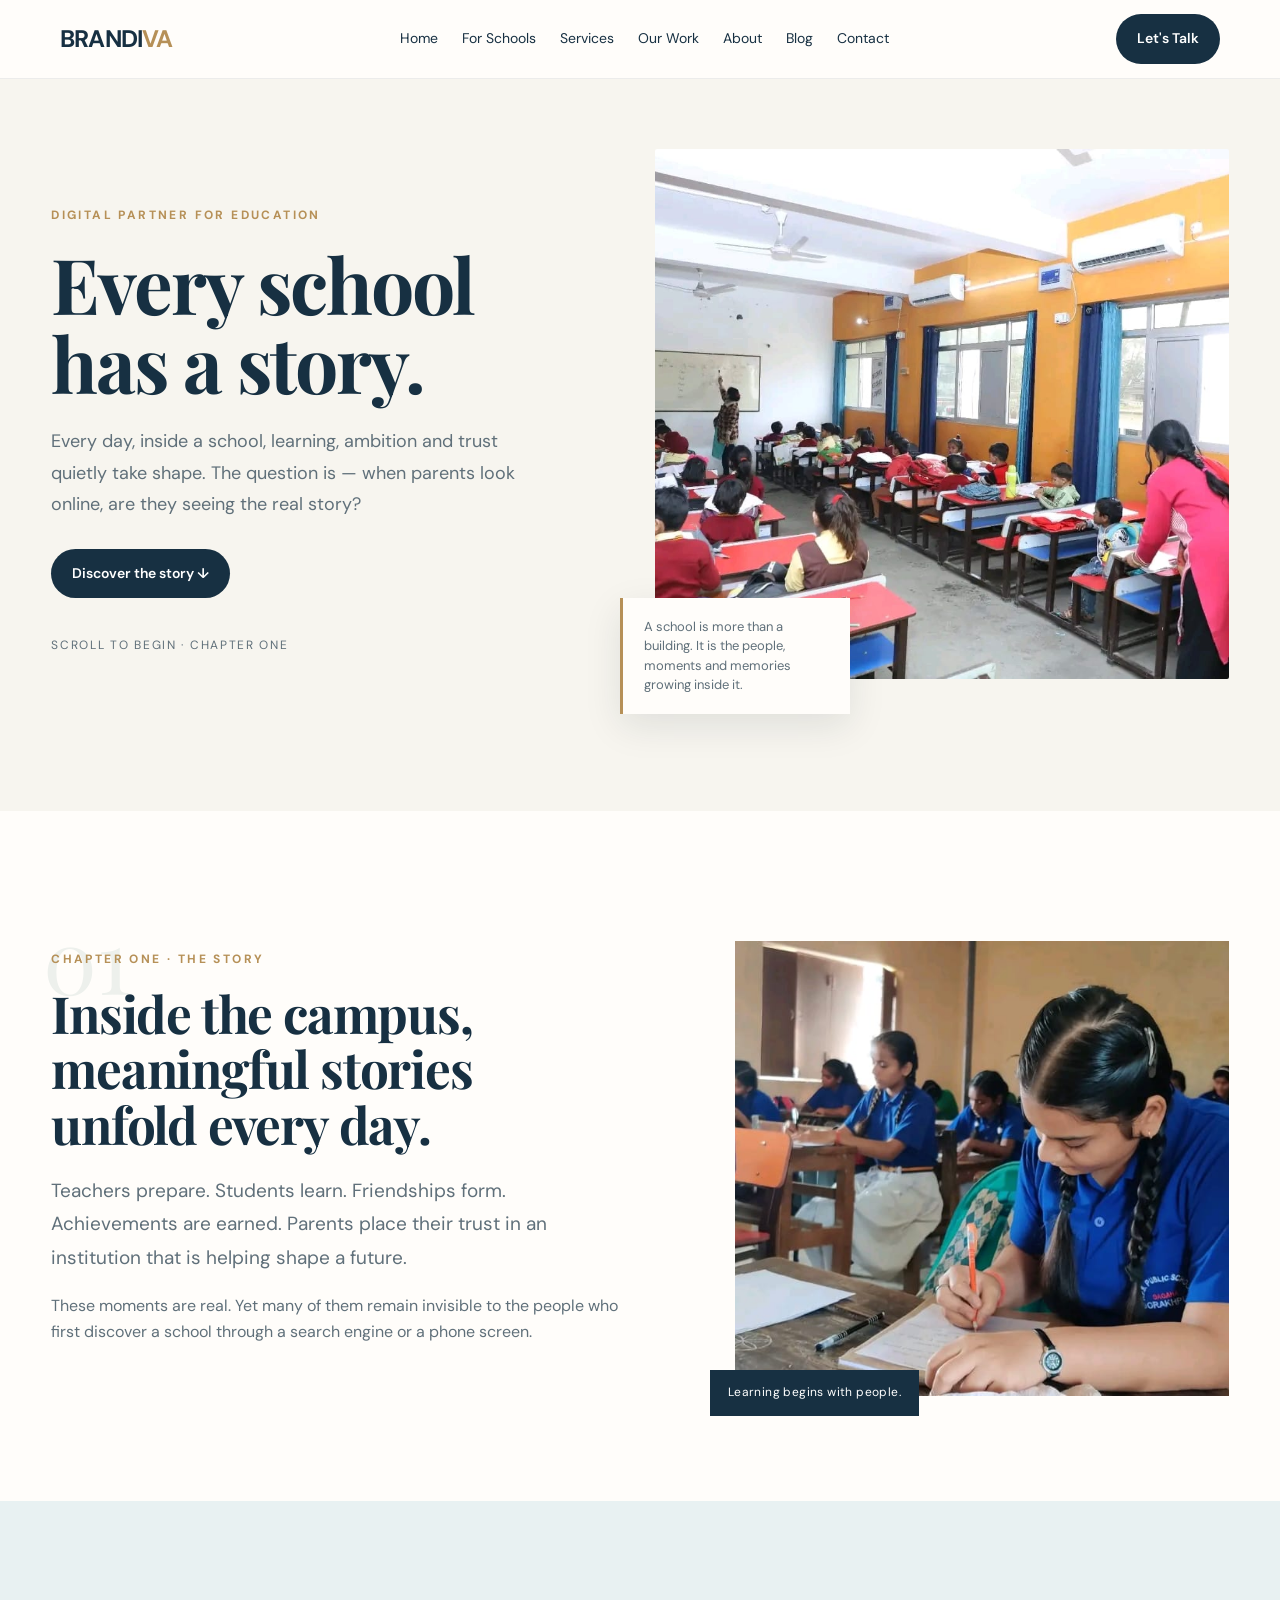
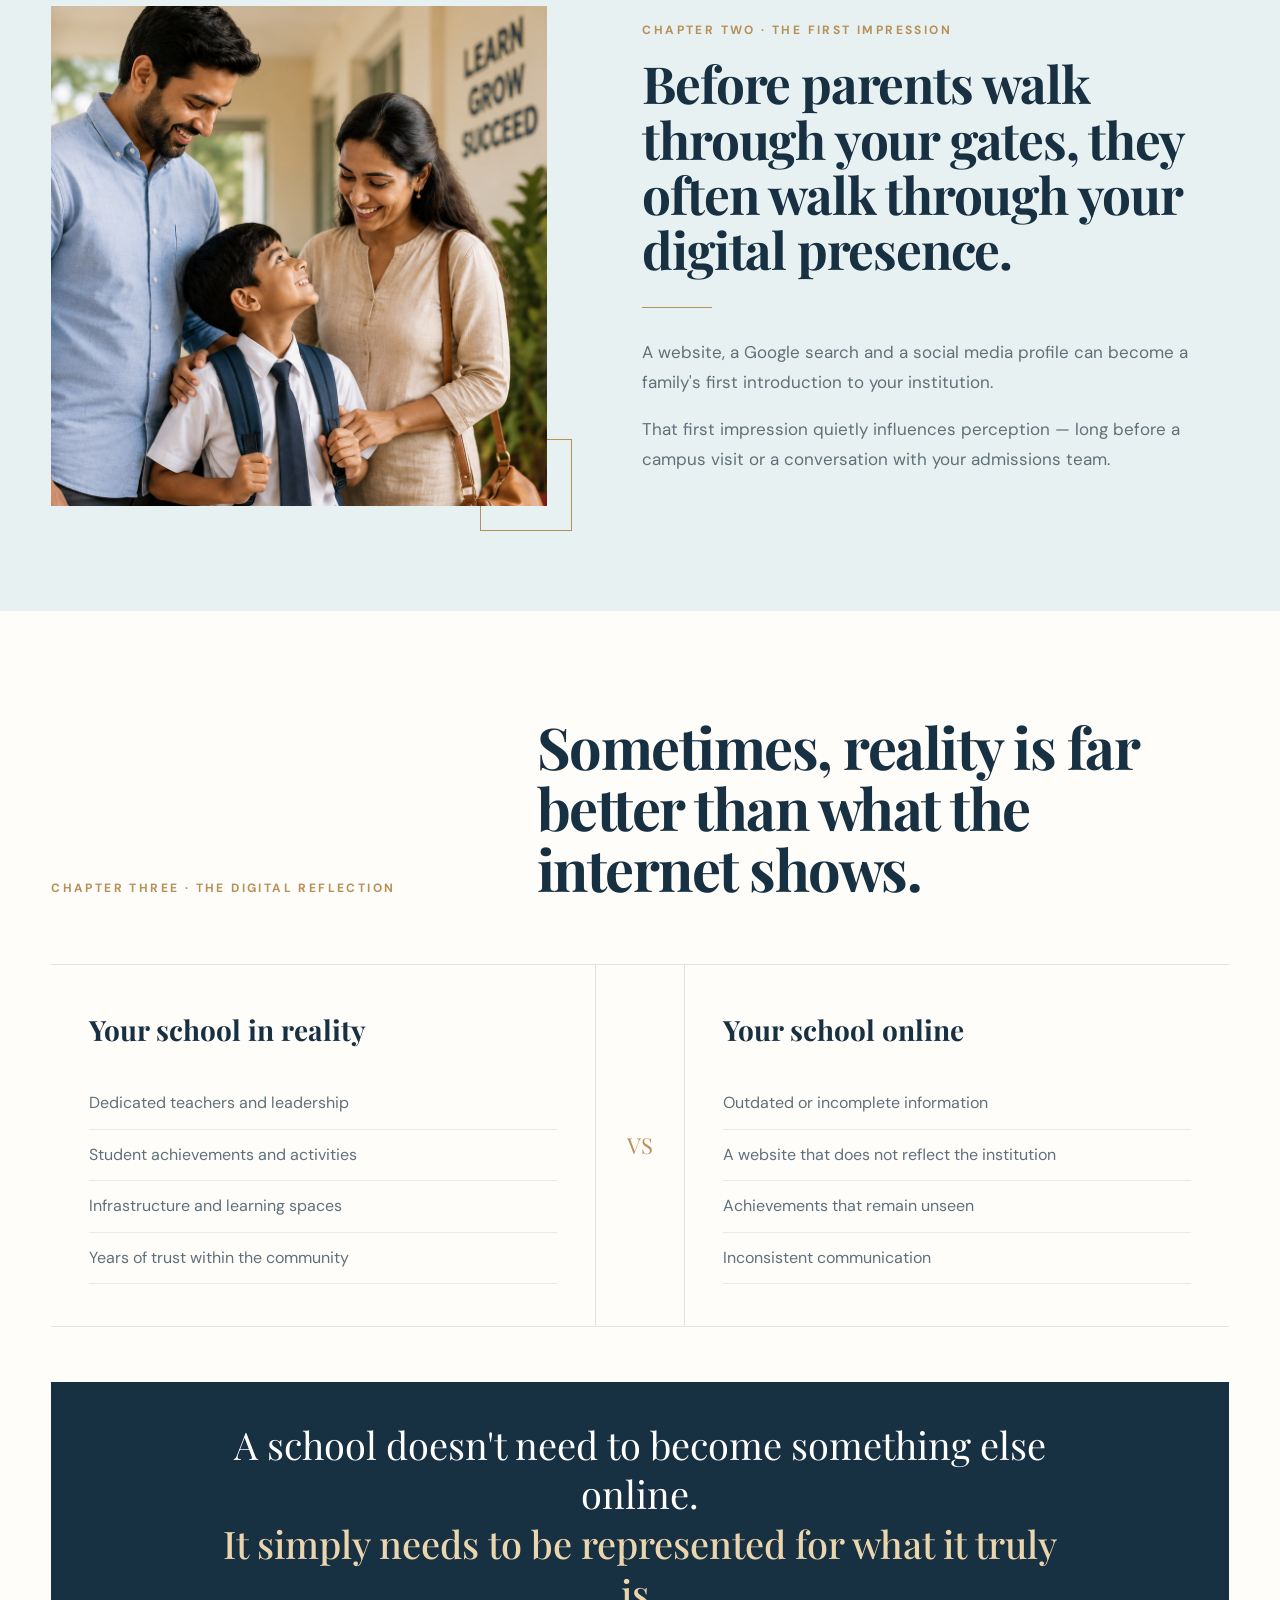
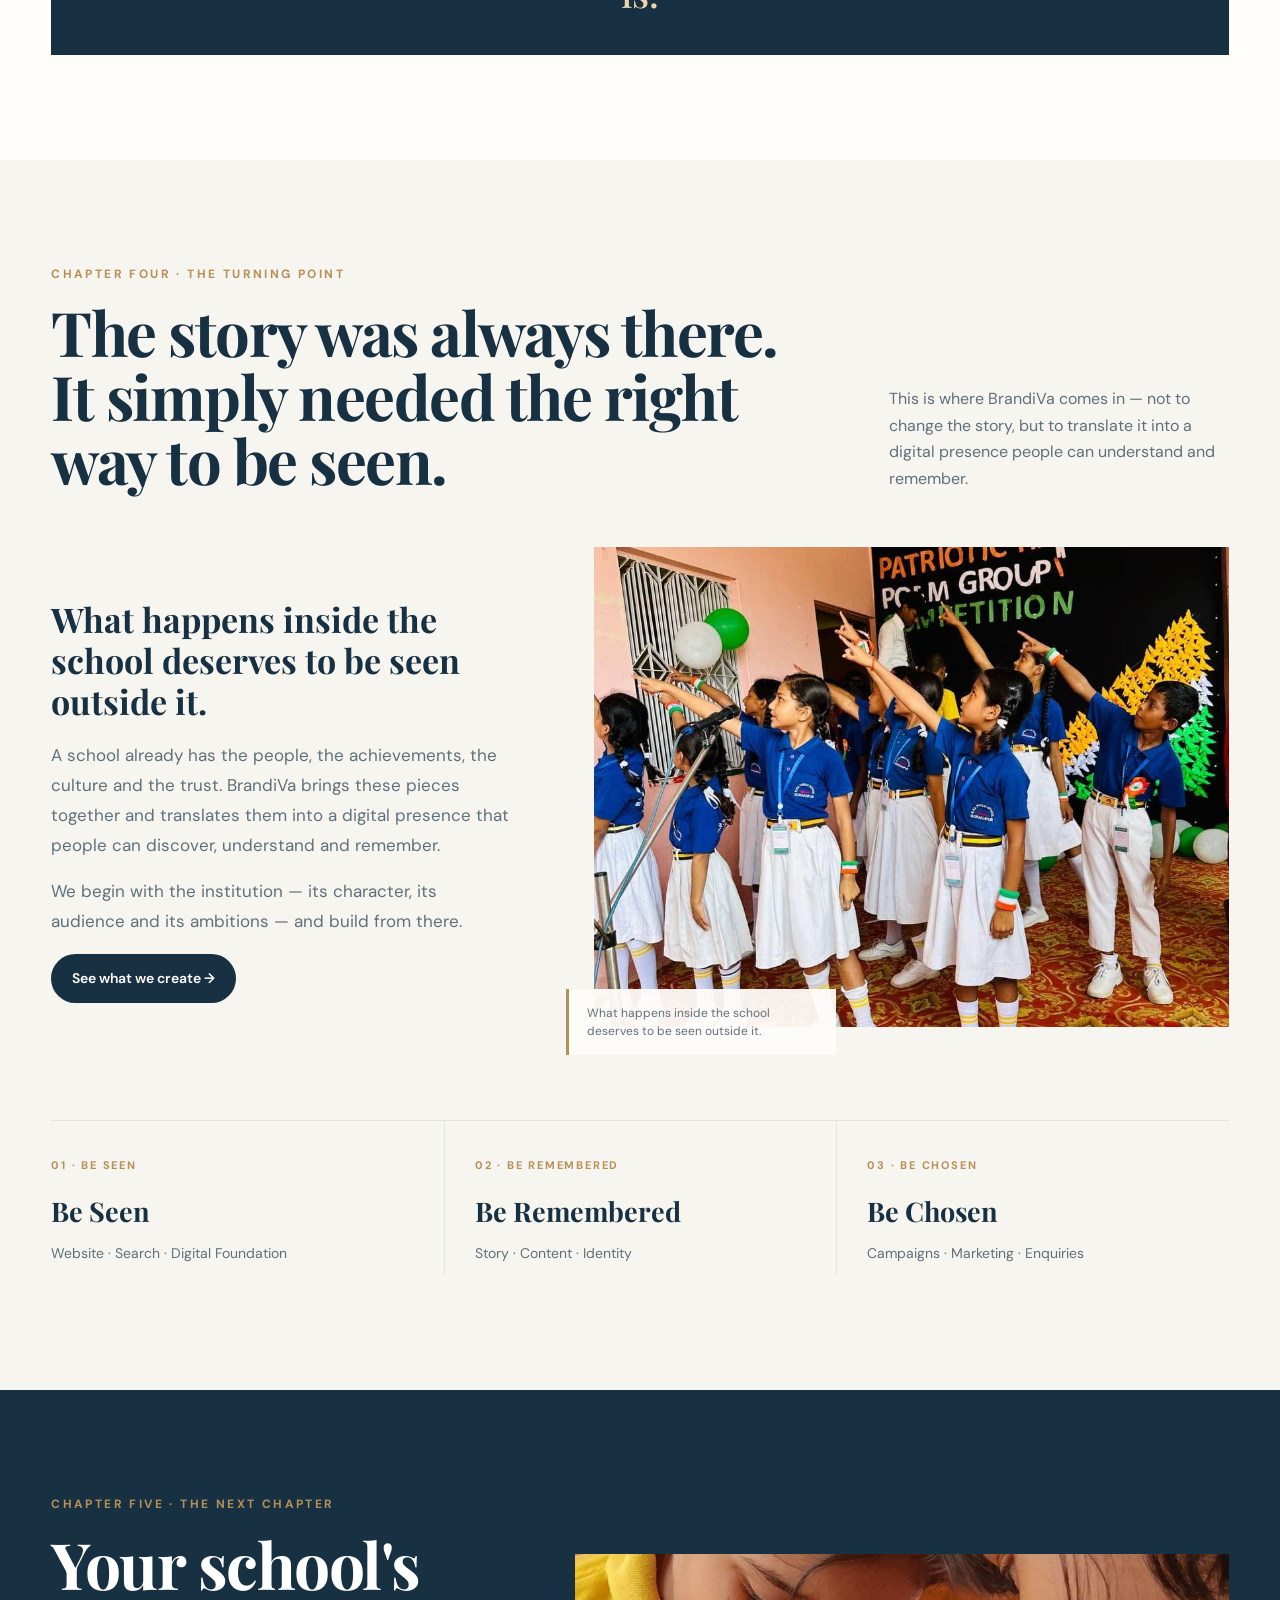
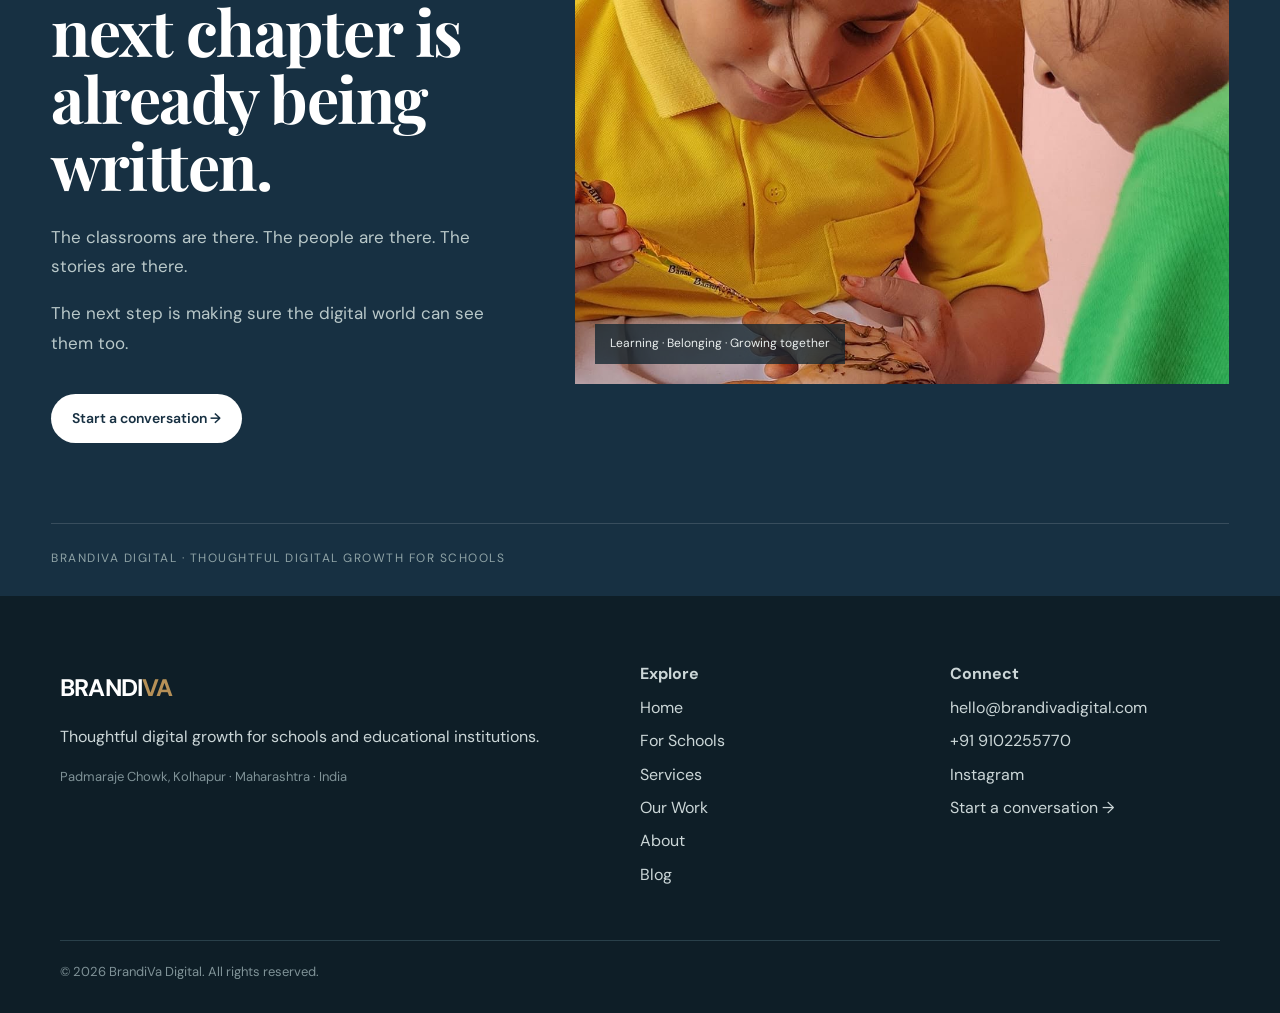
==== index.html @ baa32517 "Update index.html" ====
<!doctype html>
<html lang="en">
<head>
  <meta charset="utf-8">
  <meta name="viewport" content="width=device-width,initial-scale=1">

  <title>BrandiVa Digital | Digital Partner for Schools</title>

  <meta name="description" content="BrandiVa helps schools and educational institutions build thoughtful websites, stronger digital identities and meaningful online presence.">

  <link rel="canonical" href="https://brandivadigital.com/">

  <meta property="og:title" content="BrandiVa Digital | Digital Partner for Schools">
  <meta property="og:description" content="Every school has a story. BrandiVa helps schools bring that story to life digitally.">
  <meta property="og:url" content="https://brandivadigital.com/">
  <meta property="og:type" content="website">

  <link rel="stylesheet" href="style.css">

  <style>
    /* =========================
       BRANDIVA STORY HOMEPAGE
       ========================= */

    .story-home{
      overflow:hidden;
      background:#fffdfa;
    }

    .story-home .container{
      width:min(1200px,92%);
    }

    /* HERO */

    .story-hero{
      background:#f7f5ef;
      padding:42px 0 70px;
    }

    .story-hero-grid{
      display:grid;
      grid-template-columns:.9fr 1.1fr;
      align-items:center;
      gap:70px;
      min-height:620px;
    }

    .story-hero-copy{
      padding:20px 0;
    }

    .story-label,
    .story-kicker{
      font-size:12px;
      text-transform:uppercase;
      letter-spacing:2.4px;
      font-weight:700;
      color:#b69057;
    }

    .story-hero h1{
      font-family:'Playfair Display',serif;
      font-size:clamp(52px,6vw,82px);
      line-height:1.03;
      letter-spacing:-2px;
      margin:18px 0 24px;
      max-width:650px;
    }

    .story-hero-copy p{
      font-size:18px;
      line-height:1.75;
      color:#60707a;
      max-width:560px;
      margin:0;
    }

    .story-hero-visual{
      position:relative;
      padding:0 0 35px 35px;
    }

    .story-hero-image{
      width:100%;
      height:530px;
      object-fit:cover;
      display:block;
      border-radius:2px;
    }

    .story-hero-note{
      position:absolute;
      left:0;
      bottom:0;
      width:230px;
      padding:19px 21px;
      background:#fffdfa;
      border-left:3px solid #b69057;
      box-shadow:0 12px 35px rgba(17,36,47,.10);
      font-size:13px;
      line-height:1.5;
      color:#60707a;
    }

    .story-scroll{
      margin-top:38px;
      font-size:12px;
      text-transform:uppercase;
      letter-spacing:1.7px;
      color:#60707a;
    }

    /* CHAPTER ONE */

    .story-chapter{
      padding:105px 0;
      background:#fffdfa;
    }

    .chapter-one-grid{
      display:grid;
      grid-template-columns:1.05fr .95fr;
      gap:85px;
      align-items:center;
    }

    .chapter-copy{
      position:relative;
    }

    .chapter-number{
      font-family:'Playfair Display',serif;
      font-size:90px;
      line-height:.8;
      color:#edf0ec;
      position:absolute;
      left:-8px;
      top:-28px;
      z-index:0;
    }

    .chapter-copy-inner{
      position:relative;
      z-index:1;
    }

    .chapter-copy h2{
      font-family:'Playfair Display',serif;
      font-size:clamp(38px,4vw,58px);
      line-height:1.08;
      letter-spacing:-1.2px;
      margin:16px 0 22px;
      max-width:650px;
    }

    .chapter-copy .lead{
      font-size:19px;
      color:#60707a;
      max-width:610px;
      line-height:1.75;
    }

    .chapter-copy p:not(.lead){
      color:#60707a;
      max-width:570px;
    }

    .chapter-visual{
      position:relative;
      padding:25px 0 0 25px;
    }

    .chapter-visual img{
      width:100%;
      height:455px;
      object-fit:cover;
      display:block;
    }

    .image-caption{
      position:absolute;
      left:0;
      bottom:-20px;
      background:#173042;
      color:#fff;
      padding:13px 18px;
      font-size:12px;
      letter-spacing:.4px;
    }

    /* CHAPTER TWO */

    .chapter-two{
      background:#e8f1f2;
      padding:105px 0;
    }

    .chapter-two-grid{
      display:grid;
      grid-template-columns:.9fr 1.1fr;
      gap:75px;
      align-items:center;
    }

    .chapter-two-visual{
      position:relative;
    }

    .chapter-two-visual img{
      width:100%;
      height:500px;
      object-fit:cover;
      display:block;
    }

    .chapter-two-visual:after{
      content:"";
      position:absolute;
      width:90px;
      height:90px;
      border:1px solid #b69057;
      right:-25px;
      bottom:-25px;
      z-index:0;
    }

    .chapter-two-visual img{
      position:relative;
      z-index:1;
    }

    .chapter-two-copy{
      padding-left:20px;
    }

    .chapter-two-copy h2{
      font-family:'Playfair Display',serif;
      font-size:clamp(38px,4vw,58px);
      line-height:1.08;
      letter-spacing:-1.2px;
      margin:16px 0 24px;
    }

    .chapter-two-copy p{
      color:#60707a;
      font-size:17px;
      line-height:1.75;
      max-width:590px;
    }

    .quiet-line{
      width:70px;
      height:1px;
      background:#b69057;
      margin:30px 0;
    }

    /* CHAPTER THREE */

    .story-gap{
      padding:105px 0;
      background:#fffdfa;
    }

    .story-gap-head{
      display:grid;
      grid-template-columns:.75fr 1.25fr;
      gap:70px;
      align-items:end;
      margin-bottom:65px;
    }

    .story-gap-head h2{
      font-family:'Playfair Display',serif;
      font-size:clamp(40px,4.5vw,64px);
      line-height:1.06;
      letter-spacing:-1.5px;
      margin:0;
    }

    .story-gap-intro{
      color:#60707a;
      font-size:17px;
      max-width:530px;
      margin:0;
    }

    .gap-comparison{
      display:grid;
      grid-template-columns:1fr 90px 1fr;
      align-items:stretch;
      border-top:1px solid #dfe5e3;
      border-bottom:1px solid #dfe5e3;
    }

    .gap-side{
      padding:42px 38px;
    }

    .gap-side h3{
      font-family:'Playfair Display',serif;
      font-size:28px;
      margin:0 0 25px;
    }

    .gap-side ul{
      margin:0;
      padding:0;
      list-style:none;
    }

    .gap-side li{
      padding:12px 0;
      border-bottom:1px solid #e7ebe9;
      color:#60707a;
    }

    .gap-vs{
      display:flex;
      align-items:center;
      justify-content:center;
      border-left:1px solid #dfe5e3;
      border-right:1px solid #dfe5e3;
      font-family:'Playfair Display',serif;
      font-size:22px;
      color:#b69057;
    }

    .gap-statement{
      margin-top:55px;
      padding:38px 45px;
      background:#173042;
      color:#fff;
      text-align:center;
    }

    .gap-statement p{
      font-family:'Playfair Display',serif;
      font-size:clamp(24px,3vw,38px);
      line-height:1.3;
      max-width:850px;
      margin:0 auto;
    }

    .gap-statement strong{
      color:#ead5ad;
      font-weight:500;
    }

    /* CHAPTER FOUR */

    .story-turn{
      background:#f7f5ef;
      padding:105px 0 115px;
    }

    .turn-head{
      display:flex;
      justify-content:space-between;
      align-items:flex-end;
      gap:40px;
      margin-bottom:55px;
    }

    .turn-head h2{
      font-family:'Playfair Display',serif;
      font-size:clamp(42px,4.8vw,68px);
      line-height:1.04;
      letter-spacing:-1.5px;
      margin:15px 0 0;
      max-width:730px;
    }

    .turn-head p{
      max-width:340px;
      color:#60707a;
      margin:0;
    }

    .turn-feature{
      display:grid;
      grid-template-columns:.82fr 1.18fr;
      gap:55px;
      align-items:center;
    }

    .turn-copy h3{
      font-family:'Playfair Display',serif;
      font-size:34px;
      line-height:1.2;
      margin:0 0 20px;
    }

    .turn-copy > p{
      color:#60707a;
      font-size:17px;
      line-height:1.75;
      max-width:500px;
    }

    .turn-image-wrap{
      position:relative;
      padding:0 0 28px 28px;
    }

    .turn-image-wrap img{
      width:100%;
      height:480px;
      object-fit:cover;
      display:block;
    }

    .turn-caption{
      position:absolute;
      left:0;
      bottom:0;
      width:270px;
      background:rgba(255,253,250,.94);
      padding:15px 18px;
      font-size:12px;
      line-height:1.5;
      color:#60707a;
      border-left:3px solid #b69057;
    }

    .turn-pillars{
      margin-top:65px;
      display:grid;
      grid-template-columns:repeat(3,1fr);
      border-top:1px solid #dfe5e3;
    }

    .turn-pillar{
      padding:30px 30px 10px 0;
    }

    .turn-pillar + .turn-pillar{
      padding-left:30px;
      border-left:1px solid #dfe5e3;
    }

    .turn-pillar span{
      font-size:11px;
      text-transform:uppercase;
      letter-spacing:1.8px;
      color:#b69057;
      font-weight:700;
    }

    .turn-pillar h4{
      font-family:'Playfair Display',serif;
      font-size:27px;
      margin:12px 0 8px;
    }

    .turn-pillar p{
      color:#60707a;
      margin:0;
      font-size:14px;
    }

    /* CHAPTER FIVE */

    .story-next{
      background:#173042;
      color:#fff;
      padding:105px 0 0;
    }

    .next-grid{
      display:grid;
      grid-template-columns:.82fr 1.18fr;
      gap:70px;
      align-items:center;
      padding-bottom:80px;
    }

    .next-copy h2{
      font-family:'Playfair Display',serif;
      font-size:clamp(42px,5vw,70px);
      line-height:1.05;
      letter-spacing:-1.5px;
      margin:15px 0 24px;
    }

    .next-copy p{
      color:#b9c8c9;
      font-size:17px;
      line-height:1.75;
      max-width:520px;
    }

    .next-copy .btn{
      margin-top:18px;
    }

    .next-visual{
      position:relative;
    }

    .next-visual img{
      width:100%;
      height:430px;
      object-fit:cover;
      display:block;
    }

    .next-caption{
      position:absolute;
      left:20px;
      bottom:20px;
      padding:10px 15px;
      background:rgba(17,36,47,.76);
      color:#e9eeee;
      font-size:12px;
    }

    .next-footer-line{
      border-top:1px solid rgba(255,255,255,.14);
      padding:25px 0 28px;
      color:#8fa3a6;
      font-size:12px;
      text-transform:uppercase;
      letter-spacing:1.5px;
    }

    /* RESPONSIVE */

    @media(max-width:900px){

      .story-hero{
        padding:30px 0 55px;
      }

      .story-hero-grid,
      .chapter-one-grid,
      .chapter-two-grid,
      .turn-feature,
      .next-grid{
        grid-template-columns:1fr;
        gap:45px;
      }

      .story-hero-grid{
        min-height:auto;
      }

      .story-hero h1{
        font-size:clamp(48px,11vw,70px);
      }

      .story-hero-image{
        height:420px;
      }

      .chapter-visual img,
      .chapter-two-visual img{
        height:420px;
      }

      .story-gap-head{
        grid-template-columns:1fr;
        gap:25px;
      }

      .turn-head{
        display:block;
      }

      .turn-head p{
        margin-top:25px;
      }

      .next-visual img{
        height:390px;
      }
    }

    @media(max-width:650px){

      .story-home .container{
        width:90%;
      }

      .story-hero{
        padding-top:20px;
      }

      .story-hero-grid{
        gap:35px;
      }

      .story-hero h1{
        font-size:50px;
        letter-spacing:-1.5px;
      }

      .story-hero-copy p{
        font-size:16px;
      }

      .story-hero-visual{
        padding:0 0 30px 15px;
      }

      .story-hero-image{
        height:350px;
      }

      .story-hero-note{
        width:205px;
        font-size:11px;
        padding:14px 15px;
      }

      .story-chapter,
      .chapter-two,
      .story-gap,
      .story-turn{
        padding:75px 0;
      }

      .chapter-copy h2,
      .chapter-two-copy h2{
        font-size:39px;
      }

      .chapter-number{
        font-size:70px;
        top:-18px;
      }

      .chapter-visual{
        padding:15px 0 25px 12px;
      }

      .chapter-visual img,
      .chapter-two-visual img{
        height:350px;
      }

      .image-caption{
        bottom:0;
        font-size:11px;
      }

      .chapter-two-copy{
        padding-left:0;
      }

      .chapter-two-visual:after{
        width:65px;
        height:65px;
        right:-12px;
        bottom:-12px;
      }

      .gap-comparison{
        grid-template-columns:1fr;
      }

      .gap-vs{
        border-top:1px solid #dfe5e3;
        border-bottom:1px solid #dfe5e3;
        border-left:0;
        border-right:0;
        padding:14px;
      }

      .gap-side{
        padding:30px 20px;
      }

      .gap-statement{
        padding:30px 20px;
      }

      .turn-head h2{
        font-size:42px;
      }

      .turn-image-wrap{
        padding:0 0 25px 12px;
      }

      .turn-image-wrap img{
        height:350px;
      }

      .turn-caption{
        width:225px;
        font-size:11px;
      }

      .turn-pillars{
        grid-template-columns:1fr;
      }

      .turn-pillar,
      .turn-pillar + .turn-pillar{
        padding:25px 0;
        border-left:0;
        border-bottom:1px solid #dfe5e3;
      }

      .story-next{
        padding-top:75px;
      }

      .next-grid{
        padding-bottom:60px;
      }

      .next-copy h2{
        font-size:45px;
      }

      .next-visual img{
        height:330px;
      }

      .next-caption{
        left:10px;
        bottom:10px;
        font-size:11px;
      }
    }
  </style>
</head>

<body>

<script src="header.js"></script>

<main class="story-home">

  <!-- =========================
       HERO
       ========================= -->
  <section class="story-hero">

    <div class="container story-hero-grid">

      <div class="story-hero-copy">

        <div class="story-label">Digital Partner for Education</div>

        <h1>Every school has a story.</h1>

        <p>
          Every day, inside a school, learning, ambition and trust quietly
          take shape. The question is — when parents look online,
          are they seeing the real story?
        </p>

        <div style="margin-top:28px">
          <a class="btn" href="#story">Discover the story ↓</a>
        </div>

        <div class="story-scroll">
          Scroll to begin · Chapter One
        </div>

      </div>

      <div class="story-hero-visual">

        <img
          class="story-hero-image"
          src="hero section.jpg"
          alt="Students learning together in a school classroom">

        <div class="story-hero-note">
          A school is more than a building.
          It is the people, moments and memories
          growing inside it.
        </div>

      </div>

    </div>

  </section>


  <!-- =========================
       CHAPTER ONE
       ========================= -->
  <section id="story" class="story-chapter">

    <div class="container chapter-one-grid">

      <div class="chapter-copy">

        <div class="chapter-number">01</div>

        <div class="chapter-copy-inner">

          <div class="story-kicker">Chapter One · The Story</div>

          <h2>
            Inside the campus, meaningful stories unfold every day.
          </h2>

          <p class="lead">
            Teachers prepare. Students learn. Friendships form.
            Achievements are earned. Parents place their trust in an
            institution that is helping shape a future.
          </p>

          <p>
            These moments are real. Yet many of them remain invisible
            to the people who first discover a school through a search
            engine or a phone screen.
          </p>

        </div>

      </div>

      <div class="chapter-visual">

        <img
          src="chapter 1.jpg"
          alt="Two students working together at school">

        <div class="image-caption">
          Learning begins with people.
        </div>

      </div>

    </div>

  </section>


  <!-- =========================
       CHAPTER TWO
       ========================= -->
  <section class="chapter-two">

    <div class="container chapter-two-grid">

      <div class="chapter-two-visual">

        <img
          src="chapter2.png"
          alt="Parents and child exploring a school environment">

      </div>

      <div class="chapter-two-copy">

        <div class="story-kicker">Chapter Two · The First Impression</div>

        <h2>
          Before parents walk through your gates,
          they often walk through your digital presence.
        </h2>

        <div class="quiet-line"></div>

        <p>
          A website, a Google search and a social media profile can become
          a family's first introduction to your institution.
        </p>

        <p>
          That first impression quietly influences perception —
          long before a campus visit or a conversation with your
          admissions team.
        </p>

      </div>

    </div>

  </section>


  <!-- =========================
       CHAPTER THREE
       ========================= -->
  <section class="story-gap">

    <div class="container">

      <div class="story-gap-head">

        <div>
          <div class="story-kicker">Chapter Three · The Digital Reflection</div>
        </div>

        <div>
          <h2>
            Sometimes, reality is far better than what the internet shows.
          </h2>
        </div>

      </div>

      <div class="gap-comparison">

        <div class="gap-side">

          <h3>Your school in reality</h3>

          <ul>
            <li>Dedicated teachers and leadership</li>
            <li>Student achievements and activities</li>
            <li>Infrastructure and learning spaces</li>
            <li>Years of trust within the community</li>
          </ul>

        </div>

        <div class="gap-vs">VS</div>

        <div class="gap-side">

          <h3>Your school online</h3>

          <ul>
            <li>Outdated or incomplete information</li>
            <li>A website that does not reflect the institution</li>
            <li>Achievements that remain unseen</li>
            <li>Inconsistent communication</li>
          </ul>

        </div>

      </div>

      <div class="gap-statement">

        <p>
          A school doesn't need to become something else online.
          <br>
          <strong>It simply needs to be represented for what it truly is.</strong>
        </p>

      </div>

    </div>

  </section>


  <!-- =========================
       CHAPTER FOUR
       ========================= -->
  <section class="story-turn">

    <div class="container">

      <div class="turn-head">

        <div>
          <div class="story-kicker">Chapter Four · The Turning Point</div>

          <h2>
            The story was always there.
            It simply needed the right way to be seen.
          </h2>
        </div>

        <p>
          This is where BrandiVa comes in —
          not to change the story, but to translate it
          into a digital presence people can understand
          and remember.
        </p>

      </div>


      <div class="turn-feature">

        <div class="turn-copy">

          <h3>
            What happens inside the school deserves
            to be seen outside it.
          </h3>

          <p>
            A school already has the people, the achievements,
            the culture and the trust. BrandiVa brings these pieces
            together and translates them into a digital presence
            that people can discover, understand and remember.
          </p>

          <p>
            We begin with the institution — its character,
            its audience and its ambitions — and build from there.
          </p>

          <a class="btn" href="services.html">
            See what we create →
          </a>

        </div>


        <div class="turn-image-wrap">

          <img
            src="learning section.jpg"
            alt="Students learning together in a school classroom">

          <div class="turn-caption">
            What happens inside the school deserves
            to be seen outside it.
          </div>

        </div>

      </div>


      <div class="turn-pillars">

        <div class="turn-pillar">

          <span>01 · Be Seen</span>

          <h4>Be Seen</h4>

          <p>
            Website · Search · Digital Foundation
          </p>

        </div>

        <div class="turn-pillar">

          <span>02 · Be Remembered</span>

          <h4>Be Remembered</h4>

          <p>
            Story · Content · Identity
          </p>

        </div>

        <div class="turn-pillar">

          <span>03 · Be Chosen</span>

          <h4>Be Chosen</h4>

          <p>
            Campaigns · Marketing · Enquiries
          </p>

        </div>

      </div>

    </div>

  </section>


  <!-- =========================
       CHAPTER FIVE
       ========================= -->
  <section class="story-next">

    <div class="container">

      <div class="next-grid">

        <div class="next-copy">

          <div class="story-kicker">Chapter Five · The Next Chapter</div>

          <h2>
            Your school's next chapter is already being written.
          </h2>

          <p>
            The classrooms are there.
            The people are there.
            The stories are there.
          </p>

          <p>
            The next step is making sure the digital world
            can see them too.
          </p>

          <a class="btn light" href="https://wa.me/919102255770" target="_blank" rel="noopener">
            Start a conversation →
          </a>

        </div>


        <div class="next-visual">

          <img
            src="belonging grid 2.jpg"
            alt="Students participating together in a school activity">

          <div class="next-caption">
            Learning · Belonging · Growing together
          </div>

        </div>

      </div>


      <div class="next-footer-line">
        BrandiVa Digital · Thoughtful digital growth for schools
      </div>

    </div>

  </section>

</main>

<script src="footer.js"></script>

</body>
</html>
---- style.css ----
@import url('https://fonts.googleapis.com/css2?family=DM+Sans:wght@400;500;600;700&family=Playfair+Display:wght@500;600;700&display=swap');
:root{--ink:#173042;--muted:#60707a;--cream:#f7f5ef;--paper:#fffdfa;--sky:#e8f1f2;--accent:#b69057;--line:#dfe5e3;--dark:#11242f}*{box-sizing:border-box}html{scroll-behavior:smooth}body{margin:0;font-family:'DM Sans',sans-serif;background:var(--paper);color:var(--ink);line-height:1.65}a{text-decoration:none;color:inherit}.container{width:min(1160px,92%);margin:auto}.nav{position:sticky;top:0;z-index:20;background:rgba(255,253,250,.92);backdrop-filter:blur(14px);border-bottom:1px solid rgba(23,48,66,.08)}.navin{height:78px;display:flex;align-items:center;justify-content:space-between;gap:20px}.logo{font-weight:700;letter-spacing:-.8px;font-size:24px}.logo span{color:var(--accent)}.links{display:flex;gap:24px;font-size:14px}.links a:hover{color:var(--accent)}.menu{display:none;background:none;border:0;font-size:24px}.btn{display:inline-block;background:var(--ink);color:#fff;padding:13px 21px;border-radius:999px;font-size:14px;font-weight:600}.btn.light{background:#fff;color:var(--ink)}.btn.gold{background:var(--accent)}.hero{min-height:calc(100vh - 78px);display:grid;grid-template-columns:1.05fr .95fr;background:var(--cream)}.hero-copy{padding:clamp(70px,10vw,150px) max(4vw,40px);display:flex;justify-content:center;flex-direction:column}.eyebrow{font-size:11px;letter-spacing:2px;font-weight:700;color:var(--accent);text-transform:uppercase}.hero h1,.display{font-family:'Playfair Display',serif;line-height:1.04;font-size:clamp(52px,7vw,96px);letter-spacing:-2px;margin:18px 0 22px}.hero p{max-width:600px;color:var(--muted);font-size:18px}.hero-img{min-height:580px;background:linear-gradient(180deg,rgba(17,36,47,.08),rgba(17,36,47,.35)),url('https://images.unsplash.com/photo-1509062522246-3755977927d7?auto=format&fit=crop&w=1500&q=85') center/cover}.section{padding:110px 0}.section.alt{background:var(--sky)}.section.dark{background:var(--dark);color:#edf3f1}.kicker{color:var(--accent);font-size:12px;letter-spacing:2px;text-transform:uppercase;font-weight:700}.section h2{font-family:'Playfair Display',serif;font-size:clamp(38px,5vw,66px);line-height:1.12;letter-spacing:-1px;margin:10px 0 20px;max-width:850px}.lead{font-size:18px;color:var(--muted);max-width:720px}.story{display:grid;grid-template-columns:1fr 1fr;gap:70px;align-items:center}.story-img{height:620px;background:center/cover;border-radius:3px}.quote{font-family:'Playfair Display',serif;font-size:clamp(36px,5vw,70px);line-height:1.15;max-width:950px}.center{text-align:center}.phone{background:#fff;border:10px solid #152c38;border-radius:32px;width:270px;height:500px;margin:auto;padding:16px;box-shadow:0 25px 70px rgba(17,36,47,.2)}.phone-screen{height:100%;border-radius:18px;background:linear-gradient(180deg,#eef4f2,#fff);padding:20px}.gap{display:grid;grid-template-columns:1fr 90px 1fr;align-items:stretch;margin-top:50px}.gap>div{padding:38px;border:1px solid var(--line)}.gap h3{font-size:14px;letter-spacing:1.5px;text-transform:uppercase}.gap ul{padding-left:18px;color:var(--muted)}.vs{display:grid;place-items:center;background:var(--ink);color:#fff;font-family:'Playfair Display',serif;font-size:25px}.reveal{text-align:center;padding:140px 0}.reveal p{font-family:'Playfair Display',serif;font-size:clamp(36px,5vw,70px);line-height:1.2;margin:0 auto;max-width:980px}.services{border-top:1px solid var(--line);margin-top:50px}.service{display:grid;grid-template-columns:90px 1fr 1.2fr;gap:25px;padding:32px 0;border-bottom:1px solid var(--line);align-items:start}.num{color:var(--accent);font-weight:700}.service h3{margin:0;font-size:24px}.service p{margin:0;color:var(--muted)}.grid{display:grid;grid-template-columns:repeat(3,1fr);gap:20px}.card{background:#fff;padding:32px;border:1px solid var(--line)}.card h3{margin-top:0}.work{display:grid;grid-template-columns:1.1fr .9fr;gap:24px;margin-top:40px}.workshot{min-height:430px;background:center/cover}.cta{padding:120px 0;background:linear-gradient(rgba(17,36,47,.55),rgba(17,36,47,.7)),url('https://images.unsplash.com/photo-1503676260728-1c00da094a0b?auto=format&fit=crop&w=1800&q=85') center/cover;color:white}.cta h2{color:#fff}.footer{background:#0e1e27;color:#cbd6d7;padding:65px 0 30px}.footgrid{display:grid;grid-template-columns:2fr 1fr 1fr;gap:40px}.footer a{display:block;margin:7px 0}.small{font-size:13px;color:#7f9297}.pagehero{padding:120px 0 85px;background:var(--cream)}.pagehero h1{font-family:'Playfair Display',serif;font-size:clamp(48px,7vw,88px);line-height:1.05;max-width:900px;margin:15px 0}.seo p{color:var(--muted)}.faq{border-top:1px solid var(--line)}.faq details{padding:20px 0;border-bottom:1px solid var(--line)}.faq summary{cursor:pointer;font-weight:700}.contactbox{display:grid;grid-template-columns:1fr 1fr;gap:30px;background:var(--sky);padding:45px}.form input,.form textarea,.form select{width:100%;padding:14px;margin:7px 0 14px;border:1px solid #ccd7d7;background:#fff;font:inherit}.badge{display:inline-block;padding:7px 11px;border:1px solid var(--line);font-size:12px;border-radius:99px;margin:5px}.note{padding:16px 18px;background:#fff6df;border-left:3px solid var(--accent);font-size:14px}
@media(max-width:800px){.links{display:none}.menu{display:block}.hero,.story,.work,.contactbox{grid-template-columns:1fr}.hero-copy{padding:80px 7%}.hero-img{min-height:460px}.section{padding:75px 0}.story-img{height:420px}.gap{grid-template-columns:1fr}.vs{min-height:60px}.grid{grid-template-columns:1fr}.service{grid-template-columns:45px 1fr}.service p{grid-column:2}.footgrid{grid-template-columns:1fr}.navin{height:68px}.pagehero{padding:85px 0 65px}}

/* Visual storytelling upgrade */
.pagehero.visual{position:relative;min-height:560px;display:flex;align-items:flex-end;overflow:hidden;color:#fff;background:#173042 center/cover no-repeat}
.pagehero.visual:before{content:"";position:absolute;inset:0;background:linear-gradient(90deg,rgba(10,25,34,.88),rgba(10,25,34,.42),rgba(10,25,34,.18))}
.pagehero.visual .container{position:relative;z-index:1;padding-bottom:75px}.pagehero.visual .lead{color:#e4eceb}.pagehero.visual .eyebrow{color:#ead5ad}
.school-hero{background-image:url('https://images.unsplash.com/photo-1509062522246-3755977927d7?auto=format&fit=crop&w=1800&q=90')}
.services-hero{background-image:url('https://images.unsplash.com/photo-1523240795612-9a054b0db644?auto=format&fit=crop&w=1800&q=90')}
.work-hero{background-image:url('https://images.unsplash.com/photo-1516321318423-f06f85e504b3?auto=format&fit=crop&w=1800&q=90')}
.about-hero{background-image:url('https://images.unsplash.com/photo-1529156069898-49953e39b3ac?auto=format&fit=crop&w=1800&q=90')}
.contact-hero{background-image:url('https://images.unsplash.com/photo-1523050854058-8df90110c9f1?auto=format&fit=crop&w=1800&q=90')}
.photo-band{padding:0;background:var(--paper)}.photo-grid{display:grid;grid-template-columns:1.2fr .8fr .8fr;gap:14px;min-height:520px}.photo-grid .photo{min-height:260px;background:center/cover;position:relative}.photo-grid .photo:first-child{grid-row:span 2}.photo-grid .photo:after{content:"";position:absolute;inset:0;background:linear-gradient(180deg,transparent 55%,rgba(10,25,34,.35))}
.photo-caption{position:absolute;z-index:1;left:24px;bottom:20px;color:#fff;font-family:'Playfair Display',serif;font-size:22px;line-height:1.15;max-width:250px}
.visual-split{display:grid;grid-template-columns:.9fr 1.1fr;min-height:680px}.visual-split .visual-image{background:center/cover}.visual-split .visual-copy{padding:clamp(55px,8vw,120px);display:flex;flex-direction:column;justify-content:center;background:#edf4f3}
.device-visual{margin-top:55px;min-height:420px;background:linear-gradient(120deg,rgba(17,36,47,.18),rgba(17,36,47,.05)),url('https://images.unsplash.com/photo-1516321318423-f06f85e504b3?auto=format&fit=crop&w=1800&q=90') center/cover;border-radius:3px;position:relative}.device-visual:after{content:'A digital presence should feel as real as the institution behind it.';position:absolute;left:28px;bottom:28px;max-width:430px;color:#fff;font-family:'Playfair Display',serif;font-size:clamp(28px,4vw,48px);line-height:1.08}
.image-card{min-height:360px;background:center/cover;margin-top:30px}
@media(max-width:800px){.pagehero.visual{min-height:500px}.photo-grid{grid-template-columns:1fr;min-height:auto}.photo-grid .photo:first-child{grid-row:auto;min-height:420px}.photo-grid .photo{min-height:280px}.visual-split{grid-template-columns:1fr}.visual-split .visual-image{min-height:430px}.pagehero.visual .container{padding-bottom:55px}}
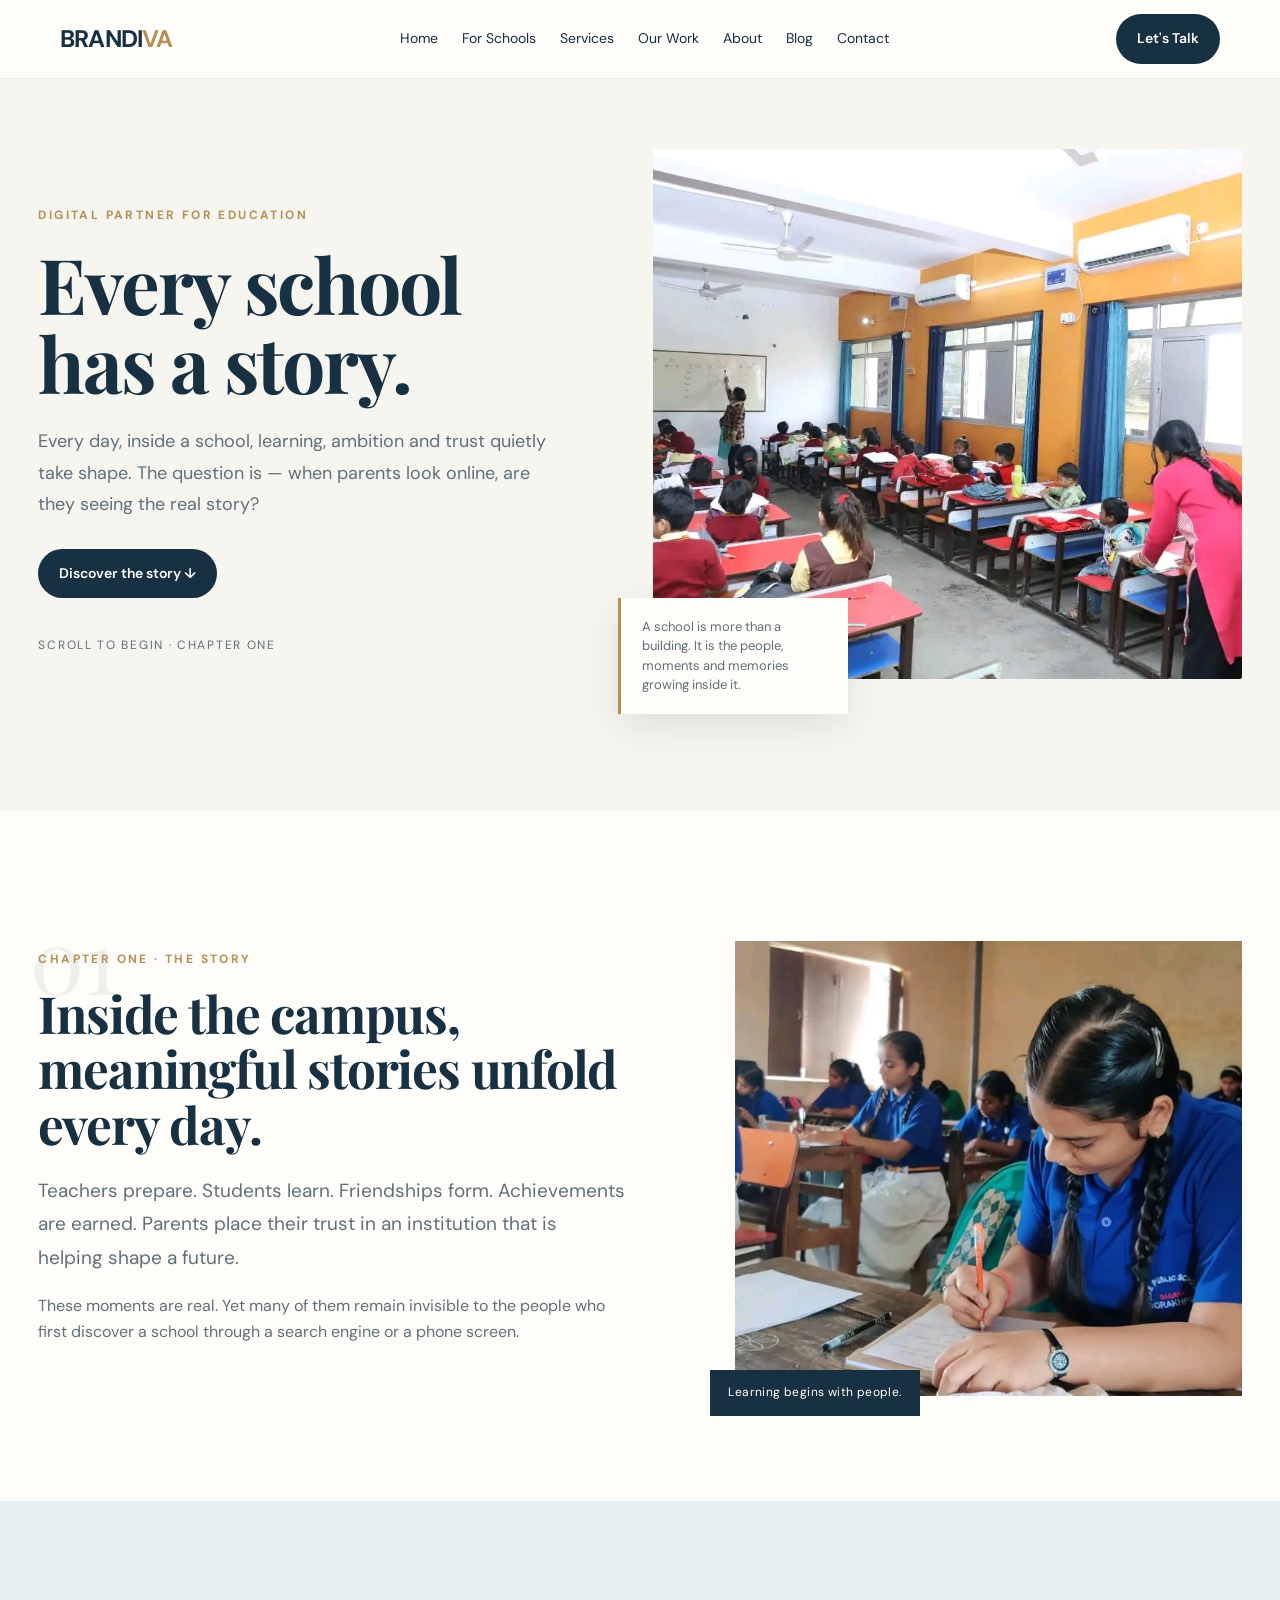
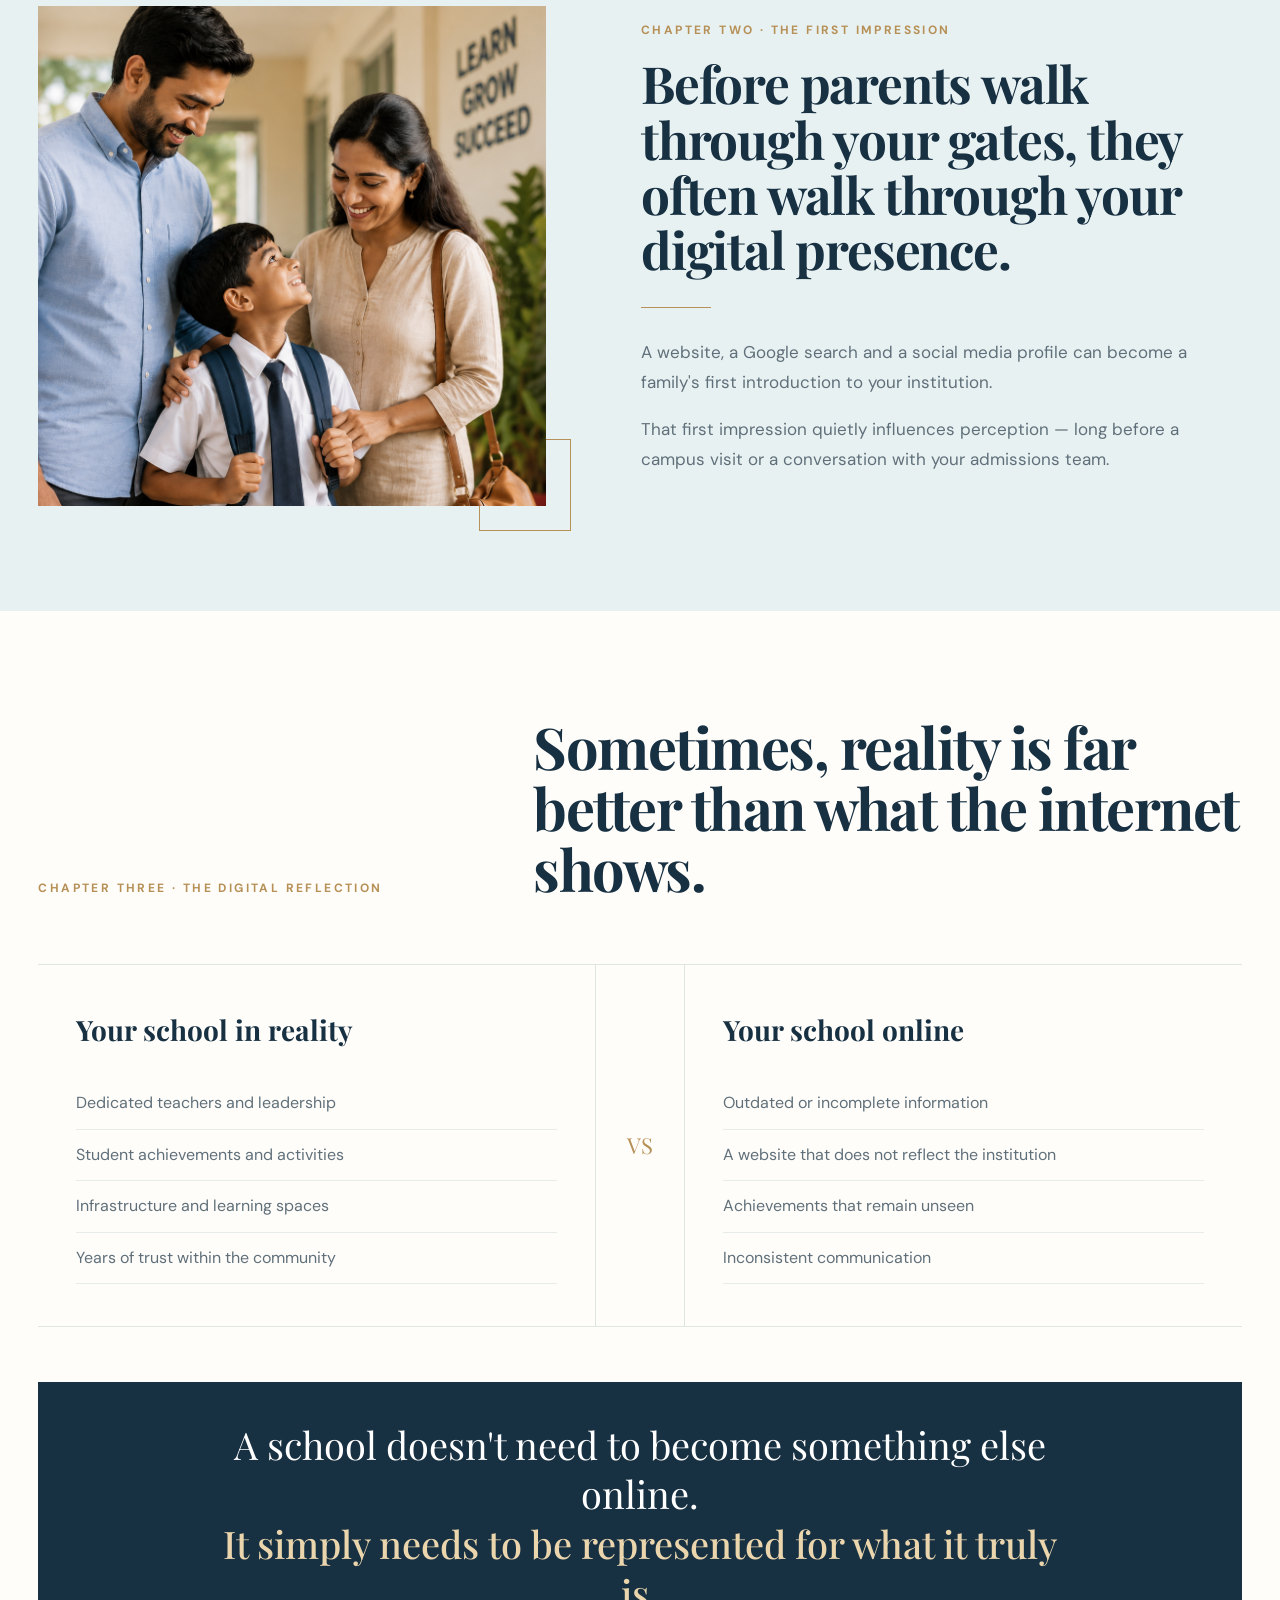
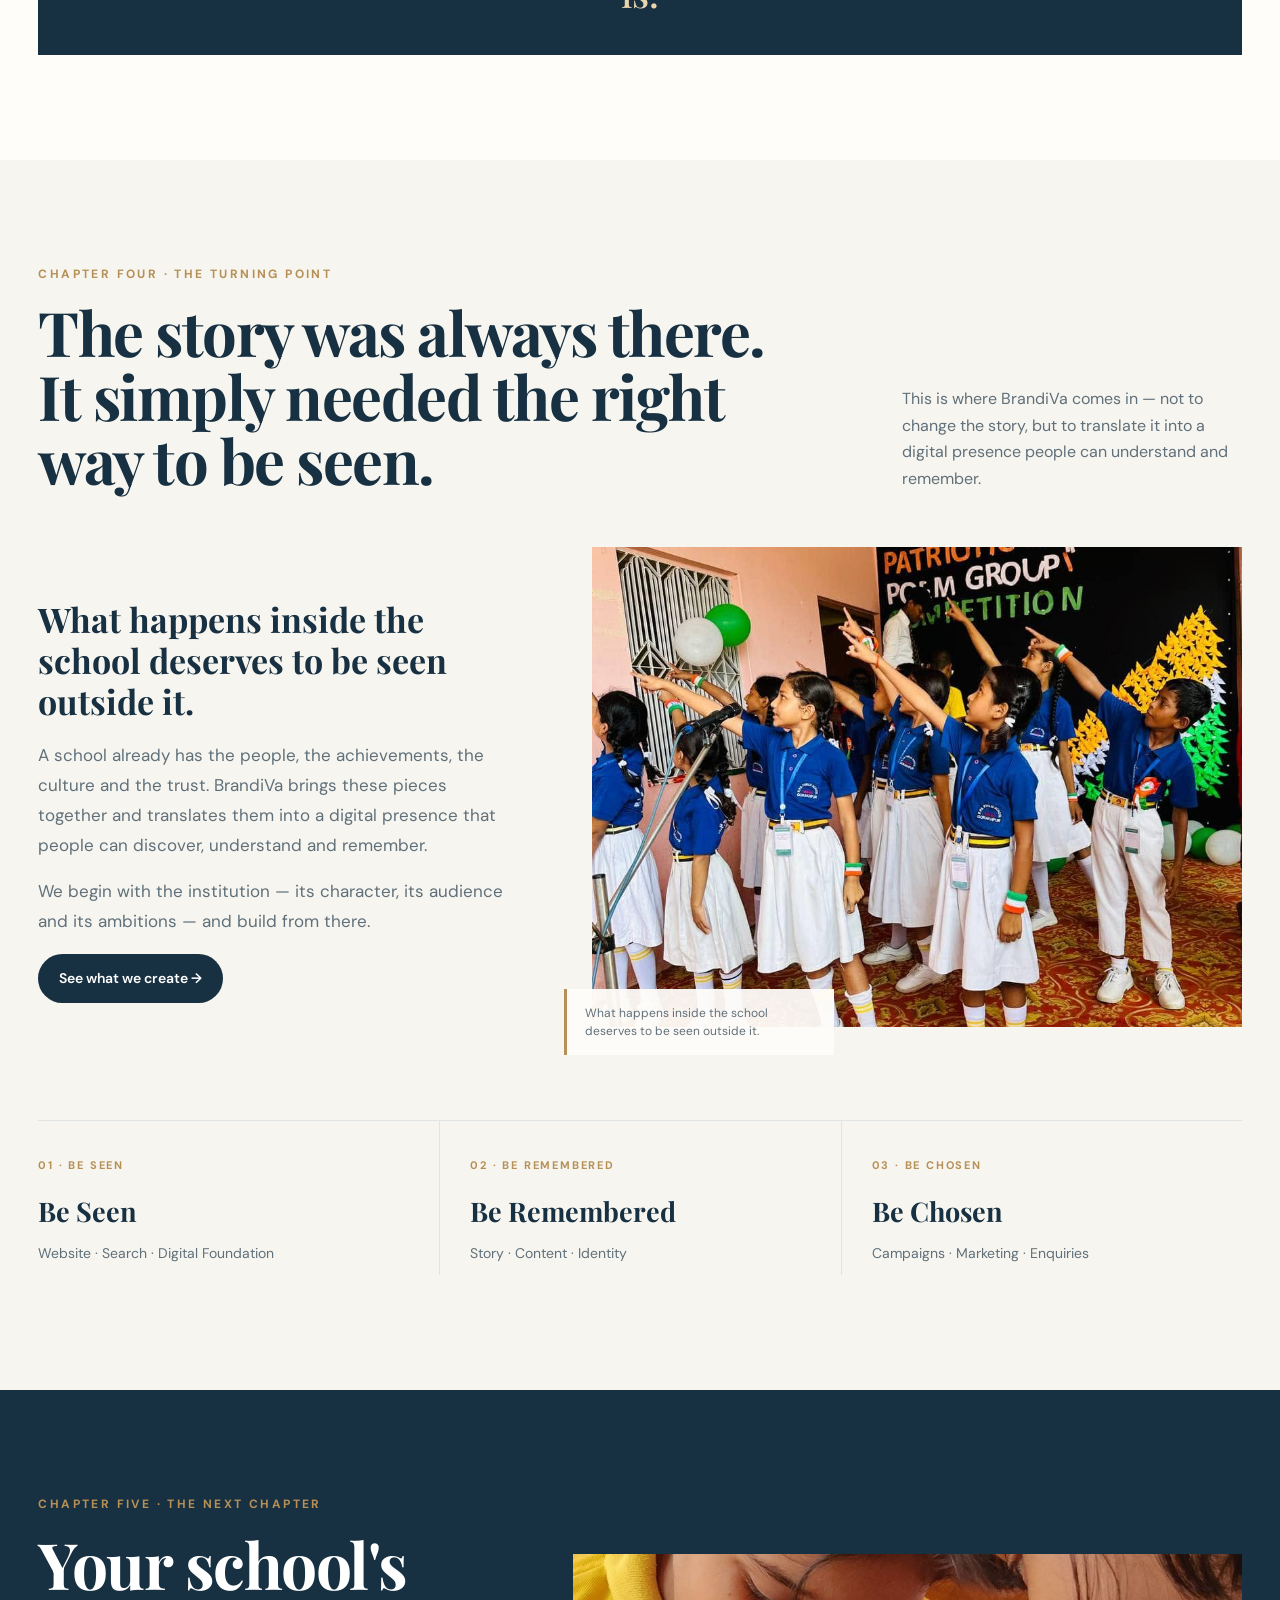
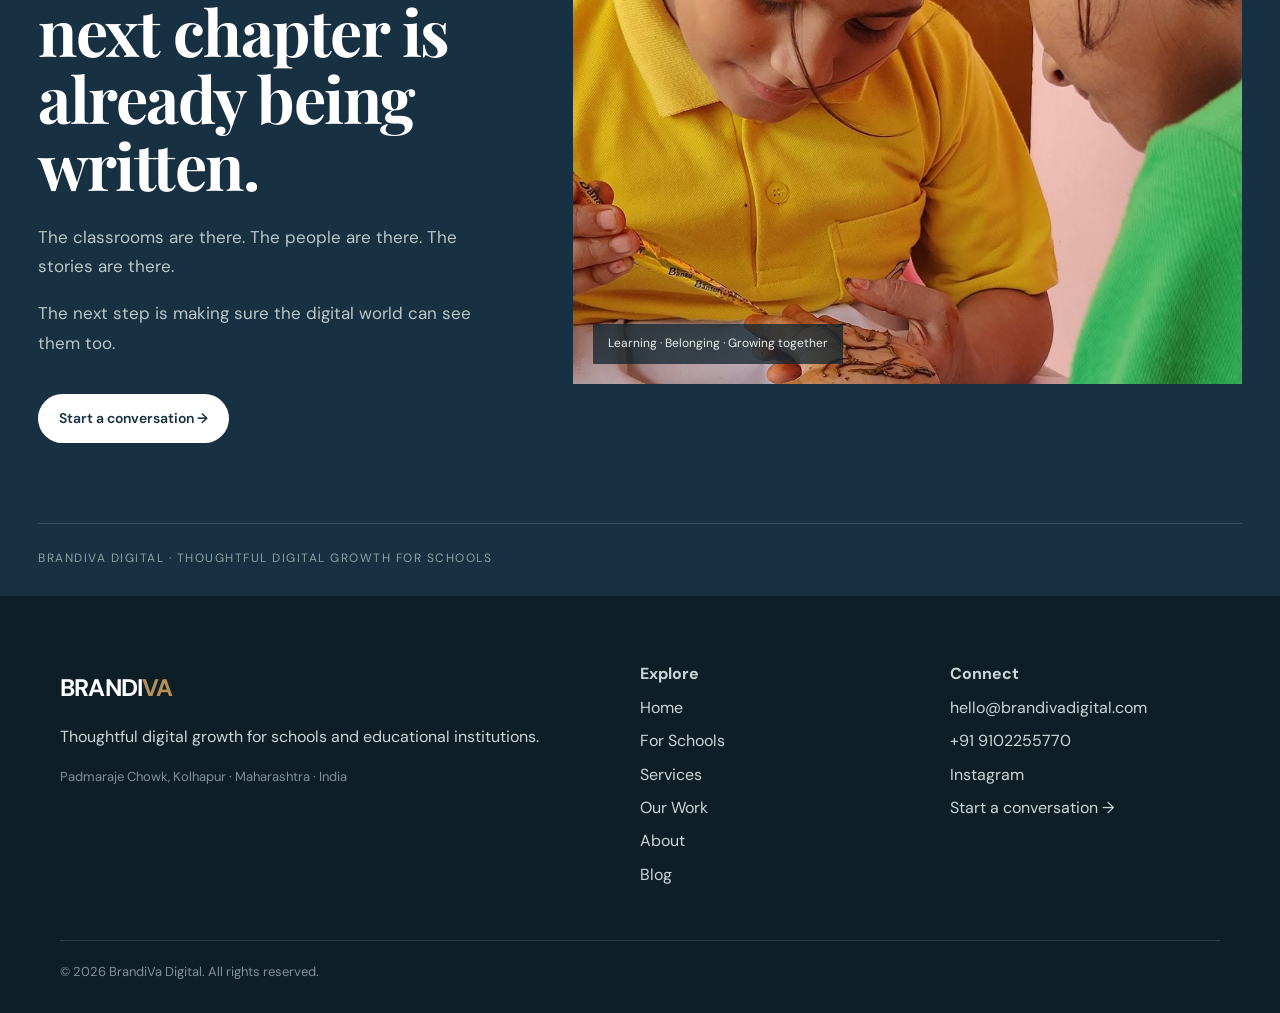
==== commit 42945ad2: "Update index.html" ====
--- a/index.html
+++ b/index.html
@@ -28,8 +28,8 @@
     }
 
     .story-home .container{
-      width:min(1200px,92%);
-    }
+  width:min(1400px,94%);
+}
 
     /* HERO */
 
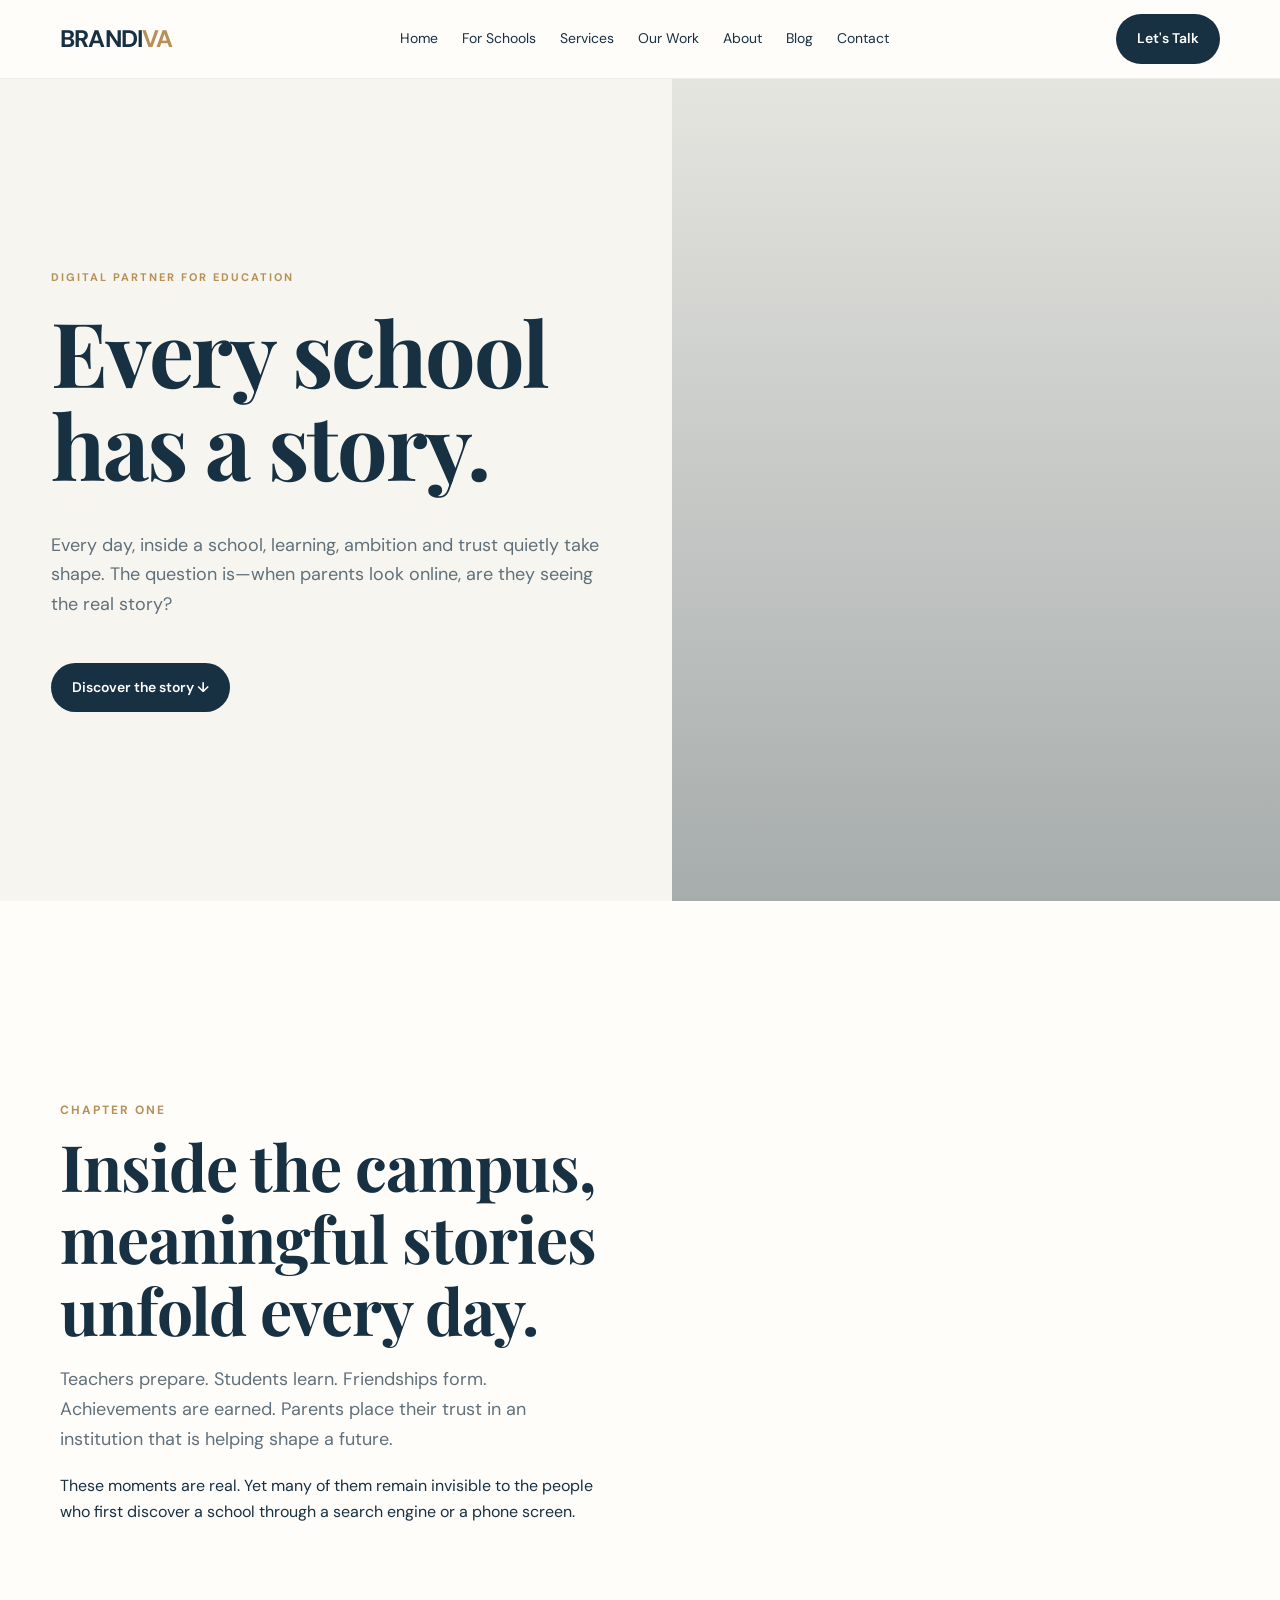
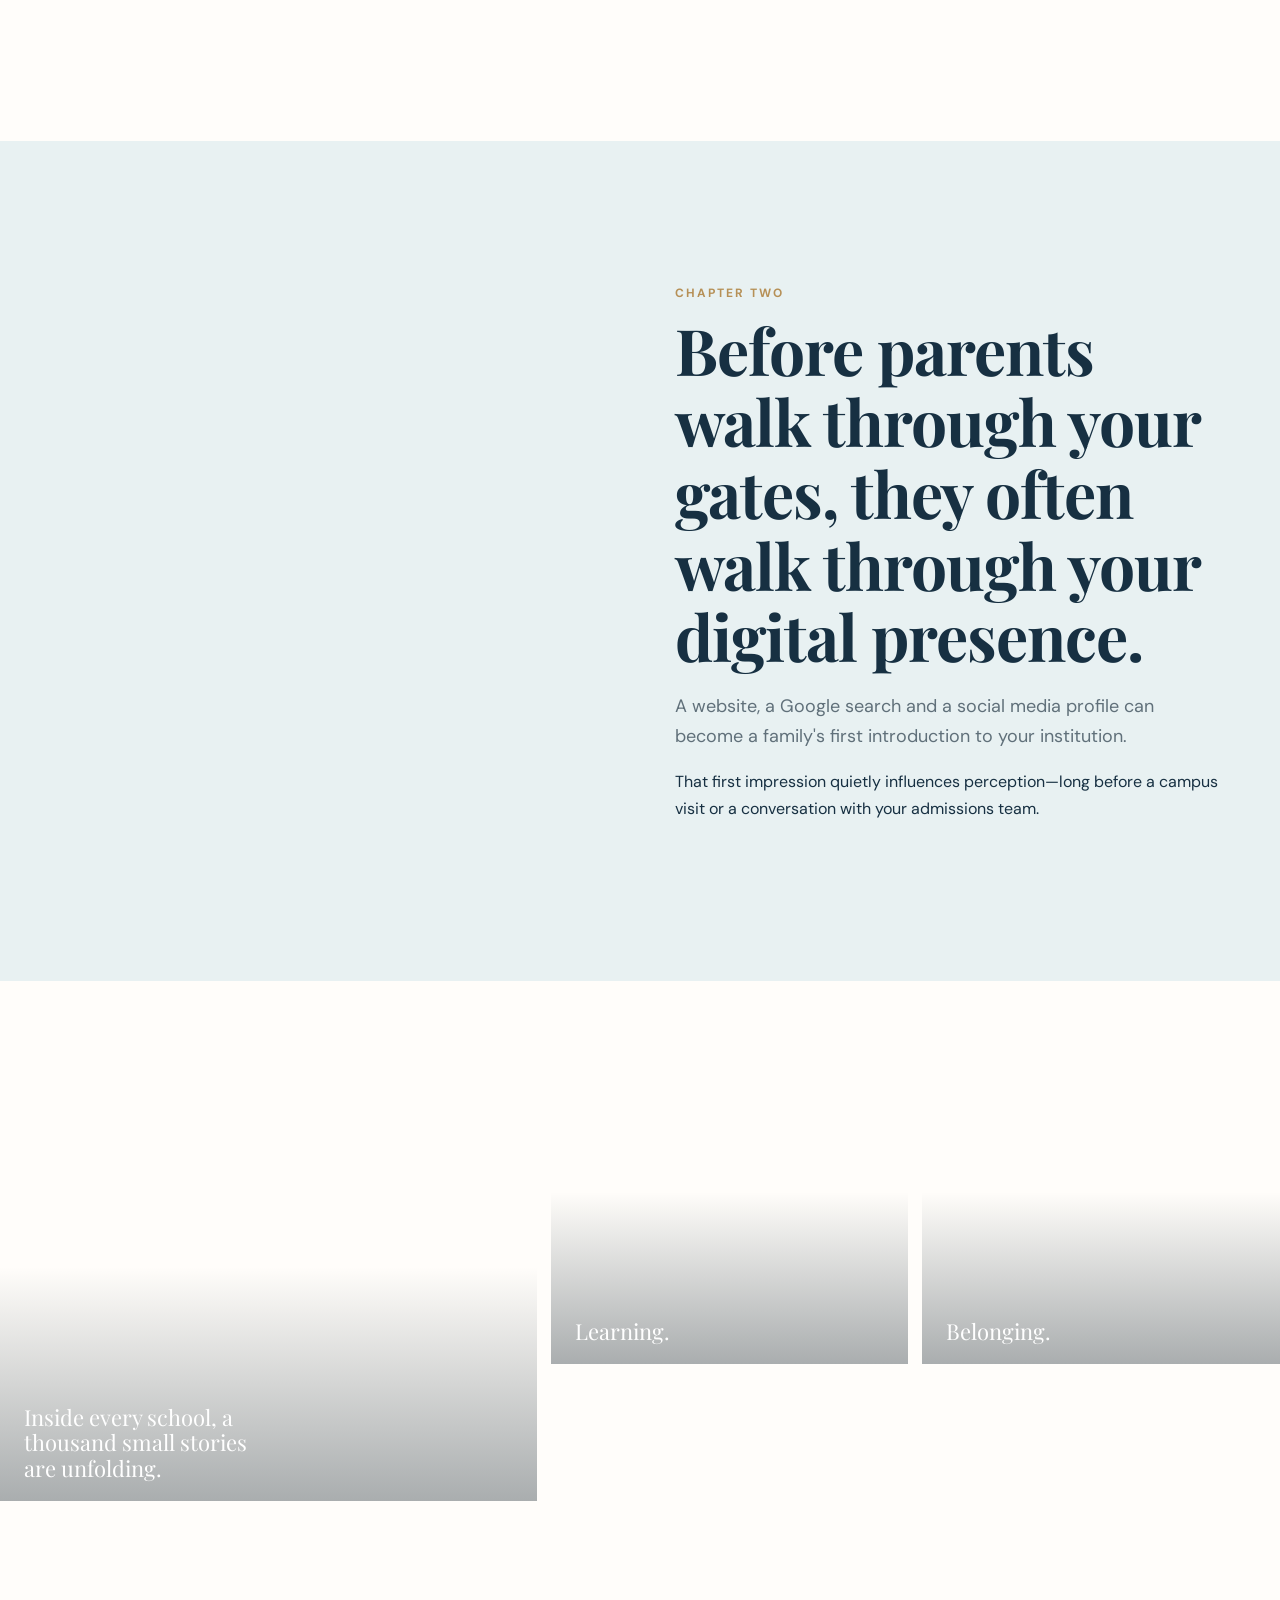
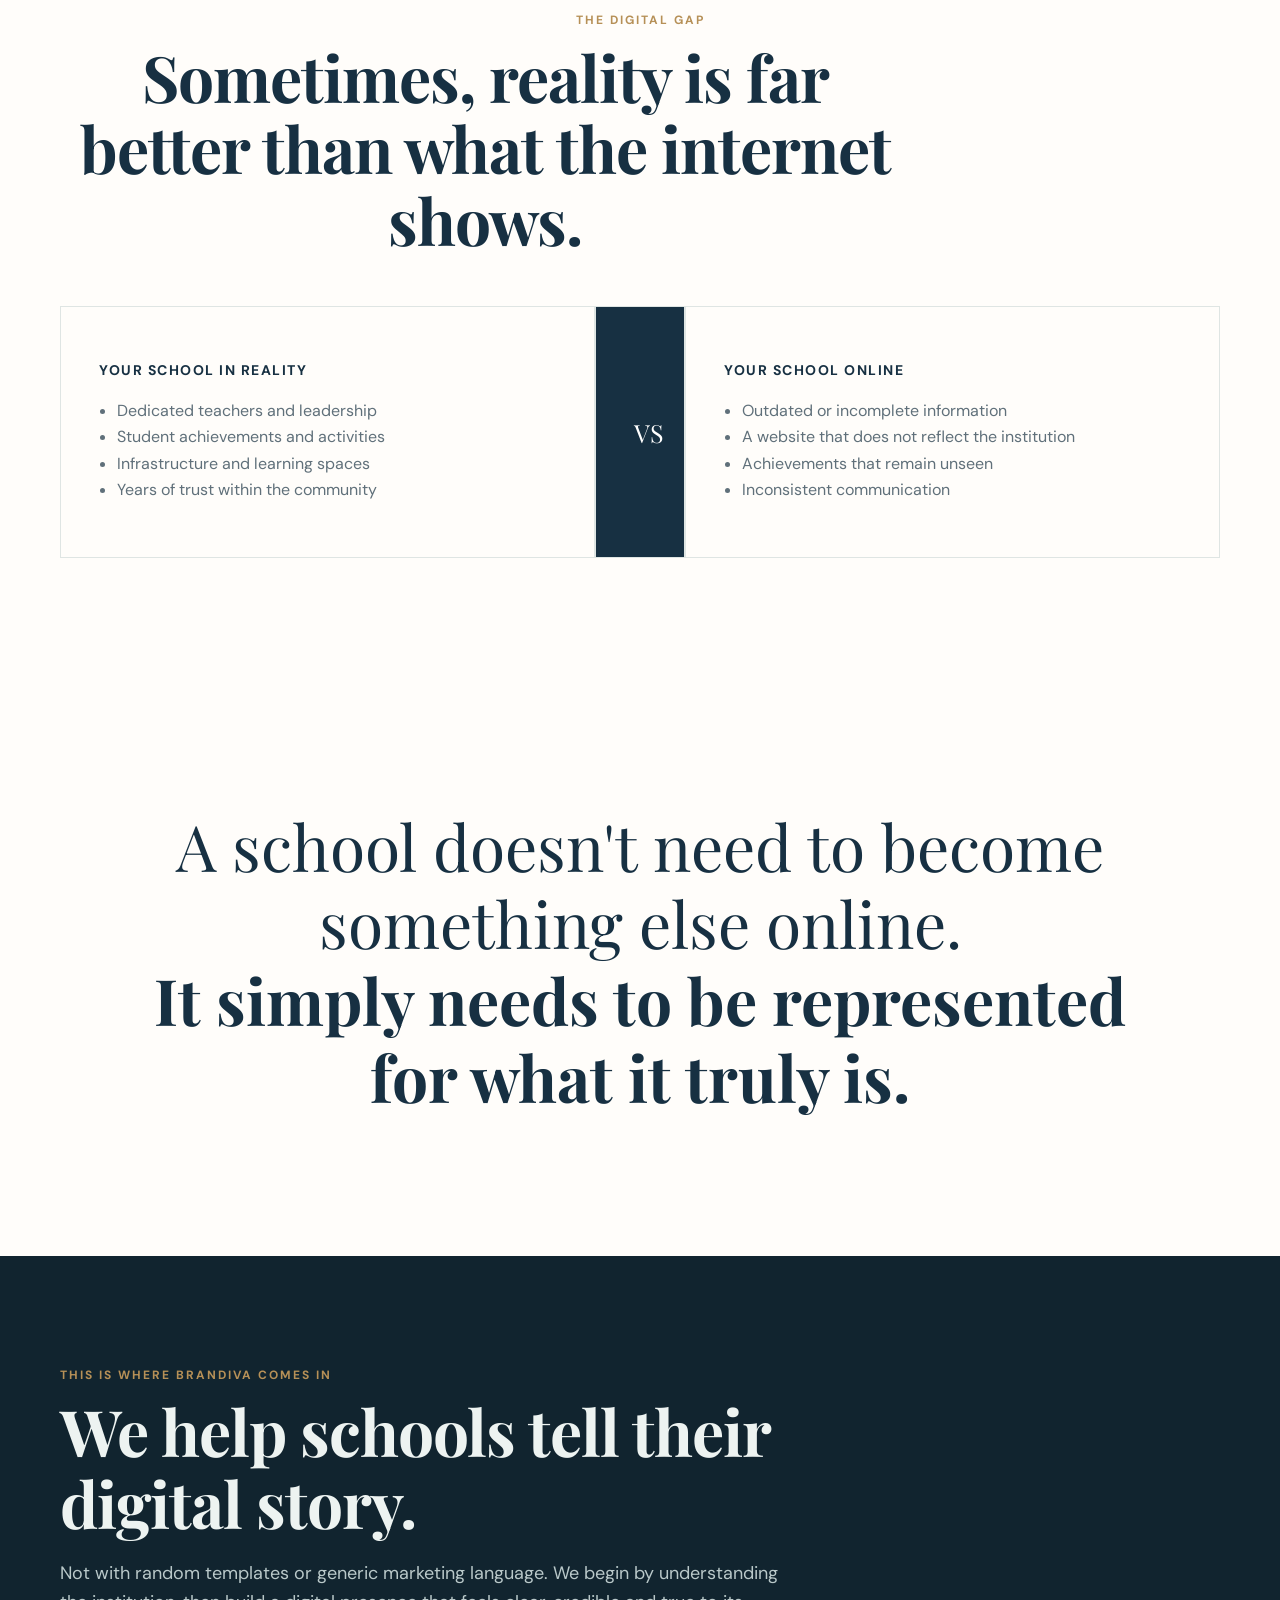
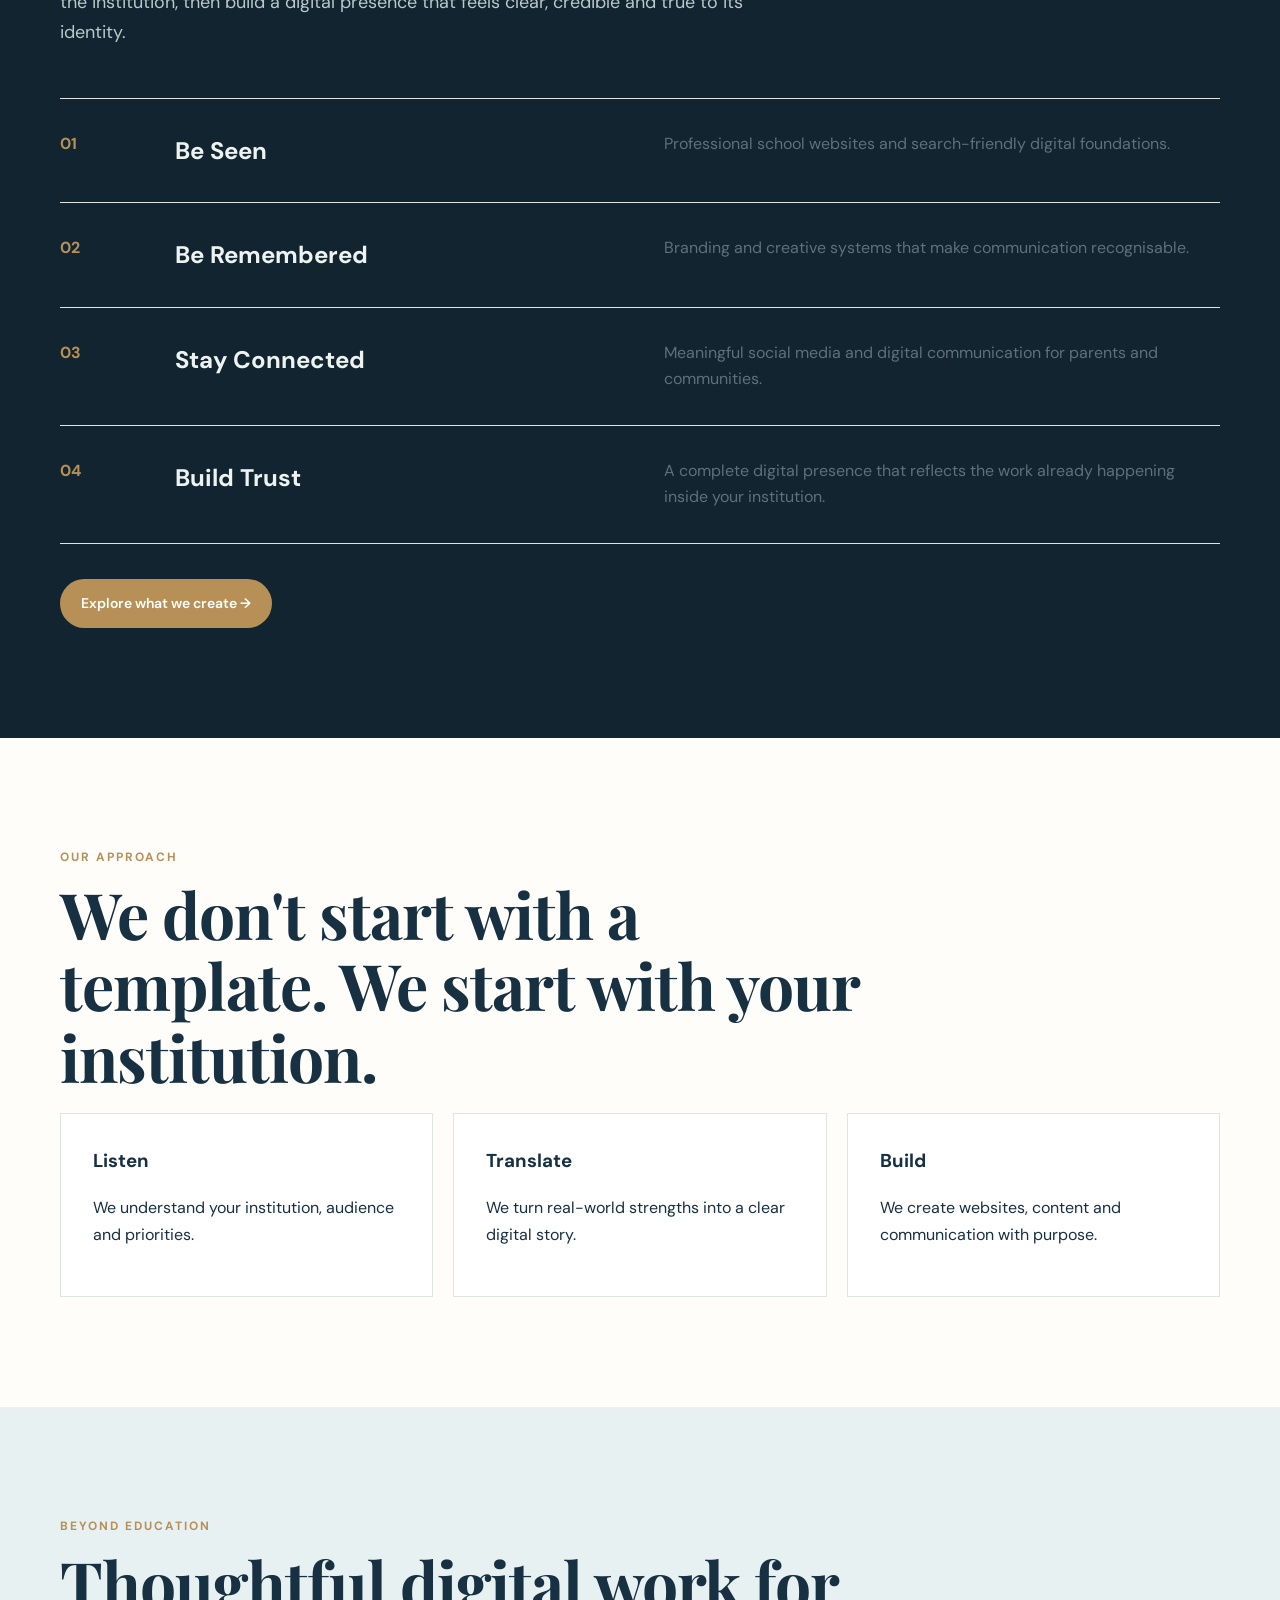
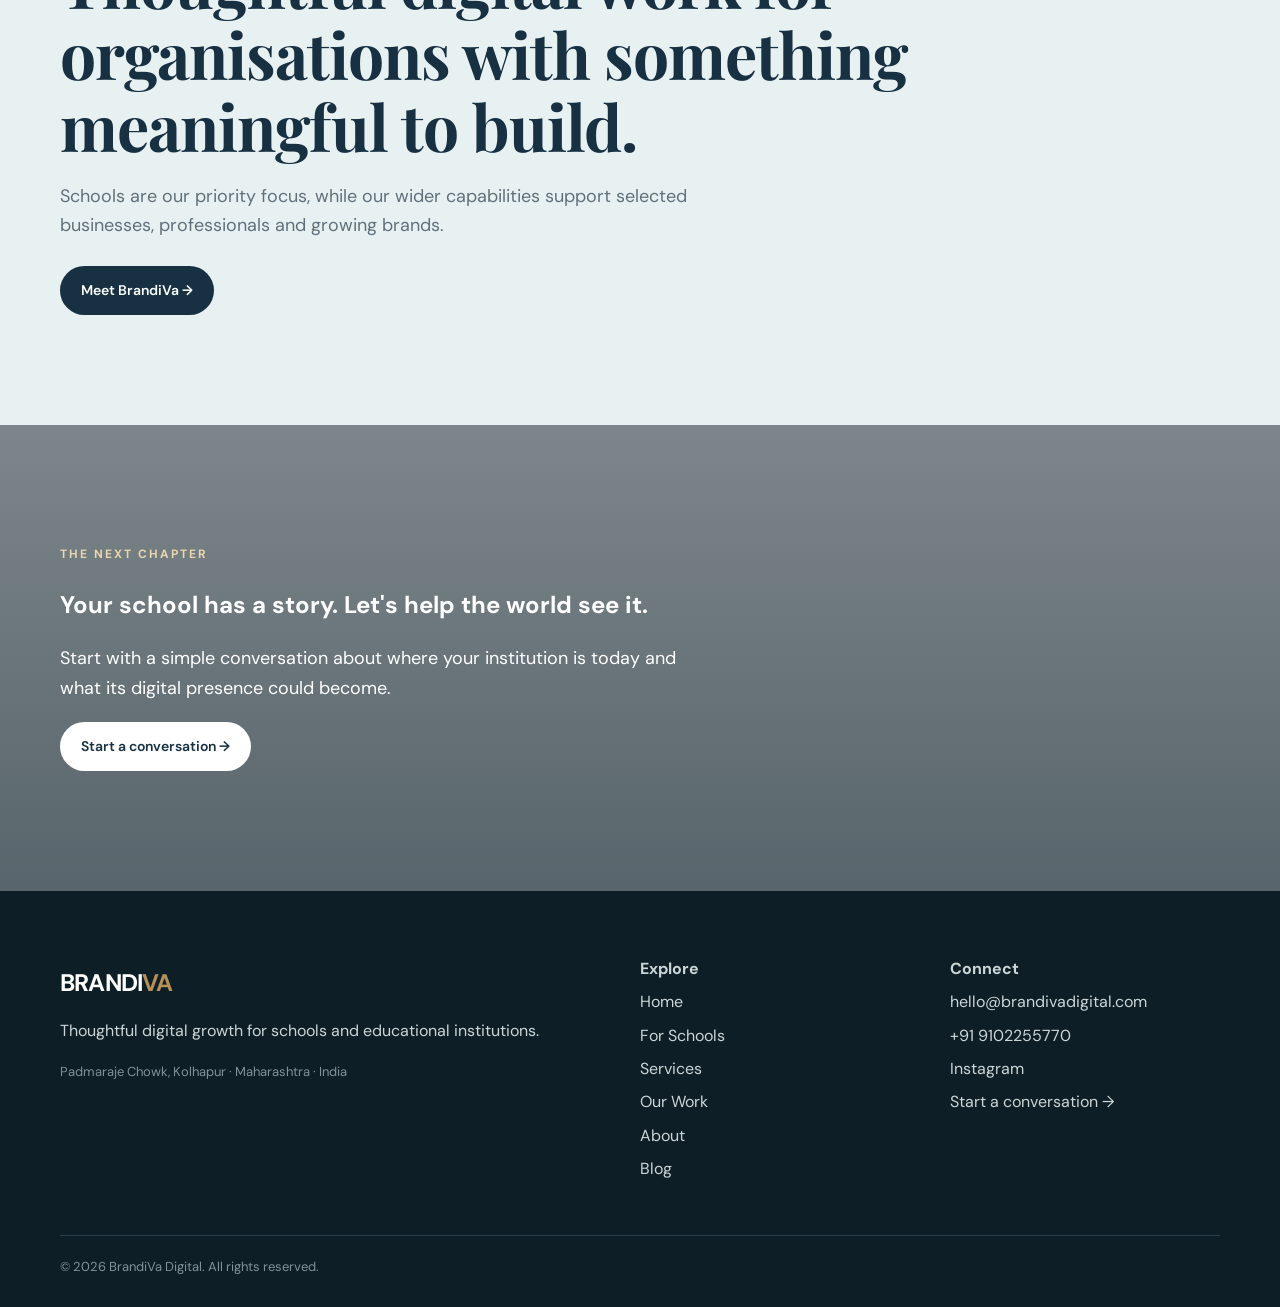
==== commit 74527af3: "Update index.html" ====
--- a/index.html
+++ b/index.html
@@ -1,1131 +1,11 @@
-<!doctype html>
-<html lang="en">
-<head>
-  <meta charset="utf-8">
-  <meta name="viewport" content="width=device-width,initial-scale=1">
-
-  <title>BrandiVa Digital | Digital Partner for Schools</title>
-
-  <meta name="description" content="BrandiVa helps schools and educational institutions build thoughtful websites, stronger digital identities and meaningful online presence.">
-
-  <link rel="canonical" href="https://brandivadigital.com/">
-
-  <meta property="og:title" content="BrandiVa Digital | Digital Partner for Schools">
-  <meta property="og:description" content="Every school has a story. BrandiVa helps schools bring that story to life digitally.">
-  <meta property="og:url" content="https://brandivadigital.com/">
-  <meta property="og:type" content="website">
-
-  <link rel="stylesheet" href="style.css">
-
-  <style>
-    /* =========================
-       BRANDIVA STORY HOMEPAGE
-       ========================= */
-
-    .story-home{
-      overflow:hidden;
-      background:#fffdfa;
-    }
-
-    .story-home .container{
-  width:min(1400px,94%);
-}
-
-    /* HERO */
-
-    .story-hero{
-      background:#f7f5ef;
-      padding:42px 0 70px;
-    }
-
-    .story-hero-grid{
-      display:grid;
-      grid-template-columns:.9fr 1.1fr;
-      align-items:center;
-      gap:70px;
-      min-height:620px;
-    }
-
-    .story-hero-copy{
-      padding:20px 0;
-    }
-
-    .story-label,
-    .story-kicker{
-      font-size:12px;
-      text-transform:uppercase;
-      letter-spacing:2.4px;
-      font-weight:700;
-      color:#b69057;
-    }
-
-    .story-hero h1{
-      font-family:'Playfair Display',serif;
-      font-size:clamp(52px,6vw,82px);
-      line-height:1.03;
-      letter-spacing:-2px;
-      margin:18px 0 24px;
-      max-width:650px;
-    }
-
-    .story-hero-copy p{
-      font-size:18px;
-      line-height:1.75;
-      color:#60707a;
-      max-width:560px;
-      margin:0;
-    }
-
-    .story-hero-visual{
-      position:relative;
-      padding:0 0 35px 35px;
-    }
-
-    .story-hero-image{
-      width:100%;
-      height:530px;
-      object-fit:cover;
-      display:block;
-      border-radius:2px;
-    }
-
-    .story-hero-note{
-      position:absolute;
-      left:0;
-      bottom:0;
-      width:230px;
-      padding:19px 21px;
-      background:#fffdfa;
-      border-left:3px solid #b69057;
-      box-shadow:0 12px 35px rgba(17,36,47,.10);
-      font-size:13px;
-      line-height:1.5;
-      color:#60707a;
-    }
-
-    .story-scroll{
-      margin-top:38px;
-      font-size:12px;
-      text-transform:uppercase;
-      letter-spacing:1.7px;
-      color:#60707a;
-    }
-
-    /* CHAPTER ONE */
-
-    .story-chapter{
-      padding:105px 0;
-      background:#fffdfa;
-    }
-
-    .chapter-one-grid{
-      display:grid;
-      grid-template-columns:1.05fr .95fr;
-      gap:85px;
-      align-items:center;
-    }
-
-    .chapter-copy{
-      position:relative;
-    }
-
-    .chapter-number{
-      font-family:'Playfair Display',serif;
-      font-size:90px;
-      line-height:.8;
-      color:#edf0ec;
-      position:absolute;
-      left:-8px;
-      top:-28px;
-      z-index:0;
-    }
-
-    .chapter-copy-inner{
-      position:relative;
-      z-index:1;
-    }
-
-    .chapter-copy h2{
-      font-family:'Playfair Display',serif;
-      font-size:clamp(38px,4vw,58px);
-      line-height:1.08;
-      letter-spacing:-1.2px;
-      margin:16px 0 22px;
-      max-width:650px;
-    }
-
-    .chapter-copy .lead{
-      font-size:19px;
-      color:#60707a;
-      max-width:610px;
-      line-height:1.75;
-    }
-
-    .chapter-copy p:not(.lead){
-      color:#60707a;
-      max-width:570px;
-    }
-
-    .chapter-visual{
-      position:relative;
-      padding:25px 0 0 25px;
-    }
-
-    .chapter-visual img{
-      width:100%;
-      height:455px;
-      object-fit:cover;
-      display:block;
-    }
-
-    .image-caption{
-      position:absolute;
-      left:0;
-      bottom:-20px;
-      background:#173042;
-      color:#fff;
-      padding:13px 18px;
-      font-size:12px;
-      letter-spacing:.4px;
-    }
-
-    /* CHAPTER TWO */
-
-    .chapter-two{
-      background:#e8f1f2;
-      padding:105px 0;
-    }
-
-    .chapter-two-grid{
-      display:grid;
-      grid-template-columns:.9fr 1.1fr;
-      gap:75px;
-      align-items:center;
-    }
-
-    .chapter-two-visual{
-      position:relative;
-    }
-
-    .chapter-two-visual img{
-      width:100%;
-      height:500px;
-      object-fit:cover;
-      display:block;
-    }
-
-    .chapter-two-visual:after{
-      content:"";
-      position:absolute;
-      width:90px;
-      height:90px;
-      border:1px solid #b69057;
-      right:-25px;
-      bottom:-25px;
-      z-index:0;
-    }
-
-    .chapter-two-visual img{
-      position:relative;
-      z-index:1;
-    }
-
-    .chapter-two-copy{
-      padding-left:20px;
-    }
-
-    .chapter-two-copy h2{
-      font-family:'Playfair Display',serif;
-      font-size:clamp(38px,4vw,58px);
-      line-height:1.08;
-      letter-spacing:-1.2px;
-      margin:16px 0 24px;
-    }
-
-    .chapter-two-copy p{
-      color:#60707a;
-      font-size:17px;
-      line-height:1.75;
-      max-width:590px;
-    }
-
-    .quiet-line{
-      width:70px;
-      height:1px;
-      background:#b69057;
-      margin:30px 0;
-    }
-
-    /* CHAPTER THREE */
-
-    .story-gap{
-      padding:105px 0;
-      background:#fffdfa;
-    }
-
-    .story-gap-head{
-      display:grid;
-      grid-template-columns:.75fr 1.25fr;
-      gap:70px;
-      align-items:end;
-      margin-bottom:65px;
-    }
-
-    .story-gap-head h2{
-      font-family:'Playfair Display',serif;
-      font-size:clamp(40px,4.5vw,64px);
-      line-height:1.06;
-      letter-spacing:-1.5px;
-      margin:0;
-    }
-
-    .story-gap-intro{
-      color:#60707a;
-      font-size:17px;
-      max-width:530px;
-      margin:0;
-    }
-
-    .gap-comparison{
-      display:grid;
-      grid-template-columns:1fr 90px 1fr;
-      align-items:stretch;
-      border-top:1px solid #dfe5e3;
-      border-bottom:1px solid #dfe5e3;
-    }
-
-    .gap-side{
-      padding:42px 38px;
-    }
-
-    .gap-side h3{
-      font-family:'Playfair Display',serif;
-      font-size:28px;
-      margin:0 0 25px;
-    }
-
-    .gap-side ul{
-      margin:0;
-      padding:0;
-      list-style:none;
-    }
-
-    .gap-side li{
-      padding:12px 0;
-      border-bottom:1px solid #e7ebe9;
-      color:#60707a;
-    }
-
-    .gap-vs{
-      display:flex;
-      align-items:center;
-      justify-content:center;
-      border-left:1px solid #dfe5e3;
-      border-right:1px solid #dfe5e3;
-      font-family:'Playfair Display',serif;
-      font-size:22px;
-      color:#b69057;
-    }
-
-    .gap-statement{
-      margin-top:55px;
-      padding:38px 45px;
-      background:#173042;
-      color:#fff;
-      text-align:center;
-    }
-
-    .gap-statement p{
-      font-family:'Playfair Display',serif;
-      font-size:clamp(24px,3vw,38px);
-      line-height:1.3;
-      max-width:850px;
-      margin:0 auto;
-    }
-
-    .gap-statement strong{
-      color:#ead5ad;
-      font-weight:500;
-    }
-
-    /* CHAPTER FOUR */
-
-    .story-turn{
-      background:#f7f5ef;
-      padding:105px 0 115px;
-    }
-
-    .turn-head{
-      display:flex;
-      justify-content:space-between;
-      align-items:flex-end;
-      gap:40px;
-      margin-bottom:55px;
-    }
-
-    .turn-head h2{
-      font-family:'Playfair Display',serif;
-      font-size:clamp(42px,4.8vw,68px);
-      line-height:1.04;
-      letter-spacing:-1.5px;
-      margin:15px 0 0;
-      max-width:730px;
-    }
-
-    .turn-head p{
-      max-width:340px;
-      color:#60707a;
-      margin:0;
-    }
-
-    .turn-feature{
-      display:grid;
-      grid-template-columns:.82fr 1.18fr;
-      gap:55px;
-      align-items:center;
-    }
-
-    .turn-copy h3{
-      font-family:'Playfair Display',serif;
-      font-size:34px;
-      line-height:1.2;
-      margin:0 0 20px;
-    }
-
-    .turn-copy > p{
-      color:#60707a;
-      font-size:17px;
-      line-height:1.75;
-      max-width:500px;
-    }
-
-    .turn-image-wrap{
-      position:relative;
-      padding:0 0 28px 28px;
-    }
-
-    .turn-image-wrap img{
-      width:100%;
-      height:480px;
-      object-fit:cover;
-      display:block;
-    }
-
-    .turn-caption{
-      position:absolute;
-      left:0;
-      bottom:0;
-      width:270px;
-      background:rgba(255,253,250,.94);
-      padding:15px 18px;
-      font-size:12px;
-      line-height:1.5;
-      color:#60707a;
-      border-left:3px solid #b69057;
-    }
-
-    .turn-pillars{
-      margin-top:65px;
-      display:grid;
-      grid-template-columns:repeat(3,1fr);
-      border-top:1px solid #dfe5e3;
-    }
-
-    .turn-pillar{
-      padding:30px 30px 10px 0;
-    }
-
-    .turn-pillar + .turn-pillar{
-      padding-left:30px;
-      border-left:1px solid #dfe5e3;
-    }
-
-    .turn-pillar span{
-      font-size:11px;
-      text-transform:uppercase;
-      letter-spacing:1.8px;
-      color:#b69057;
-      font-weight:700;
-    }
-
-    .turn-pillar h4{
-      font-family:'Playfair Display',serif;
-      font-size:27px;
-      margin:12px 0 8px;
-    }
-
-    .turn-pillar p{
-      color:#60707a;
-      margin:0;
-      font-size:14px;
-    }
-
-    /* CHAPTER FIVE */
-
-    .story-next{
-      background:#173042;
-      color:#fff;
-      padding:105px 0 0;
-    }
-
-    .next-grid{
-      display:grid;
-      grid-template-columns:.82fr 1.18fr;
-      gap:70px;
-      align-items:center;
-      padding-bottom:80px;
-    }
-
-    .next-copy h2{
-      font-family:'Playfair Display',serif;
-      font-size:clamp(42px,5vw,70px);
-      line-height:1.05;
-      letter-spacing:-1.5px;
-      margin:15px 0 24px;
-    }
-
-    .next-copy p{
-      color:#b9c8c9;
-      font-size:17px;
-      line-height:1.75;
-      max-width:520px;
-    }
-
-    .next-copy .btn{
-      margin-top:18px;
-    }
-
-    .next-visual{
-      position:relative;
-    }
-
-    .next-visual img{
-      width:100%;
-      height:430px;
-      object-fit:cover;
-      display:block;
-    }
-
-    .next-caption{
-      position:absolute;
-      left:20px;
-      bottom:20px;
-      padding:10px 15px;
-      background:rgba(17,36,47,.76);
-      color:#e9eeee;
-      font-size:12px;
-    }
-
-    .next-footer-line{
-      border-top:1px solid rgba(255,255,255,.14);
-      padding:25px 0 28px;
-      color:#8fa3a6;
-      font-size:12px;
-      text-transform:uppercase;
-      letter-spacing:1.5px;
-    }
-
-    /* RESPONSIVE */
-
-    @media(max-width:900px){
-
-      .story-hero{
-        padding:30px 0 55px;
-      }
-
-      .story-hero-grid,
-      .chapter-one-grid,
-      .chapter-two-grid,
-      .turn-feature,
-      .next-grid{
-        grid-template-columns:1fr;
-        gap:45px;
-      }
-
-      .story-hero-grid{
-        min-height:auto;
-      }
-
-      .story-hero h1{
-        font-size:clamp(48px,11vw,70px);
-      }
-
-      .story-hero-image{
-        height:420px;
-      }
-
-      .chapter-visual img,
-      .chapter-two-visual img{
-        height:420px;
-      }
-
-      .story-gap-head{
-        grid-template-columns:1fr;
-        gap:25px;
-      }
-
-      .turn-head{
-        display:block;
-      }
-
-      .turn-head p{
-        margin-top:25px;
-      }
-
-      .next-visual img{
-        height:390px;
-      }
-    }
-
-    @media(max-width:650px){
-
-      .story-home .container{
-        width:90%;
-      }
-
-      .story-hero{
-        padding-top:20px;
-      }
-
-      .story-hero-grid{
-        gap:35px;
-      }
-
-      .story-hero h1{
-        font-size:50px;
-        letter-spacing:-1.5px;
-      }
-
-      .story-hero-copy p{
-        font-size:16px;
-      }
-
-      .story-hero-visual{
-        padding:0 0 30px 15px;
-      }
-
-      .story-hero-image{
-        height:350px;
-      }
-
-      .story-hero-note{
-        width:205px;
-        font-size:11px;
-        padding:14px 15px;
-      }
-
-      .story-chapter,
-      .chapter-two,
-      .story-gap,
-      .story-turn{
-        padding:75px 0;
-      }
-
-      .chapter-copy h2,
-      .chapter-two-copy h2{
-        font-size:39px;
-      }
-
-      .chapter-number{
-        font-size:70px;
-        top:-18px;
-      }
-
-      .chapter-visual{
-        padding:15px 0 25px 12px;
-      }
-
-      .chapter-visual img,
-      .chapter-two-visual img{
-        height:350px;
-      }
-
-      .image-caption{
-        bottom:0;
-        font-size:11px;
-      }
-
-      .chapter-two-copy{
-        padding-left:0;
-      }
-
-      .chapter-two-visual:after{
-        width:65px;
-        height:65px;
-        right:-12px;
-        bottom:-12px;
-      }
-
-      .gap-comparison{
-        grid-template-columns:1fr;
-      }
-
-      .gap-vs{
-        border-top:1px solid #dfe5e3;
-        border-bottom:1px solid #dfe5e3;
-        border-left:0;
-        border-right:0;
-        padding:14px;
-      }
-
-      .gap-side{
-        padding:30px 20px;
-      }
-
-      .gap-statement{
-        padding:30px 20px;
-      }
-
-      .turn-head h2{
-        font-size:42px;
-      }
-
-      .turn-image-wrap{
-        padding:0 0 25px 12px;
-      }
-
-      .turn-image-wrap img{
-        height:350px;
-      }
-
-      .turn-caption{
-        width:225px;
-        font-size:11px;
-      }
-
-      .turn-pillars{
-        grid-template-columns:1fr;
-      }
-
-      .turn-pillar,
-      .turn-pillar + .turn-pillar{
-        padding:25px 0;
-        border-left:0;
-        border-bottom:1px solid #dfe5e3;
-      }
-
-      .story-next{
-        padding-top:75px;
-      }
-
-      .next-grid{
-        padding-bottom:60px;
-      }
-
-      .next-copy h2{
-        font-size:45px;
-      }
-
-      .next-visual img{
-        height:330px;
-      }
-
-      .next-caption{
-        left:10px;
-        bottom:10px;
-        font-size:11px;
-      }
-    }
-  </style>
-</head>
-
-<body>
-
-<script src="header.js"></script>
-
-<main class="story-home">
-
-  <!-- =========================
-       HERO
-       ========================= -->
-  <section class="story-hero">
-
-    <div class="container story-hero-grid">
-
-      <div class="story-hero-copy">
-
-        <div class="story-label">Digital Partner for Education</div>
-
-        <h1>Every school has a story.</h1>
-
-        <p>
-          Every day, inside a school, learning, ambition and trust quietly
-          take shape. The question is — when parents look online,
-          are they seeing the real story?
-        </p>
-
-        <div style="margin-top:28px">
-          <a class="btn" href="#story">Discover the story ↓</a>
-        </div>
-
-        <div class="story-scroll">
-          Scroll to begin · Chapter One
-        </div>
-
-      </div>
-
-      <div class="story-hero-visual">
-
-        <img
-          class="story-hero-image"
-          src="hero section.jpg"
-          alt="Students learning together in a school classroom">
-
-        <div class="story-hero-note">
-          A school is more than a building.
-          It is the people, moments and memories
-          growing inside it.
-        </div>
-
-      </div>
-
-    </div>
-
-  </section>
-
-
-  <!-- =========================
-       CHAPTER ONE
-       ========================= -->
-  <section id="story" class="story-chapter">
-
-    <div class="container chapter-one-grid">
-
-      <div class="chapter-copy">
-
-        <div class="chapter-number">01</div>
-
-        <div class="chapter-copy-inner">
-
-          <div class="story-kicker">Chapter One · The Story</div>
-
-          <h2>
-            Inside the campus, meaningful stories unfold every day.
-          </h2>
-
-          <p class="lead">
-            Teachers prepare. Students learn. Friendships form.
-            Achievements are earned. Parents place their trust in an
-            institution that is helping shape a future.
-          </p>
-
-          <p>
-            These moments are real. Yet many of them remain invisible
-            to the people who first discover a school through a search
-            engine or a phone screen.
-          </p>
-
-        </div>
-
-      </div>
-
-      <div class="chapter-visual">
-
-        <img
-          src="chapter 1.jpg"
-          alt="Two students working together at school">
-
-        <div class="image-caption">
-          Learning begins with people.
-        </div>
-
-      </div>
-
-    </div>
-
-  </section>
-
-
-  <!-- =========================
-       CHAPTER TWO
-       ========================= -->
-  <section class="chapter-two">
-
-    <div class="container chapter-two-grid">
-
-      <div class="chapter-two-visual">
-
-        <img
-          src="chapter2.png"
-          alt="Parents and child exploring a school environment">
-
-      </div>
-
-      <div class="chapter-two-copy">
-
-        <div class="story-kicker">Chapter Two · The First Impression</div>
-
-        <h2>
-          Before parents walk through your gates,
-          they often walk through your digital presence.
-        </h2>
-
-        <div class="quiet-line"></div>
-
-        <p>
-          A website, a Google search and a social media profile can become
-          a family's first introduction to your institution.
-        </p>
-
-        <p>
-          That first impression quietly influences perception —
-          long before a campus visit or a conversation with your
-          admissions team.
-        </p>
-
-      </div>
-
-    </div>
-
-  </section>
-
-
-  <!-- =========================
-       CHAPTER THREE
-       ========================= -->
-  <section class="story-gap">
-
-    <div class="container">
-
-      <div class="story-gap-head">
-
-        <div>
-          <div class="story-kicker">Chapter Three · The Digital Reflection</div>
-        </div>
-
-        <div>
-          <h2>
-            Sometimes, reality is far better than what the internet shows.
-          </h2>
-        </div>
-
-      </div>
-
-      <div class="gap-comparison">
-
-        <div class="gap-side">
-
-          <h3>Your school in reality</h3>
-
-          <ul>
-            <li>Dedicated teachers and leadership</li>
-            <li>Student achievements and activities</li>
-            <li>Infrastructure and learning spaces</li>
-            <li>Years of trust within the community</li>
-          </ul>
-
-        </div>
-
-        <div class="gap-vs">VS</div>
-
-        <div class="gap-side">
-
-          <h3>Your school online</h3>
-
-          <ul>
-            <li>Outdated or incomplete information</li>
-            <li>A website that does not reflect the institution</li>
-            <li>Achievements that remain unseen</li>
-            <li>Inconsistent communication</li>
-          </ul>
-
-        </div>
-
-      </div>
-
-      <div class="gap-statement">
-
-        <p>
-          A school doesn't need to become something else online.
-          <br>
-          <strong>It simply needs to be represented for what it truly is.</strong>
-        </p>
-
-      </div>
-
-    </div>
-
-  </section>
-
-
-  <!-- =========================
-       CHAPTER FOUR
-       ========================= -->
-  <section class="story-turn">
-
-    <div class="container">
-
-      <div class="turn-head">
-
-        <div>
-          <div class="story-kicker">Chapter Four · The Turning Point</div>
-
-          <h2>
-            The story was always there.
-            It simply needed the right way to be seen.
-          </h2>
-        </div>
-
-        <p>
-          This is where BrandiVa comes in —
-          not to change the story, but to translate it
-          into a digital presence people can understand
-          and remember.
-        </p>
-
-      </div>
-
-
-      <div class="turn-feature">
-
-        <div class="turn-copy">
-
-          <h3>
-            What happens inside the school deserves
-            to be seen outside it.
-          </h3>
-
-          <p>
-            A school already has the people, the achievements,
-            the culture and the trust. BrandiVa brings these pieces
-            together and translates them into a digital presence
-            that people can discover, understand and remember.
-          </p>
-
-          <p>
-            We begin with the institution — its character,
-            its audience and its ambitions — and build from there.
-          </p>
-
-          <a class="btn" href="services.html">
-            See what we create →
-          </a>
-
-        </div>
-
-
-        <div class="turn-image-wrap">
-
-          <img
-            src="learning section.jpg"
-            alt="Students learning together in a school classroom">
-
-          <div class="turn-caption">
-            What happens inside the school deserves
-            to be seen outside it.
-          </div>
-
-        </div>
-
-      </div>
-
-
-      <div class="turn-pillars">
-
-        <div class="turn-pillar">
-
-          <span>01 · Be Seen</span>
-
-          <h4>Be Seen</h4>
-
-          <p>
-            Website · Search · Digital Foundation
-          </p>
-
-        </div>
-
-        <div class="turn-pillar">
-
-          <span>02 · Be Remembered</span>
-
-          <h4>Be Remembered</h4>
-
-          <p>
-            Story · Content · Identity
-          </p>
-
-        </div>
-
-        <div class="turn-pillar">
-
-          <span>03 · Be Chosen</span>
-
-          <h4>Be Chosen</h4>
-
-          <p>
-            Campaigns · Marketing · Enquiries
-          </p>
-
-        </div>
-
-      </div>
-
-    </div>
-
-  </section>
-
-
-  <!-- =========================
-       CHAPTER FIVE
-       ========================= -->
-  <section class="story-next">
-
-    <div class="container">
-
-      <div class="next-grid">
-
-        <div class="next-copy">
-
-          <div class="story-kicker">Chapter Five · The Next Chapter</div>
-
-          <h2>
-            Your school's next chapter is already being written.
-          </h2>
-
-          <p>
-            The classrooms are there.
-            The people are there.
-            The stories are there.
-          </p>
-
-          <p>
-            The next step is making sure the digital world
-            can see them too.
-          </p>
-
-          <a class="btn light" href="https://wa.me/919102255770" target="_blank" rel="noopener">
-            Start a conversation →
-          </a>
-
-        </div>
-
-
-        <div class="next-visual">
-
-          <img
-            src="belonging grid 2.jpg"
-            alt="Students participating together in a school activity">
-
-          <div class="next-caption">
-            Learning · Belonging · Growing together
-          </div>
-
-        </div>
-
-      </div>
-
-
-      <div class="next-footer-line">
-        BrandiVa Digital · Thoughtful digital growth for schools
-      </div>
-
-    </div>
-
-  </section>
-
-</main>
-
-<script src="footer.js"></script>
-
-</body>
-</html>
+<!doctype html><html lang="en"><head><meta charset="utf-8"><meta name="viewport" content="width=device-width,initial-scale=1"><title>BrandiVa Digital | Digital Partner for Schools</title><meta name="description" content="BrandiVa helps schools and educational institutions build professional websites, branding and digital presence."><link rel="stylesheet" href="style.css"></head><body><script src="header.js"></script><main>
+<section class="hero"><div class="hero-copy"><div class="eyebrow">Digital Partner for Education</div><h1>Every school has a story.</h1><p>Every day, inside a school, learning, ambition and trust quietly take shape. The question is—when parents look online, are they seeing the real story?</p><div style="margin-top:25px"><a class="btn" href="#story">Discover the story ↓</a></div></div><div class="hero-img"></div></section>
+<section id="story" class="section"><div class="container story"><div><div class="kicker">Chapter One</div><h2>Inside the campus, meaningful stories unfold every day.</h2><p class="lead">Teachers prepare. Students learn. Friendships form. Achievements are earned. Parents place their trust in an institution that is helping shape a future.</p><p>These moments are real. Yet many of them remain invisible to the people who first discover a school through a search engine or a phone screen.</p></div><div class="story-img" style="background-image:url('https://images.unsplash.com/photo-1497486751825-1233686d5d80?auto=format&fit=crop&w=1200&q=85')"></div></div></section>
+<section class="section alt"><div class="container story"><div class="story-img" style="background-image:url('https://images.unsplash.com/photo-1544717305-2782549b5136?auto=format&fit=crop&w=1200&q=85')"></div><div><div class="kicker">Chapter Two</div><h2>Before parents walk through your gates, they often walk through your digital presence.</h2><p class="lead">A website, a Google search and a social media profile can become a family's first introduction to your institution.</p><p>That first impression quietly influences perception—long before a campus visit or a conversation with your admissions team.</p></div></div></section>
+<section class="photo-band"><div class="photo-grid"><div class="photo" style="background-image:url('https://images.unsplash.com/photo-1509062522246-3755977927d7?auto=format&fit=crop&w=1500&q=90')"><div class="photo-caption">Inside every school, a thousand small stories are unfolding.</div></div><div class="photo" style="background-image:url('https://images.unsplash.com/photo-1497486751825-1233686d5d80?auto=format&fit=crop&w=900&q=90')"><div class="photo-caption">Learning.</div></div><div class="photo" style="background-image:url('https://images.unsplash.com/photo-1523240795612-9a054b0db644?auto=format&fit=crop&w=900&q=90')"><div class="photo-caption">Belonging.</div></div></div></section>
+<section class="section"><div class="container"><div class="center"><div class="kicker">The Digital Gap</div><h2>Sometimes, reality is far better than what the internet shows.</h2></div><div class="gap"><div><h3>Your school in reality</h3><ul><li>Dedicated teachers and leadership</li><li>Student achievements and activities</li><li>Infrastructure and learning spaces</li><li>Years of trust within the community</li></ul></div><div class="vs">VS</div><div><h3>Your school online</h3><ul><li>Outdated or incomplete information</li><li>A website that does not reflect the institution</li><li>Achievements that remain unseen</li><li>Inconsistent communication</li></ul></div></div></div></section>
+<section class="reveal alt"><div class="container"><p>A school doesn't need to become something else online.<br><strong>It simply needs to be represented for what it truly is.</strong></p></div></section>
+<section class="section dark"><div class="container"><div class="kicker">This is where BrandiVa comes in</div><h2>We help schools tell their digital story.</h2><p class="lead" style="color:#b9c8c9">Not with random templates or generic marketing language. We begin by understanding the institution, then build a digital presence that feels clear, credible and true to its identity.</p><div class="services"><div class="service"><span class="num">01</span><h3>Be Seen</h3><p>Professional school websites and search-friendly digital foundations.</p></div><div class="service"><span class="num">02</span><h3>Be Remembered</h3><p>Branding and creative systems that make communication recognisable.</p></div><div class="service"><span class="num">03</span><h3>Stay Connected</h3><p>Meaningful social media and digital communication for parents and communities.</p></div><div class="service"><span class="num">04</span><h3>Build Trust</h3><p>A complete digital presence that reflects the work already happening inside your institution.</p></div></div><div style="margin-top:35px"><a class="btn gold" href="services.html">Explore what we create →</a></div></div></section>
+<section class="section"><div class="container"><div class="kicker">Our approach</div><h2>We don't start with a template. We start with your institution.</h2><div class="grid"><div class="card"><h3>Listen</h3><p>We understand your institution, audience and priorities.</p></div><div class="card"><h3>Translate</h3><p>We turn real-world strengths into a clear digital story.</p></div><div class="card"><h3>Build</h3><p>We create websites, content and communication with purpose.</p></div></div></div></section>
+<section class="section alt"><div class="container"><div class="kicker">Beyond education</div><h2>Thoughtful digital work for organisations with something meaningful to build.</h2><p class="lead">Schools are our priority focus, while our wider capabilities support selected businesses, professionals and growing brands.</p><div style="margin-top:25px"><a class="btn" href="about.html">Meet BrandiVa →</a></div></div></section>
+<section class="cta"><div class="container"><div class="kicker" style="color:#ead5ad">The next chapter</div><h2>Your school has a story. Let's help the world see it.</h2><p style="max-width:650px;font-size:18px">Start with a simple conversation about where your institution is today and what its digital presence could become.</p><a class="btn light" href="https://wa.me/919102255770" target="_blank">Start a conversation →</a></div></section></main><script src="footer.js"></script></body></html>
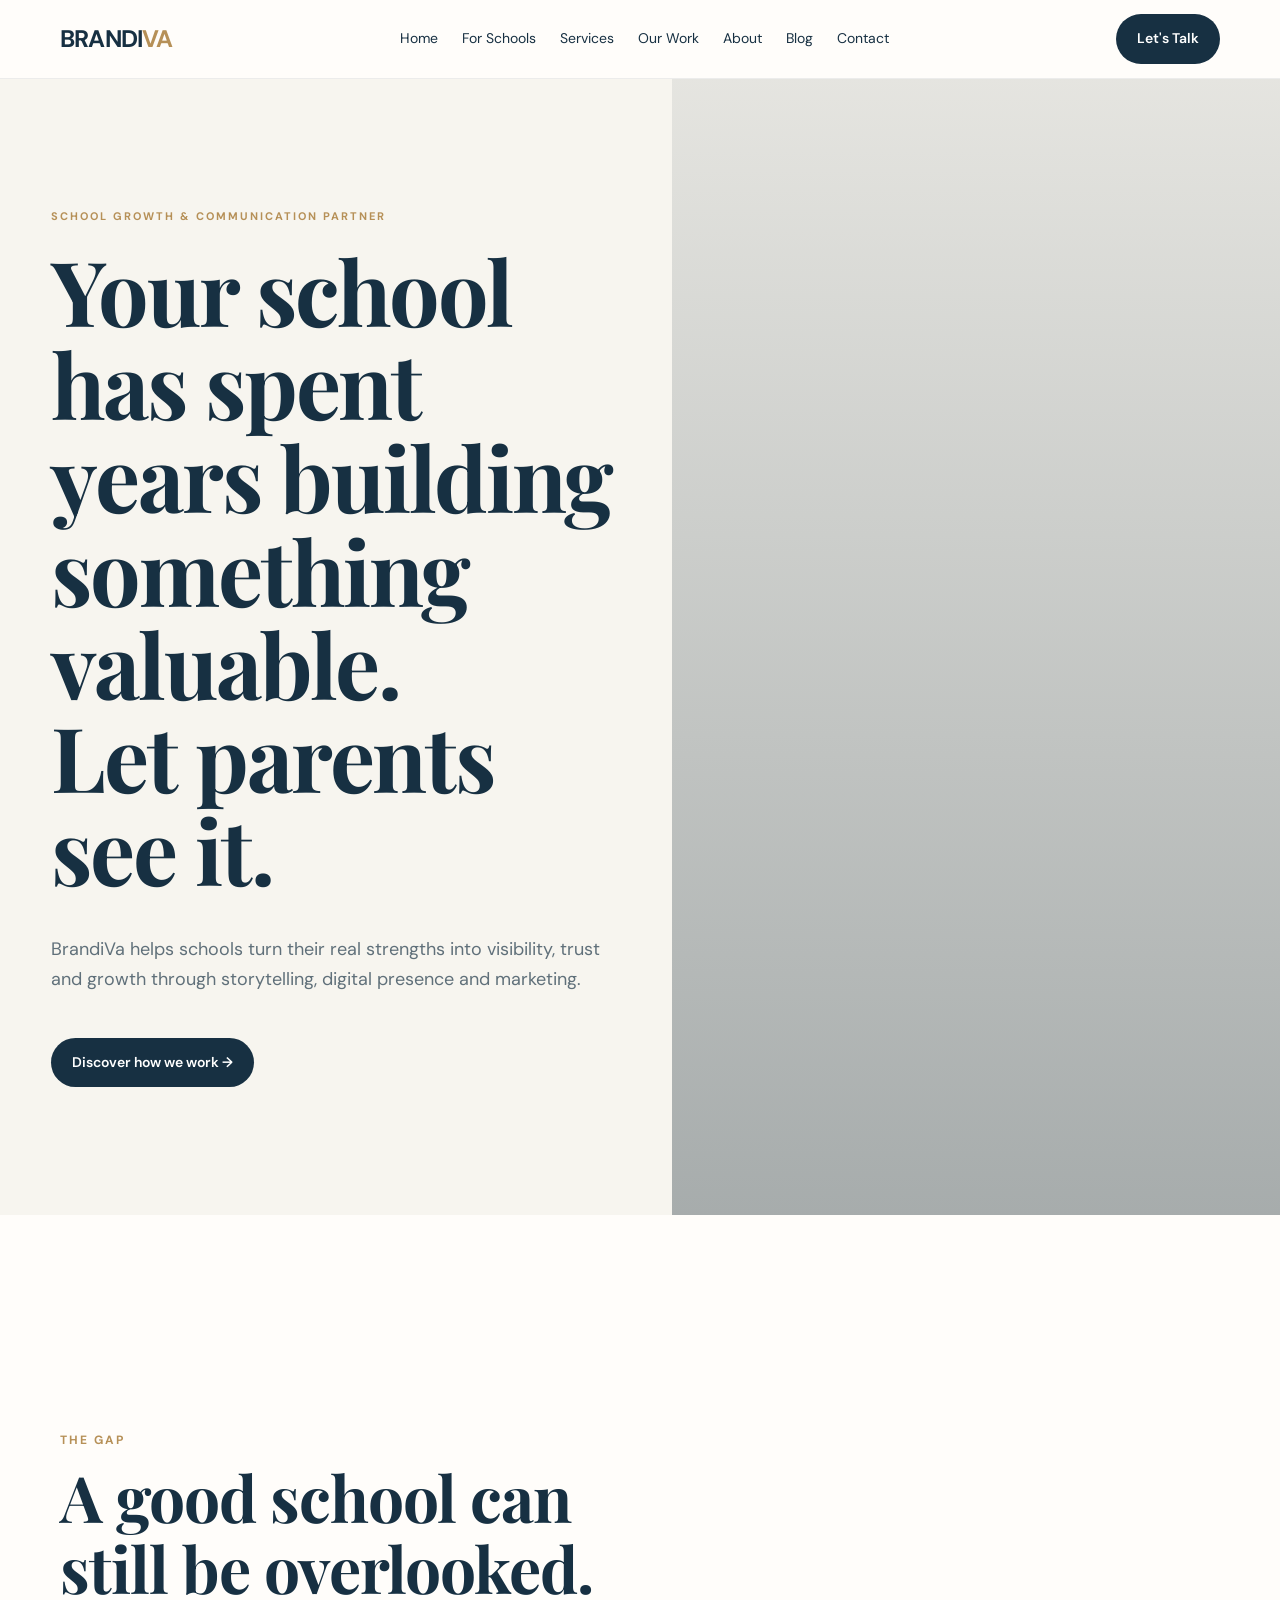
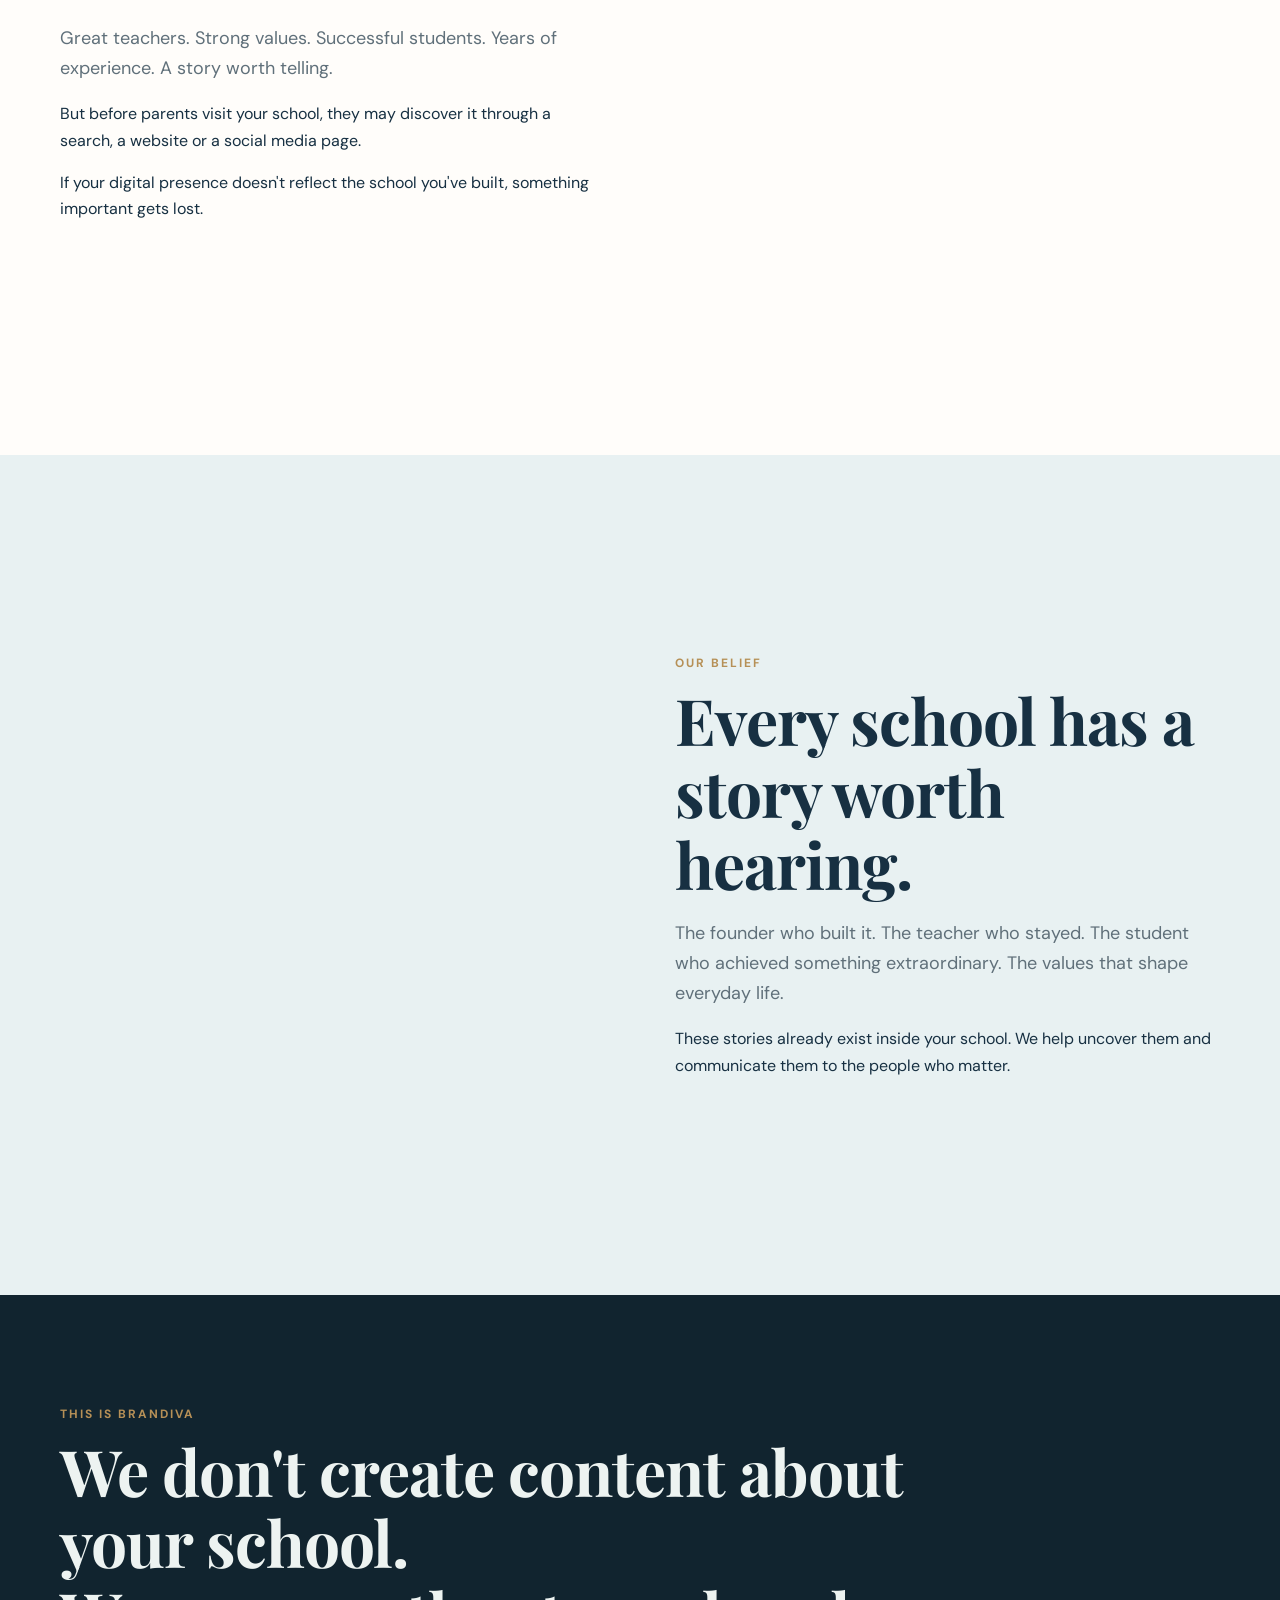
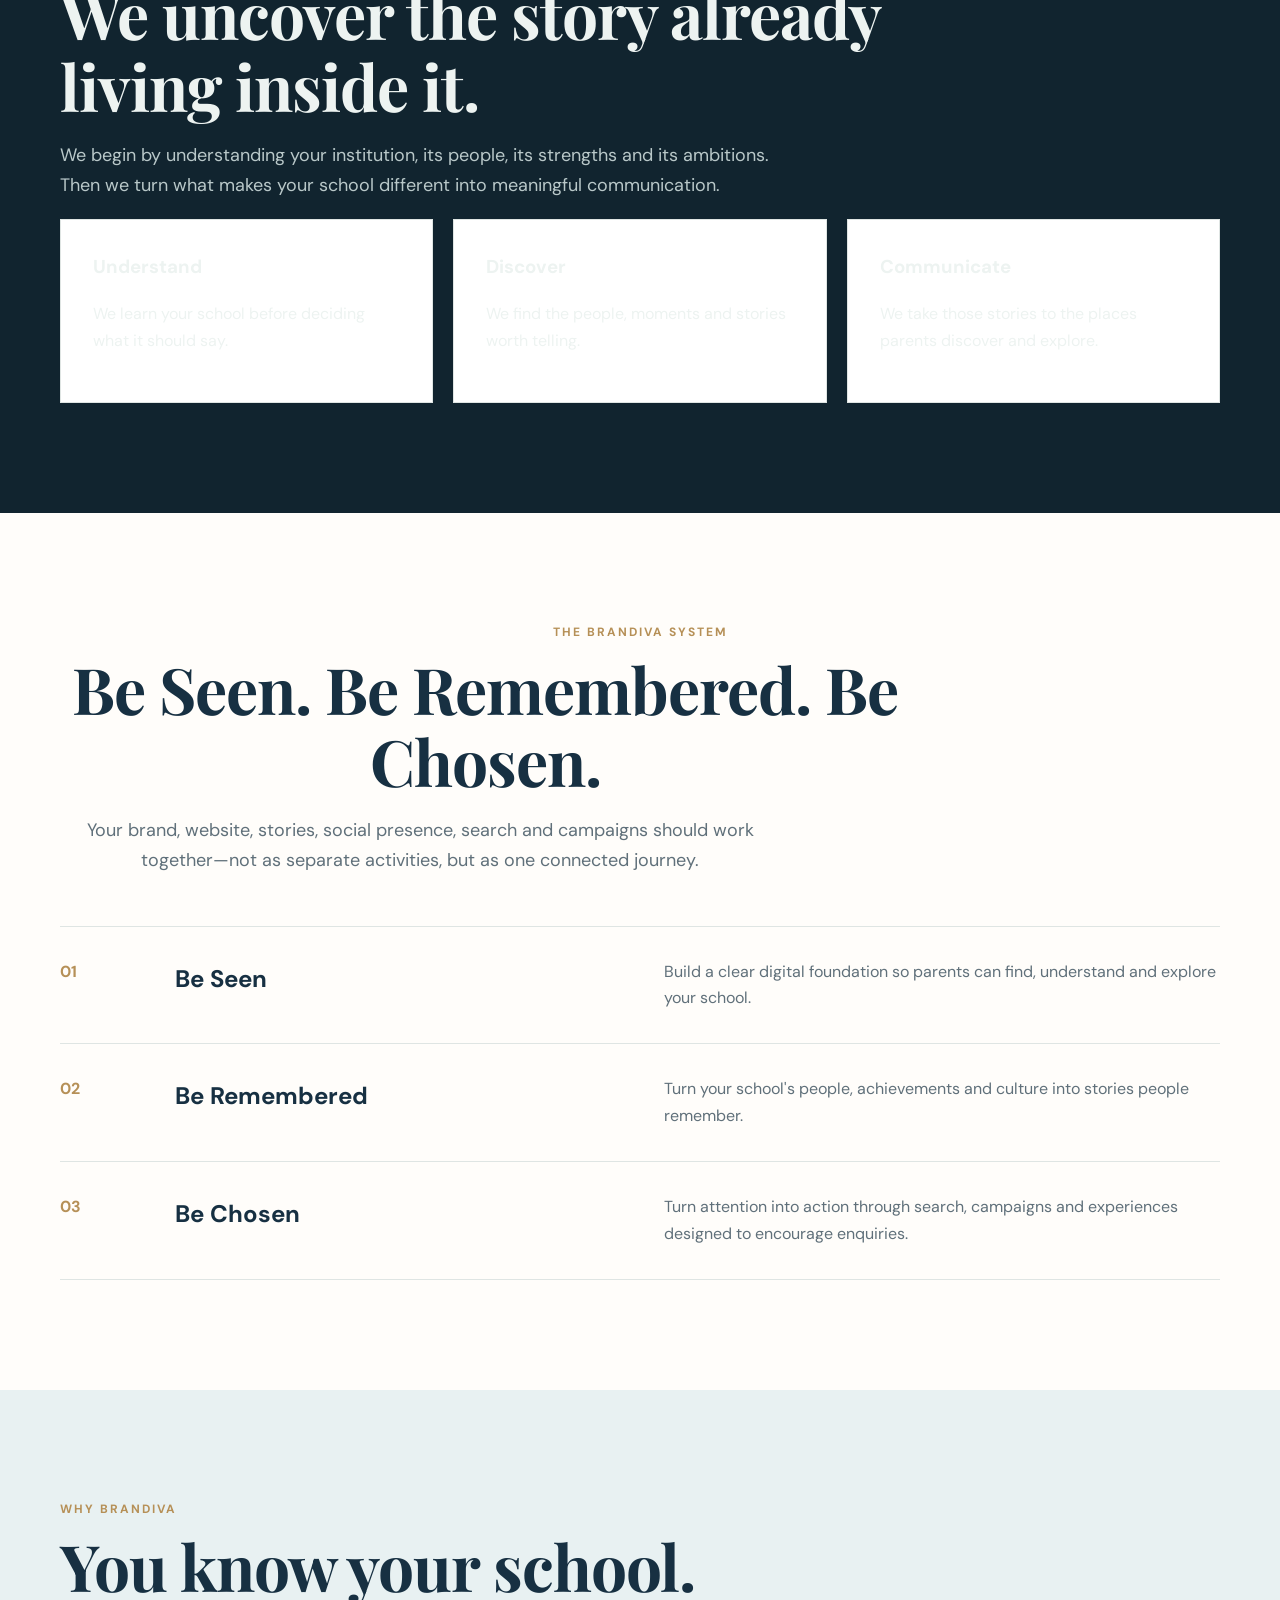
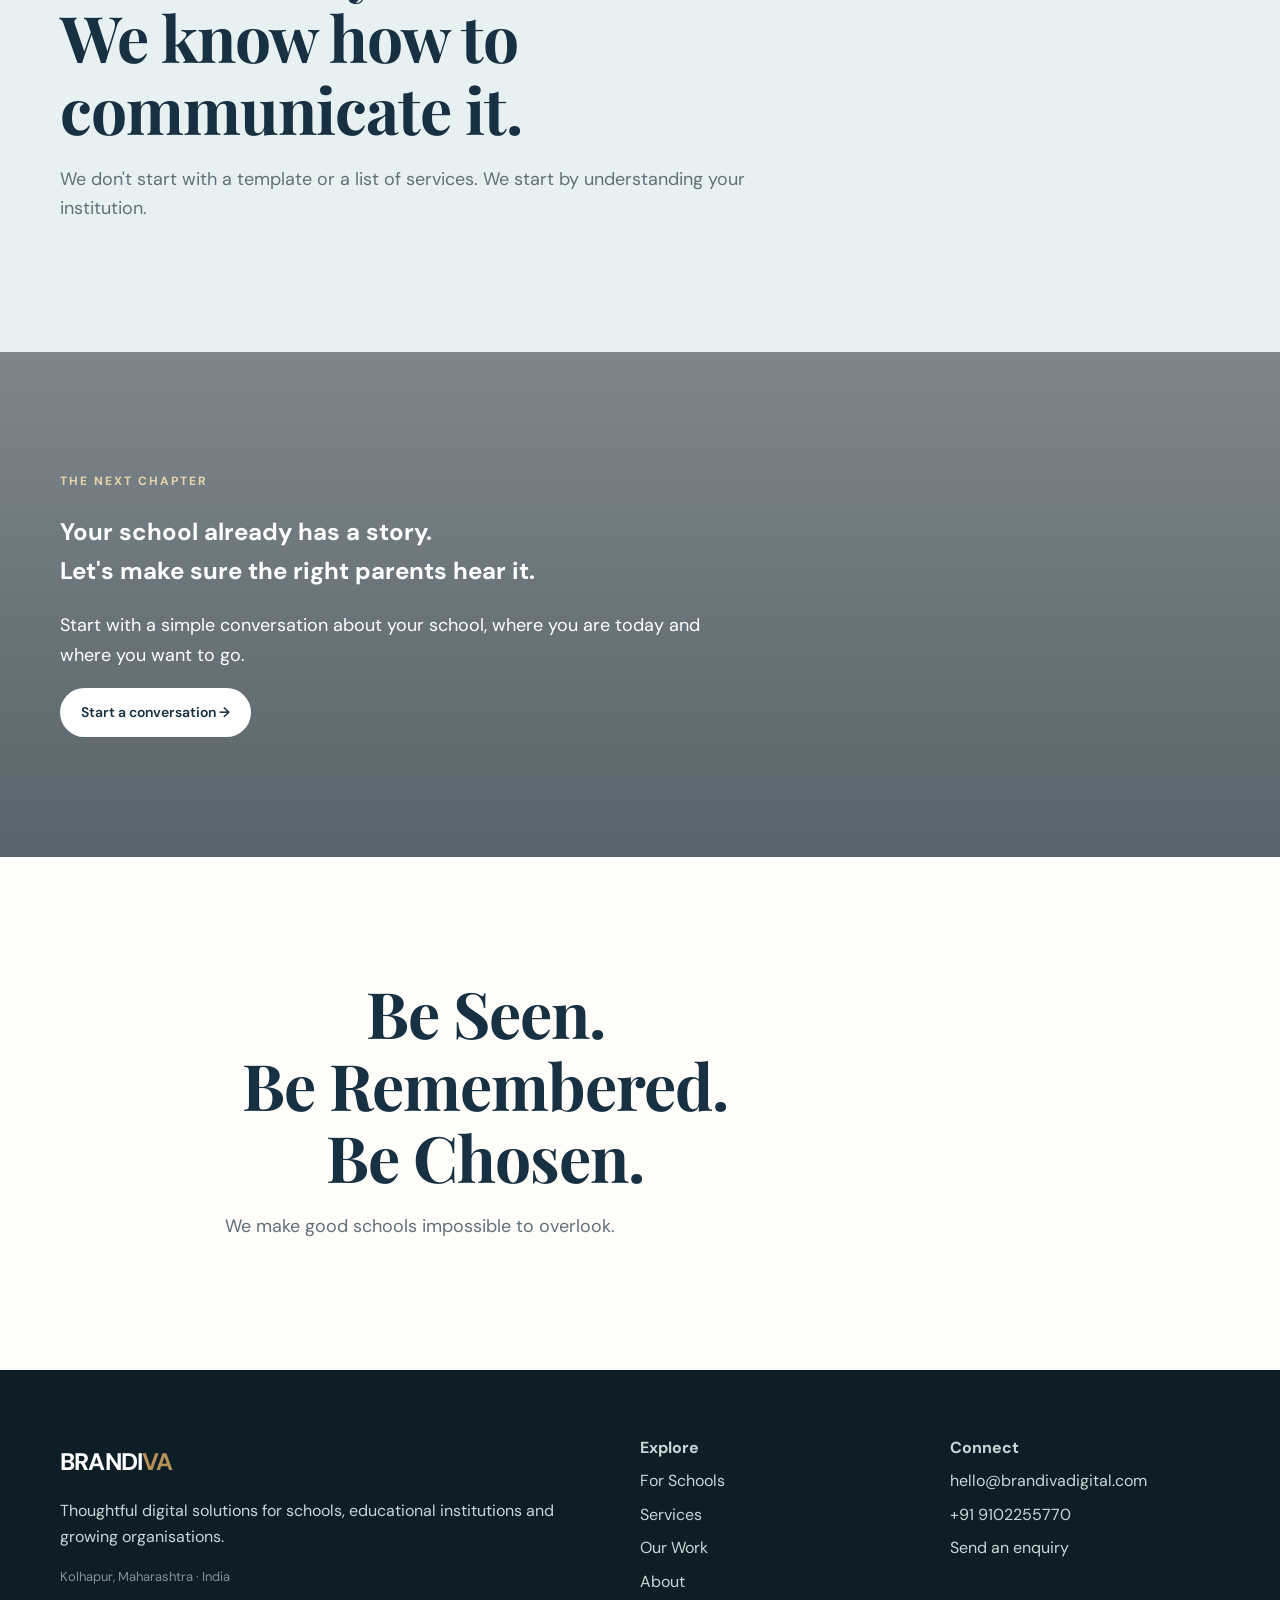
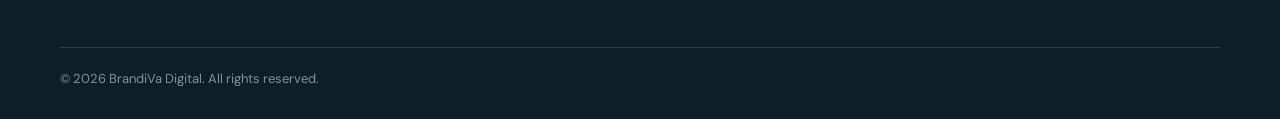
==== commit 232ce0d8: "Update index.html" ====
--- a/index.html
+++ b/index.html
@@ -1,11 +1,345 @@
-<!doctype html><html lang="en"><head><meta charset="utf-8"><meta name="viewport" content="width=device-width,initial-scale=1"><title>BrandiVa Digital | Digital Partner for Schools</title><meta name="description" content="BrandiVa helps schools and educational institutions build professional websites, branding and digital presence."><link rel="stylesheet" href="style.css"></head><body><script src="header.js"></script><main>
-<section class="hero"><div class="hero-copy"><div class="eyebrow">Digital Partner for Education</div><h1>Every school has a story.</h1><p>Every day, inside a school, learning, ambition and trust quietly take shape. The question is—when parents look online, are they seeing the real story?</p><div style="margin-top:25px"><a class="btn" href="#story">Discover the story ↓</a></div></div><div class="hero-img"></div></section>
-<section id="story" class="section"><div class="container story"><div><div class="kicker">Chapter One</div><h2>Inside the campus, meaningful stories unfold every day.</h2><p class="lead">Teachers prepare. Students learn. Friendships form. Achievements are earned. Parents place their trust in an institution that is helping shape a future.</p><p>These moments are real. Yet many of them remain invisible to the people who first discover a school through a search engine or a phone screen.</p></div><div class="story-img" style="background-image:url('https://images.unsplash.com/photo-1497486751825-1233686d5d80?auto=format&fit=crop&w=1200&q=85')"></div></div></section>
-<section class="section alt"><div class="container story"><div class="story-img" style="background-image:url('https://images.unsplash.com/photo-1544717305-2782549b5136?auto=format&fit=crop&w=1200&q=85')"></div><div><div class="kicker">Chapter Two</div><h2>Before parents walk through your gates, they often walk through your digital presence.</h2><p class="lead">A website, a Google search and a social media profile can become a family's first introduction to your institution.</p><p>That first impression quietly influences perception—long before a campus visit or a conversation with your admissions team.</p></div></div></section>
-<section class="photo-band"><div class="photo-grid"><div class="photo" style="background-image:url('https://images.unsplash.com/photo-1509062522246-3755977927d7?auto=format&fit=crop&w=1500&q=90')"><div class="photo-caption">Inside every school, a thousand small stories are unfolding.</div></div><div class="photo" style="background-image:url('https://images.unsplash.com/photo-1497486751825-1233686d5d80?auto=format&fit=crop&w=900&q=90')"><div class="photo-caption">Learning.</div></div><div class="photo" style="background-image:url('https://images.unsplash.com/photo-1523240795612-9a054b0db644?auto=format&fit=crop&w=900&q=90')"><div class="photo-caption">Belonging.</div></div></div></section>
-<section class="section"><div class="container"><div class="center"><div class="kicker">The Digital Gap</div><h2>Sometimes, reality is far better than what the internet shows.</h2></div><div class="gap"><div><h3>Your school in reality</h3><ul><li>Dedicated teachers and leadership</li><li>Student achievements and activities</li><li>Infrastructure and learning spaces</li><li>Years of trust within the community</li></ul></div><div class="vs">VS</div><div><h3>Your school online</h3><ul><li>Outdated or incomplete information</li><li>A website that does not reflect the institution</li><li>Achievements that remain unseen</li><li>Inconsistent communication</li></ul></div></div></div></section>
-<section class="reveal alt"><div class="container"><p>A school doesn't need to become something else online.<br><strong>It simply needs to be represented for what it truly is.</strong></p></div></section>
-<section class="section dark"><div class="container"><div class="kicker">This is where BrandiVa comes in</div><h2>We help schools tell their digital story.</h2><p class="lead" style="color:#b9c8c9">Not with random templates or generic marketing language. We begin by understanding the institution, then build a digital presence that feels clear, credible and true to its identity.</p><div class="services"><div class="service"><span class="num">01</span><h3>Be Seen</h3><p>Professional school websites and search-friendly digital foundations.</p></div><div class="service"><span class="num">02</span><h3>Be Remembered</h3><p>Branding and creative systems that make communication recognisable.</p></div><div class="service"><span class="num">03</span><h3>Stay Connected</h3><p>Meaningful social media and digital communication for parents and communities.</p></div><div class="service"><span class="num">04</span><h3>Build Trust</h3><p>A complete digital presence that reflects the work already happening inside your institution.</p></div></div><div style="margin-top:35px"><a class="btn gold" href="services.html">Explore what we create →</a></div></div></section>
-<section class="section"><div class="container"><div class="kicker">Our approach</div><h2>We don't start with a template. We start with your institution.</h2><div class="grid"><div class="card"><h3>Listen</h3><p>We understand your institution, audience and priorities.</p></div><div class="card"><h3>Translate</h3><p>We turn real-world strengths into a clear digital story.</p></div><div class="card"><h3>Build</h3><p>We create websites, content and communication with purpose.</p></div></div></div></section>
-<section class="section alt"><div class="container"><div class="kicker">Beyond education</div><h2>Thoughtful digital work for organisations with something meaningful to build.</h2><p class="lead">Schools are our priority focus, while our wider capabilities support selected businesses, professionals and growing brands.</p><div style="margin-top:25px"><a class="btn" href="about.html">Meet BrandiVa →</a></div></div></section>
-<section class="cta"><div class="container"><div class="kicker" style="color:#ead5ad">The next chapter</div><h2>Your school has a story. Let's help the world see it.</h2><p style="max-width:650px;font-size:18px">Start with a simple conversation about where your institution is today and what its digital presence could become.</p><a class="btn light" href="https://wa.me/919102255770" target="_blank">Start a conversation →</a></div></section></main><script src="footer.js"></script></body></html>
+<!doctype html>
+<html lang="en">
+<head>
+  <meta charset="utf-8">
+  <meta name="viewport" content="width=device-width, initial-scale=1">
+
+  <title>BrandiVa Digital | School Growth & Communication Partner</title>
+
+  <meta
+    name="description"
+    content="BrandiVa helps schools turn their real strengths into visibility, trust and growth through storytelling, digital presence and marketing."
+  >
+
+  <link rel="stylesheet" href="style.css">
+</head>
+
+<body>
+
+<script src="header.js"></script>
+
+<main>
+
+  <!-- HERO -->
+  <section class="hero">
+
+    <div class="hero-copy">
+
+      <div class="eyebrow">
+        School Growth & Communication Partner
+      </div>
+
+      <h1>
+        Your school has spent years building something valuable.
+        <br>
+        <strong>Let parents see it.</strong>
+      </h1>
+
+      <p>
+        BrandiVa helps schools turn their real strengths into visibility,
+        trust and growth through storytelling, digital presence and marketing.
+      </p>
+
+      <div style="margin-top:25px">
+        <a class="btn" href="#story">
+          Discover how we work →
+        </a>
+      </div>
+
+    </div>
+
+    <div class="hero-img"></div>
+
+  </section>
+
+
+  <!-- THE GAP -->
+  <section id="story" class="section">
+
+    <div class="container story">
+
+      <div>
+
+        <div class="kicker">
+          THE GAP
+        </div>
+
+        <h2>
+          A good school can still be overlooked.
+        </h2>
+
+        <p class="lead">
+          Great teachers. Strong values. Successful students.
+          Years of experience. A story worth telling.
+        </p>
+
+        <p>
+          But before parents visit your school, they may discover it
+          through a search, a website or a social media page.
+        </p>
+
+        <p>
+          If your digital presence doesn't reflect the school you've built,
+          something important gets lost.
+        </p>
+
+      </div>
+
+      <div
+        class="story-img"
+        style="background-image:url('https://images.unsplash.com/photo-1497486751825-1233686d5d80?auto=format&fit=crop&w=1200&q=85')">
+      </div>
+
+    </div>
+
+  </section>
+
+
+  <!-- THE STORY -->
+  <section class="section alt">
+
+    <div class="container story">
+
+      <div
+        class="story-img"
+        style="background-image:url('https://images.unsplash.com/photo-1509062522246-3755977927d7?auto=format&fit=crop&w=1200&q=85')">
+      </div>
+
+      <div>
+
+        <div class="kicker">
+          OUR BELIEF
+        </div>
+
+        <h2>
+          Every school has a story worth hearing.
+        </h2>
+
+        <p class="lead">
+          The founder who built it. The teacher who stayed.
+          The student who achieved something extraordinary.
+          The values that shape everyday life.
+        </p>
+
+        <p>
+          These stories already exist inside your school.
+          We help uncover them and communicate them to the people who matter.
+        </p>
+
+      </div>
+
+    </div>
+
+  </section>
+
+
+  <!-- BRANDIVA -->
+  <section class="section dark">
+
+    <div class="container">
+
+      <div class="kicker">
+        THIS IS BRANDIVA
+      </div>
+
+      <h2>
+        We don't create content about your school.
+        <br>
+        <strong>
+          We uncover the story already living inside it.
+        </strong>
+      </h2>
+
+      <p class="lead" style="color:#b9c8c9;max-width:720px">
+        We begin by understanding your institution, its people,
+        its strengths and its ambitions. Then we turn what makes
+        your school different into meaningful communication.
+      </p>
+
+      <div class="grid">
+
+        <div class="card">
+          <h3>Understand</h3>
+          <p>
+            We learn your school before deciding what it should say.
+          </p>
+        </div>
+
+        <div class="card">
+          <h3>Discover</h3>
+          <p>
+            We find the people, moments and stories worth telling.
+          </p>
+        </div>
+
+        <div class="card">
+          <h3>Communicate</h3>
+          <p>
+            We take those stories to the places parents discover and explore.
+          </p>
+        </div>
+
+      </div>
+
+    </div>
+
+  </section>
+
+
+  <!-- THE BRANDIVA SYSTEM -->
+  <section class="section">
+
+    <div class="container">
+
+      <div class="center">
+
+        <div class="kicker">
+          THE BRANDIVA SYSTEM
+        </div>
+
+        <h2>
+          Be Seen. Be Remembered. Be Chosen.
+        </h2>
+
+        <p class="lead">
+          Your brand, website, stories, social presence, search
+          and campaigns should work together—not as separate activities,
+          but as one connected journey.
+        </p>
+
+      </div>
+
+      <div class="services">
+
+        <div class="service">
+
+          <span class="num">01</span>
+
+          <h3>Be Seen</h3>
+
+          <p>
+            Build a clear digital foundation so parents can find,
+            understand and explore your school.
+          </p>
+
+        </div>
+
+
+        <div class="service">
+
+          <span class="num">02</span>
+
+          <h3>Be Remembered</h3>
+
+          <p>
+            Turn your school's people, achievements and culture
+            into stories people remember.
+          </p>
+
+        </div>
+
+
+        <div class="service">
+
+          <span class="num">03</span>
+
+          <h3>Be Chosen</h3>
+
+          <p>
+            Turn attention into action through search, campaigns
+            and experiences designed to encourage enquiries.
+          </p>
+
+        </div>
+
+      </div>
+
+    </div>
+
+  </section>
+
+
+  <!-- DIFFERENCE -->
+  <section class="section alt">
+
+    <div class="container">
+
+      <div class="kicker">
+        WHY BRANDIVA
+      </div>
+
+      <h2>
+        You know your school.
+        <br>
+        <strong>We know how to communicate it.</strong>
+      </h2>
+
+      <p class="lead" style="max-width:720px">
+        We don't start with a template or a list of services.
+        We start by understanding your institution.
+      </p>
+
+    </div>
+
+  </section>
+
+
+  <!-- FINAL CTA -->
+  <section class="cta">
+
+    <div class="container">
+
+      <div class="kicker" style="color:#ead5ad">
+        THE NEXT CHAPTER
+      </div>
+
+      <h2>
+        Your school already has a story.
+        <br>
+        Let's make sure the right parents hear it.
+      </h2>
+
+      <p style="max-width:650px;font-size:18px">
+        Start with a simple conversation about your school,
+        where you are today and where you want to go.
+      </p>
+
+      <a
+        class="btn light"
+        href="https://wa.me/919102255770"
+        target="_blank">
+        Start a conversation →
+      </a>
+
+    </div>
+
+  </section>
+
+
+  <!-- BRAND CLOSE -->
+  <section class="section">
+
+    <div class="container center">
+
+      <h2>
+        Be Seen.
+        <br>
+        Be Remembered.
+        <br>
+        Be Chosen.
+      </h2>
+
+      <p class="lead">
+        We make good schools impossible to overlook.
+      </p>
+
+    </div>
+
+  </section>
+
+</main>
+
+<script src="footer.js"></script>
+
+</body>
+</html>
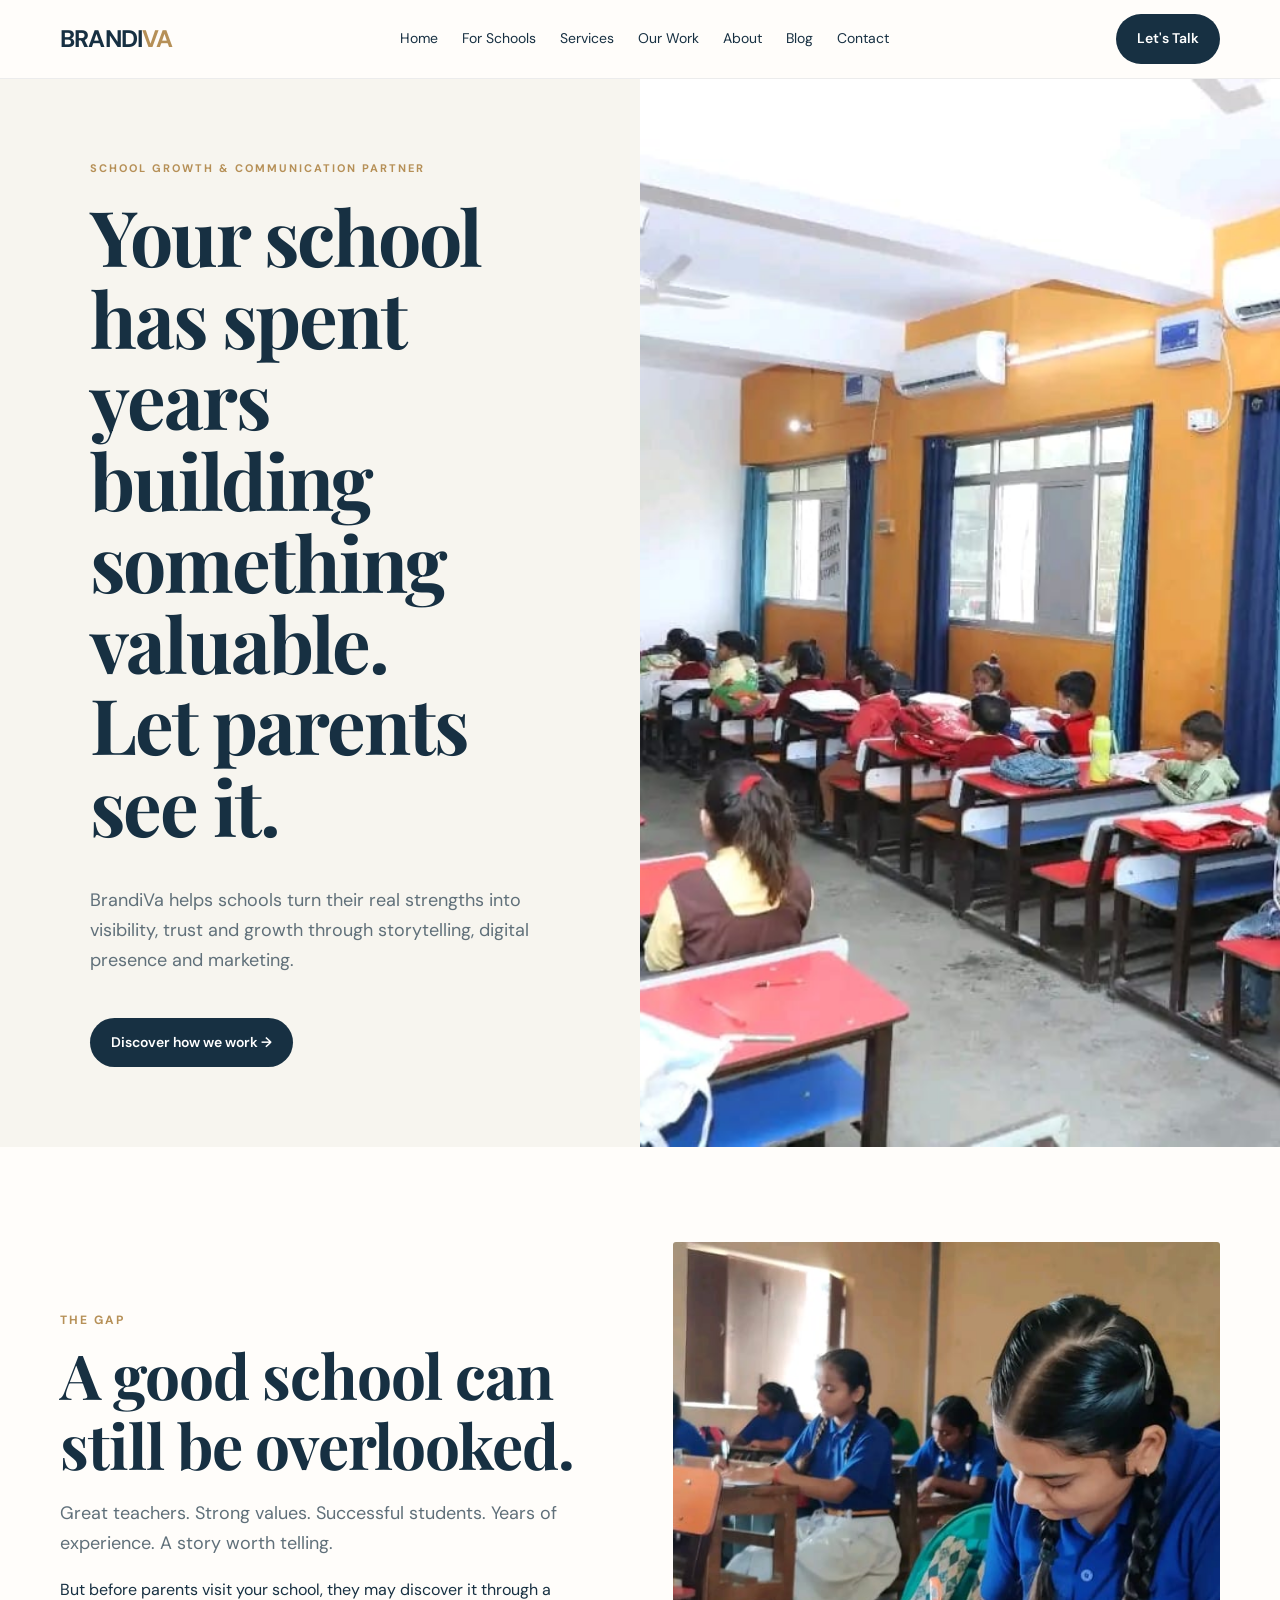
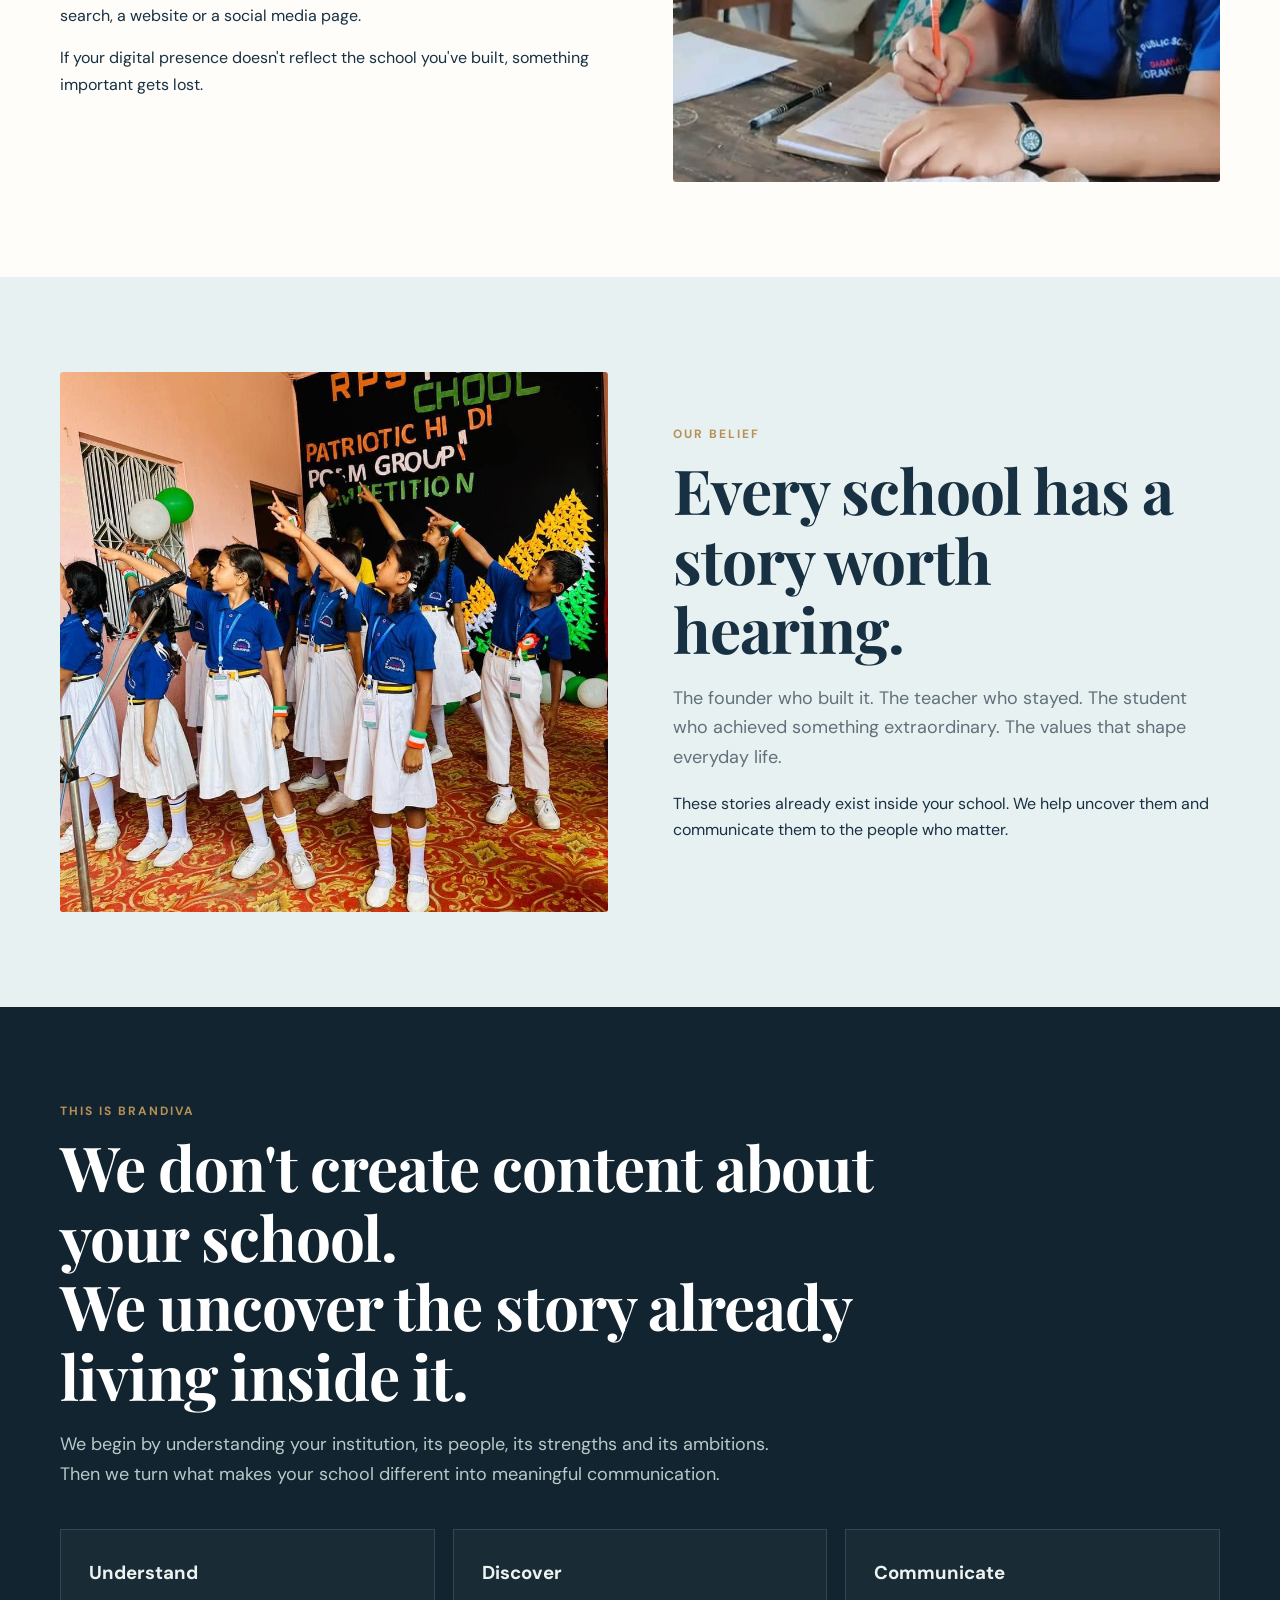
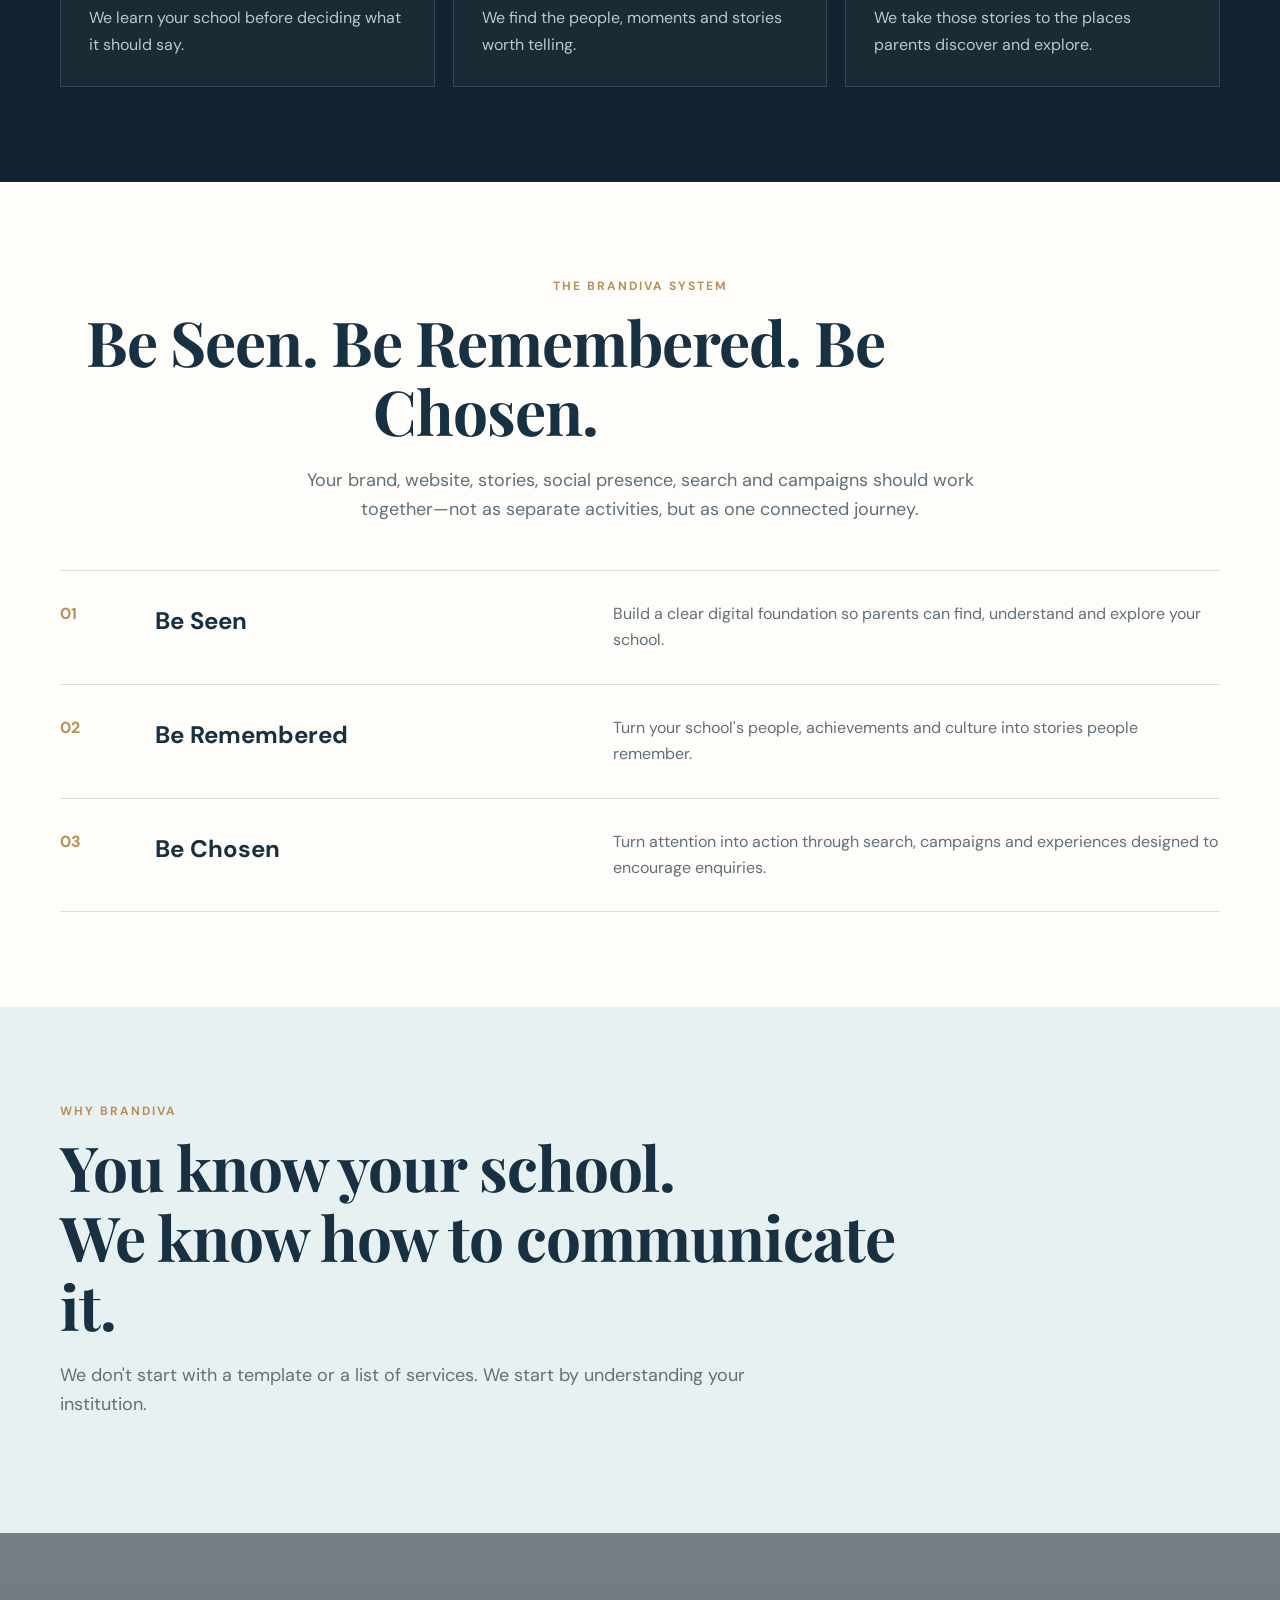
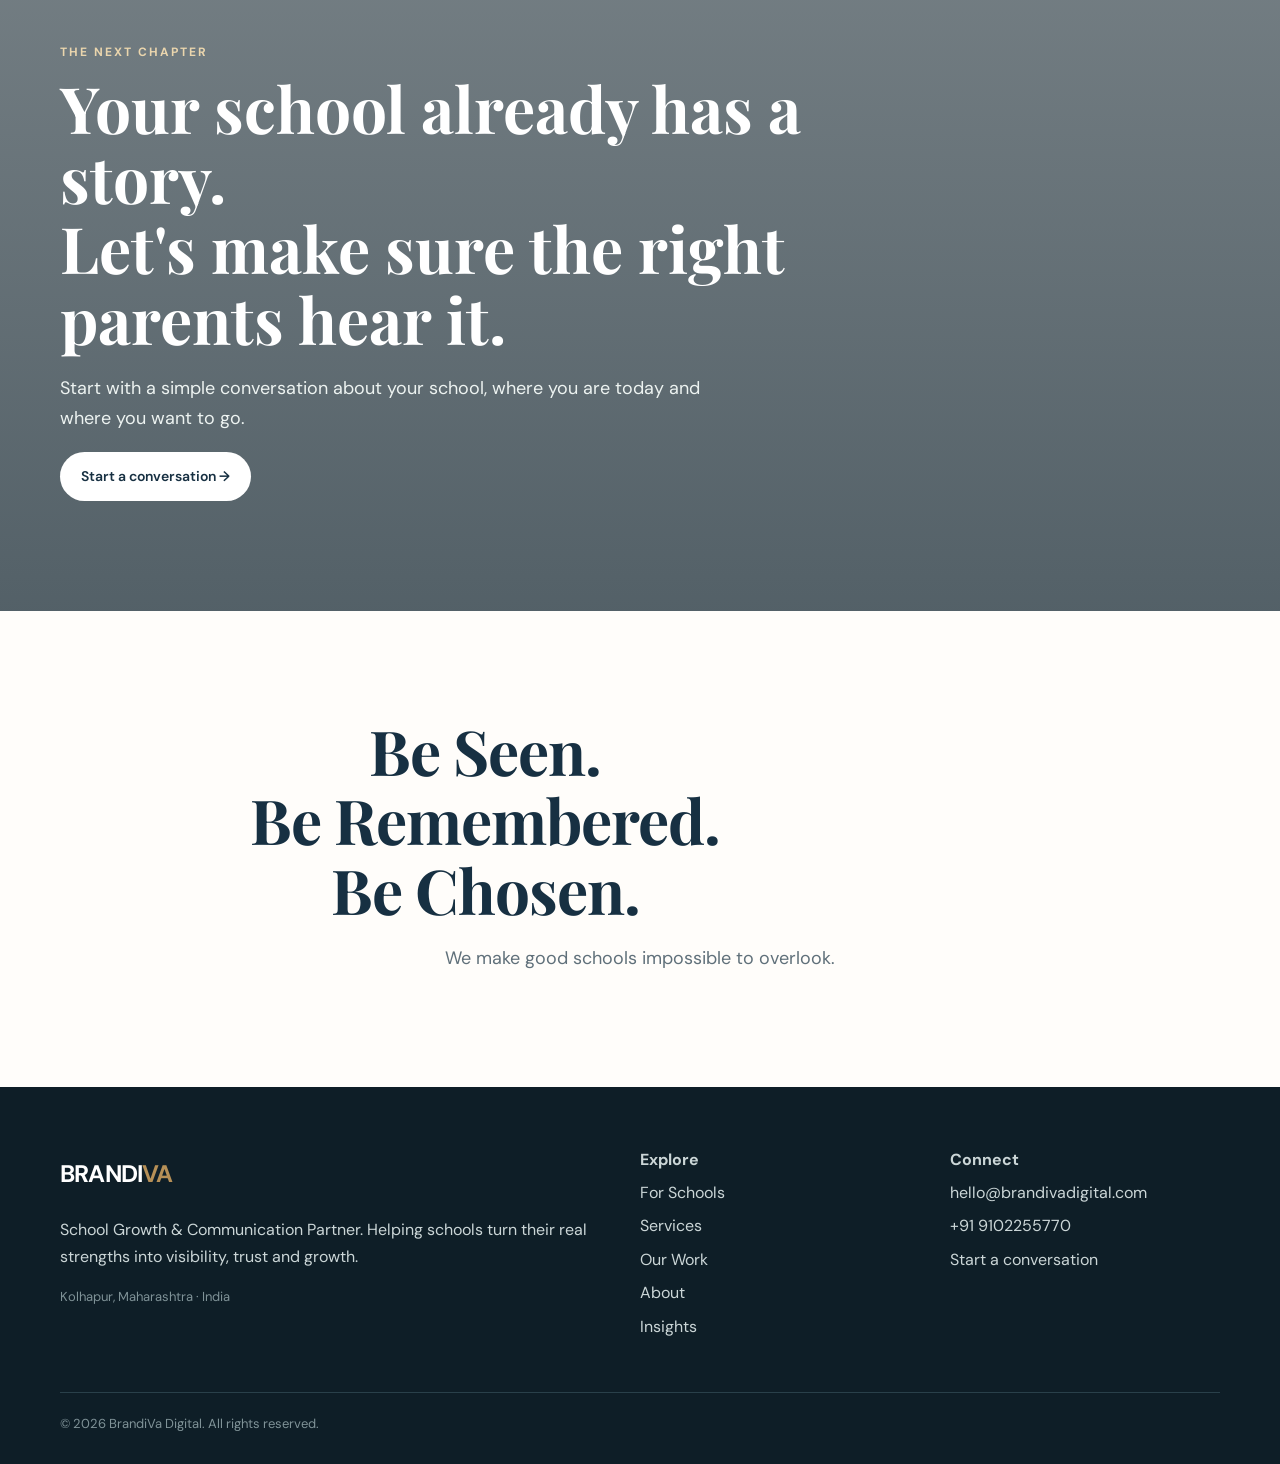
==== commit 8e9607da: "Update index.html" ====
--- a/index.html
+++ b/index.html
@@ -85,10 +85,10 @@
 
       </div>
 
-      <div
-        class="story-img"
-        style="background-image:url('https://images.unsplash.com/photo-1497486751825-1233686d5d80?auto=format&fit=crop&w=1200&q=85')">
-      </div>
+   <div
+  class="story-img"
+  style="background-image:url('chapter 1.jpg')">
+</div>
 
     </div>
 
@@ -101,10 +101,9 @@
     <div class="container story">
 
       <div
-        class="story-img"
-        style="background-image:url('https://images.unsplash.com/photo-1509062522246-3755977927d7?auto=format&fit=crop&w=1200&q=85')">
-      </div>
-
+  class="story-img"
+  style="background-image:url('learning section.jpg')">
+</div>
       <div>
 
         <div class="kicker">
--- a/style.css
+++ b/style.css
@@ -1,19 +1,967 @@
 @import url('https://fonts.googleapis.com/css2?family=DM+Sans:wght@400;500;600;700&family=Playfair+Display:wght@500;600;700&display=swap');
-:root{--ink:#173042;--muted:#60707a;--cream:#f7f5ef;--paper:#fffdfa;--sky:#e8f1f2;--accent:#b69057;--line:#dfe5e3;--dark:#11242f}*{box-sizing:border-box}html{scroll-behavior:smooth}body{margin:0;font-family:'DM Sans',sans-serif;background:var(--paper);color:var(--ink);line-height:1.65}a{text-decoration:none;color:inherit}.container{width:min(1160px,92%);margin:auto}.nav{position:sticky;top:0;z-index:20;background:rgba(255,253,250,.92);backdrop-filter:blur(14px);border-bottom:1px solid rgba(23,48,66,.08)}.navin{height:78px;display:flex;align-items:center;justify-content:space-between;gap:20px}.logo{font-weight:700;letter-spacing:-.8px;font-size:24px}.logo span{color:var(--accent)}.links{display:flex;gap:24px;font-size:14px}.links a:hover{color:var(--accent)}.menu{display:none;background:none;border:0;font-size:24px}.btn{display:inline-block;background:var(--ink);color:#fff;padding:13px 21px;border-radius:999px;font-size:14px;font-weight:600}.btn.light{background:#fff;color:var(--ink)}.btn.gold{background:var(--accent)}.hero{min-height:calc(100vh - 78px);display:grid;grid-template-columns:1.05fr .95fr;background:var(--cream)}.hero-copy{padding:clamp(70px,10vw,150px) max(4vw,40px);display:flex;justify-content:center;flex-direction:column}.eyebrow{font-size:11px;letter-spacing:2px;font-weight:700;color:var(--accent);text-transform:uppercase}.hero h1,.display{font-family:'Playfair Display',serif;line-height:1.04;font-size:clamp(52px,7vw,96px);letter-spacing:-2px;margin:18px 0 22px}.hero p{max-width:600px;color:var(--muted);font-size:18px}.hero-img{min-height:580px;background:linear-gradient(180deg,rgba(17,36,47,.08),rgba(17,36,47,.35)),url('https://images.unsplash.com/photo-1509062522246-3755977927d7?auto=format&fit=crop&w=1500&q=85') center/cover}.section{padding:110px 0}.section.alt{background:var(--sky)}.section.dark{background:var(--dark);color:#edf3f1}.kicker{color:var(--accent);font-size:12px;letter-spacing:2px;text-transform:uppercase;font-weight:700}.section h2{font-family:'Playfair Display',serif;font-size:clamp(38px,5vw,66px);line-height:1.12;letter-spacing:-1px;margin:10px 0 20px;max-width:850px}.lead{font-size:18px;color:var(--muted);max-width:720px}.story{display:grid;grid-template-columns:1fr 1fr;gap:70px;align-items:center}.story-img{height:620px;background:center/cover;border-radius:3px}.quote{font-family:'Playfair Display',serif;font-size:clamp(36px,5vw,70px);line-height:1.15;max-width:950px}.center{text-align:center}.phone{background:#fff;border:10px solid #152c38;border-radius:32px;width:270px;height:500px;margin:auto;padding:16px;box-shadow:0 25px 70px rgba(17,36,47,.2)}.phone-screen{height:100%;border-radius:18px;background:linear-gradient(180deg,#eef4f2,#fff);padding:20px}.gap{display:grid;grid-template-columns:1fr 90px 1fr;align-items:stretch;margin-top:50px}.gap>div{padding:38px;border:1px solid var(--line)}.gap h3{font-size:14px;letter-spacing:1.5px;text-transform:uppercase}.gap ul{padding-left:18px;color:var(--muted)}.vs{display:grid;place-items:center;background:var(--ink);color:#fff;font-family:'Playfair Display',serif;font-size:25px}.reveal{text-align:center;padding:140px 0}.reveal p{font-family:'Playfair Display',serif;font-size:clamp(36px,5vw,70px);line-height:1.2;margin:0 auto;max-width:980px}.services{border-top:1px solid var(--line);margin-top:50px}.service{display:grid;grid-template-columns:90px 1fr 1.2fr;gap:25px;padding:32px 0;border-bottom:1px solid var(--line);align-items:start}.num{color:var(--accent);font-weight:700}.service h3{margin:0;font-size:24px}.service p{margin:0;color:var(--muted)}.grid{display:grid;grid-template-columns:repeat(3,1fr);gap:20px}.card{background:#fff;padding:32px;border:1px solid var(--line)}.card h3{margin-top:0}.work{display:grid;grid-template-columns:1.1fr .9fr;gap:24px;margin-top:40px}.workshot{min-height:430px;background:center/cover}.cta{padding:120px 0;background:linear-gradient(rgba(17,36,47,.55),rgba(17,36,47,.7)),url('https://images.unsplash.com/photo-1503676260728-1c00da094a0b?auto=format&fit=crop&w=1800&q=85') center/cover;color:white}.cta h2{color:#fff}.footer{background:#0e1e27;color:#cbd6d7;padding:65px 0 30px}.footgrid{display:grid;grid-template-columns:2fr 1fr 1fr;gap:40px}.footer a{display:block;margin:7px 0}.small{font-size:13px;color:#7f9297}.pagehero{padding:120px 0 85px;background:var(--cream)}.pagehero h1{font-family:'Playfair Display',serif;font-size:clamp(48px,7vw,88px);line-height:1.05;max-width:900px;margin:15px 0}.seo p{color:var(--muted)}.faq{border-top:1px solid var(--line)}.faq details{padding:20px 0;border-bottom:1px solid var(--line)}.faq summary{cursor:pointer;font-weight:700}.contactbox{display:grid;grid-template-columns:1fr 1fr;gap:30px;background:var(--sky);padding:45px}.form input,.form textarea,.form select{width:100%;padding:14px;margin:7px 0 14px;border:1px solid #ccd7d7;background:#fff;font:inherit}.badge{display:inline-block;padding:7px 11px;border:1px solid var(--line);font-size:12px;border-radius:99px;margin:5px}.note{padding:16px 18px;background:#fff6df;border-left:3px solid var(--accent);font-size:14px}
-@media(max-width:800px){.links{display:none}.menu{display:block}.hero,.story,.work,.contactbox{grid-template-columns:1fr}.hero-copy{padding:80px 7%}.hero-img{min-height:460px}.section{padding:75px 0}.story-img{height:420px}.gap{grid-template-columns:1fr}.vs{min-height:60px}.grid{grid-template-columns:1fr}.service{grid-template-columns:45px 1fr}.service p{grid-column:2}.footgrid{grid-template-columns:1fr}.navin{height:68px}.pagehero{padding:85px 0 65px}}
-
-/* Visual storytelling upgrade */
-.pagehero.visual{position:relative;min-height:560px;display:flex;align-items:flex-end;overflow:hidden;color:#fff;background:#173042 center/cover no-repeat}
-.pagehero.visual:before{content:"";position:absolute;inset:0;background:linear-gradient(90deg,rgba(10,25,34,.88),rgba(10,25,34,.42),rgba(10,25,34,.18))}
-.pagehero.visual .container{position:relative;z-index:1;padding-bottom:75px}.pagehero.visual .lead{color:#e4eceb}.pagehero.visual .eyebrow{color:#ead5ad}
-.school-hero{background-image:url('https://images.unsplash.com/photo-1509062522246-3755977927d7?auto=format&fit=crop&w=1800&q=90')}
-.services-hero{background-image:url('https://images.unsplash.com/photo-1523240795612-9a054b0db644?auto=format&fit=crop&w=1800&q=90')}
-.work-hero{background-image:url('https://images.unsplash.com/photo-1516321318423-f06f85e504b3?auto=format&fit=crop&w=1800&q=90')}
-.about-hero{background-image:url('https://images.unsplash.com/photo-1529156069898-49953e39b3ac?auto=format&fit=crop&w=1800&q=90')}
-.contact-hero{background-image:url('https://images.unsplash.com/photo-1523050854058-8df90110c9f1?auto=format&fit=crop&w=1800&q=90')}
-.photo-band{padding:0;background:var(--paper)}.photo-grid{display:grid;grid-template-columns:1.2fr .8fr .8fr;gap:14px;min-height:520px}.photo-grid .photo{min-height:260px;background:center/cover;position:relative}.photo-grid .photo:first-child{grid-row:span 2}.photo-grid .photo:after{content:"";position:absolute;inset:0;background:linear-gradient(180deg,transparent 55%,rgba(10,25,34,.35))}
-.photo-caption{position:absolute;z-index:1;left:24px;bottom:20px;color:#fff;font-family:'Playfair Display',serif;font-size:22px;line-height:1.15;max-width:250px}
-.visual-split{display:grid;grid-template-columns:.9fr 1.1fr;min-height:680px}.visual-split .visual-image{background:center/cover}.visual-split .visual-copy{padding:clamp(55px,8vw,120px);display:flex;flex-direction:column;justify-content:center;background:#edf4f3}
-.device-visual{margin-top:55px;min-height:420px;background:linear-gradient(120deg,rgba(17,36,47,.18),rgba(17,36,47,.05)),url('https://images.unsplash.com/photo-1516321318423-f06f85e504b3?auto=format&fit=crop&w=1800&q=90') center/cover;border-radius:3px;position:relative}.device-visual:after{content:'A digital presence should feel as real as the institution behind it.';position:absolute;left:28px;bottom:28px;max-width:430px;color:#fff;font-family:'Playfair Display',serif;font-size:clamp(28px,4vw,48px);line-height:1.08}
-.image-card{min-height:360px;background:center/cover;margin-top:30px}
-@media(max-width:800px){.pagehero.visual{min-height:500px}.photo-grid{grid-template-columns:1fr;min-height:auto}.photo-grid .photo:first-child{grid-row:auto;min-height:420px}.photo-grid .photo{min-height:280px}.visual-split{grid-template-columns:1fr}.visual-split .visual-image{min-height:430px}.pagehero.visual .container{padding-bottom:55px}}
+
+:root{
+  --ink:#173042;
+  --muted:#60707a;
+  --cream:#f7f5ef;
+  --paper:#fffdfa;
+  --sky:#e8f1f2;
+  --accent:#b69057;
+  --line:#dfe5e3;
+  --dark:#11242f;
+}
+
+*{
+  box-sizing:border-box;
+}
+
+html{
+  scroll-behavior:smooth;
+}
+
+body{
+  margin:0;
+  font-family:'DM Sans',sans-serif;
+  background:var(--paper);
+  color:var(--ink);
+  line-height:1.65;
+}
+
+a{
+  text-decoration:none;
+  color:inherit;
+}
+
+.container{
+  width:min(1160px,92%);
+  margin:auto;
+}
+
+
+/* =========================
+   NAVIGATION
+========================= */
+
+.nav{
+  position:sticky;
+  top:0;
+  z-index:20;
+  background:rgba(255,253,250,.94);
+  backdrop-filter:blur(14px);
+  border-bottom:1px solid rgba(23,48,66,.08);
+}
+
+.navin{
+  height:78px;
+  display:flex;
+  align-items:center;
+  justify-content:space-between;
+  gap:20px;
+}
+
+.logo{
+  font-weight:700;
+  letter-spacing:-.8px;
+  font-size:24px;
+}
+
+.logo span{
+  color:var(--accent);
+}
+
+.links{
+  display:flex;
+  gap:24px;
+  font-size:14px;
+}
+
+.links a{
+  transition:.2s ease;
+}
+
+.links a:hover{
+  color:var(--accent);
+}
+
+.menu{
+  display:none;
+  background:none;
+  border:0;
+  font-size:24px;
+}
+
+
+/* =========================
+   BUTTONS
+========================= */
+
+.btn{
+  display:inline-block;
+  background:var(--ink);
+  color:#fff;
+  padding:13px 21px;
+  border-radius:999px;
+  font-size:14px;
+  font-weight:600;
+  transition:.25s ease;
+}
+
+.btn:hover{
+  transform:translateY(-2px);
+  opacity:.92;
+}
+
+.btn.light{
+  background:#fff;
+  color:var(--ink);
+}
+
+.btn.gold{
+  background:var(--accent);
+  color:#fff;
+}
+
+
+/* =========================
+   HERO
+========================= */
+
+.hero{
+  min-height:calc(100vh - 78px);
+  display:grid;
+  grid-template-columns:1.05fr .95fr;
+  background:var(--cream);
+}
+
+.hero-copy{
+  padding:clamp(70px,9vw,135px) max(4vw,40px);
+  display:flex;
+  justify-content:center;
+  flex-direction:column;
+}
+
+.eyebrow{
+  font-size:11px;
+  letter-spacing:2px;
+  font-weight:700;
+  color:var(--accent);
+  text-transform:uppercase;
+}
+
+.hero h1,
+.display{
+  font-family:'Playfair Display',serif;
+  line-height:1.06;
+  font-size:clamp(46px,6vw,82px);
+  letter-spacing:-2px;
+  margin:18px 0 22px;
+  max-width:850px;
+}
+
+.hero h1 strong{
+  font-weight:700;
+}
+
+.hero p{
+  max-width:600px;
+  color:var(--muted);
+  font-size:18px;
+}
+
+.hero-img{
+  min-height:580px;
+  background:
+    linear-gradient(
+      180deg,
+      rgba(17,36,47,.08),
+      rgba(17,36,47,.38)
+    ),
+    url('hero section.jpg')
+    center/cover;
+}
+
+
+/* =========================
+   GENERAL SECTIONS
+========================= */
+
+.section{
+  padding:95px 0;
+}
+
+.section.alt{
+  background:var(--sky);
+}
+
+.section.dark{
+  background:var(--dark);
+  color:#edf3f1;
+}
+
+.section h2{
+  font-family:'Playfair Display',serif;
+  font-size:clamp(36px,5vw,62px);
+  line-height:1.12;
+  letter-spacing:-1px;
+  margin:10px 0 20px;
+  max-width:850px;
+}
+
+.section.dark h2{
+  color:#fff;
+}
+
+.kicker{
+  color:var(--accent);
+  font-size:12px;
+  letter-spacing:2px;
+  text-transform:uppercase;
+  font-weight:700;
+}
+
+.lead{
+  font-size:18px;
+  color:var(--muted);
+  max-width:720px;
+}
+
+.section.dark .lead{
+  color:#b9c8c9;
+}
+
+.center{
+  text-align:center;
+}
+
+.center .lead{
+  margin-left:auto;
+  margin-right:auto;
+}
+
+
+/* =========================
+   STORY SECTIONS
+========================= */
+
+.story{
+  display:grid;
+  grid-template-columns:1fr 1fr;
+  gap:65px;
+  align-items:center;
+}
+
+.story-img{
+  height:540px;
+  background:center/cover;
+  border-radius:3px;
+}
+
+
+/* =========================
+   STORY QUOTE
+========================= */
+
+.quote{
+  font-family:'Playfair Display',serif;
+  font-size:clamp(36px,5vw,70px);
+  line-height:1.15;
+  max-width:950px;
+}
+
+
+/* =========================
+   PHOTO BAND
+========================= */
+
+.photo-band{
+  padding:0;
+  background:var(--paper);
+}
+
+.photo-grid{
+  display:grid;
+  grid-template-columns:1.2fr .8fr .8fr;
+  gap:12px;
+  min-height:480px;
+}
+
+.photo-grid .photo{
+  min-height:250px;
+  background:center/cover;
+  position:relative;
+}
+
+.photo-grid .photo:first-child{
+  grid-row:span 2;
+}
+
+.photo-grid .photo:after{
+  content:"";
+  position:absolute;
+  inset:0;
+  background:linear-gradient(
+    180deg,
+    transparent 50%,
+    rgba(10,25,34,.38)
+  );
+}
+
+.photo-caption{
+  position:absolute;
+  z-index:1;
+  left:22px;
+  bottom:18px;
+  color:#fff;
+  font-family:'Playfair Display',serif;
+  font-size:21px;
+  line-height:1.15;
+  max-width:250px;
+}
+
+
+/* =========================
+   DIGITAL GAP
+========================= */
+
+.gap{
+  display:grid;
+  grid-template-columns:1fr 70px 1fr;
+  align-items:stretch;
+  margin-top:45px;
+}
+
+.gap>div{
+  padding:32px;
+  border:1px solid var(--line);
+}
+
+.gap h3{
+  font-size:14px;
+  letter-spacing:1.5px;
+  text-transform:uppercase;
+}
+
+.gap ul{
+  padding-left:18px;
+  color:var(--muted);
+}
+
+.vs{
+  display:grid;
+  place-items:center;
+  background:var(--ink);
+  color:#fff;
+  font-family:'Playfair Display',serif;
+  font-size:23px;
+}
+
+
+/* =========================
+   REVEAL / QUOTE SECTION
+========================= */
+
+.reveal{
+  text-align:center;
+  padding:120px 0;
+}
+
+.reveal p{
+  font-family:'Playfair Display',serif;
+  font-size:clamp(36px,5vw,68px);
+  line-height:1.18;
+  margin:0 auto;
+  max-width:980px;
+}
+
+
+/* =========================
+   BRANDIVA SYSTEM
+========================= */
+
+.services{
+  border-top:1px solid rgba(23,48,66,.15);
+  margin-top:45px;
+}
+
+.service{
+  display:grid;
+  grid-template-columns:70px 1fr 1.4fr;
+  gap:25px;
+  padding:30px 0;
+  border-bottom:1px solid rgba(23,48,66,.15);
+  align-items:start;
+}
+
+.num{
+  color:var(--accent);
+  font-weight:700;
+}
+
+.service h3{
+  margin:0;
+  font-size:24px;
+}
+
+.service p{
+  margin:0;
+  color:var(--muted);
+}
+
+
+/* =========================
+   CARDS
+========================= */
+
+.grid{
+  display:grid;
+  grid-template-columns:repeat(3,1fr);
+  gap:18px;
+  margin-top:40px;
+}
+
+.card{
+  background:#fff;
+  padding:28px;
+  border:1px solid var(--line);
+}
+
+.card h3{
+  margin-top:0;
+  margin-bottom:10px;
+}
+
+.card p{
+  color:var(--muted);
+  margin-bottom:0;
+}
+
+.section.dark .card{
+  background:rgba(255,255,255,.035);
+  border-color:rgba(255,255,255,.12);
+}
+
+.section.dark .card p{
+  color:#b9c8c9;
+}
+
+
+/* =========================
+   CTA
+========================= */
+
+.cta{
+  padding:110px 0;
+  background:
+    linear-gradient(
+      rgba(17,36,47,.58),
+      rgba(17,36,47,.72)
+    ),
+    url('https://images.unsplash.com/photo-1503676260728-1c00da094a0b?auto=format&fit=crop&w=1800&q=85')
+    center/cover;
+  color:white;
+}
+
+.cta h2{
+  font-family:'Playfair Display',serif;
+  font-size:clamp(40px,5vw,66px);
+  line-height:1.1;
+  max-width:850px;
+  margin:10px 0 20px;
+  color:#fff;
+}
+
+.cta p{
+  color:#edf3f1;
+}
+
+
+/* =========================
+   FOOTER
+========================= */
+
+.footer{
+  background:#0e1e27;
+  color:#cbd6d7;
+  padding:60px 0 30px;
+}
+
+.footgrid{
+  display:grid;
+  grid-template-columns:2fr 1fr 1fr;
+  gap:40px;
+}
+
+.footer a{
+  display:block;
+  margin:7px 0;
+}
+
+.footer .logo{
+  display:inline-block;
+  margin-bottom:8px;
+}
+
+.small{
+  font-size:13px;
+  color:#7f9297;
+}
+
+
+/* =========================
+   OTHER EXISTING PAGES
+========================= */
+
+.pagehero{
+  padding:110px 0 80px;
+  background:var(--cream);
+}
+
+.pagehero h1{
+  font-family:'Playfair Display',serif;
+  font-size:clamp(48px,7vw,88px);
+  line-height:1.05;
+  max-width:900px;
+  margin:15px 0;
+}
+
+.seo p{
+  color:var(--muted);
+}
+
+.faq{
+  border-top:1px solid var(--line);
+}
+
+.faq details{
+  padding:20px 0;
+  border-bottom:1px solid var(--line);
+}
+
+.faq summary{
+  cursor:pointer;
+  font-weight:700;
+}
+
+.contactbox{
+  display:grid;
+  grid-template-columns:1fr 1fr;
+  gap:30px;
+  background:var(--sky);
+  padding:45px;
+}
+
+.form input,
+.form textarea,
+.form select{
+  width:100%;
+  padding:14px;
+  margin:7px 0 14px;
+  border:1px solid #ccd7d7;
+  background:#fff;
+  font:inherit;
+}
+
+.badge{
+  display:inline-block;
+  padding:7px 11px;
+  border:1px solid var(--line);
+  font-size:12px;
+  border-radius:99px;
+  margin:5px;
+}
+
+.note{
+  padding:16px 18px;
+  background:#fff6df;
+  border-left:3px solid var(--accent);
+  font-size:14px;
+}
+
+
+/* =========================
+   VISUAL PAGE HEROES
+========================= */
+
+.pagehero.visual{
+  position:relative;
+  min-height:560px;
+  display:flex;
+  align-items:flex-end;
+  overflow:hidden;
+  color:#fff;
+  background:#173042 center/cover no-repeat;
+}
+
+.pagehero.visual:before{
+  content:"";
+  position:absolute;
+  inset:0;
+  background:
+    linear-gradient(
+      90deg,
+      rgba(10,25,34,.88),
+      rgba(10,25,34,.42),
+      rgba(10,25,34,.18)
+    );
+}
+
+.pagehero.visual .container{
+  position:relative;
+  z-index:1;
+  padding-bottom:70px;
+}
+
+.pagehero.visual .lead{
+  color:#e4eceb;
+}
+
+.pagehero.visual .eyebrow{
+  color:#ead5ad;
+}
+
+.school-hero{
+  background-image:url('https://images.unsplash.com/photo-1509062522246-3755977927d7?auto=format&fit=crop&w=1800&q=90');
+}
+
+.services-hero{
+  background-image:url('https://images.unsplash.com/photo-1523240795612-9a054b0db644?auto=format&fit=crop&w=1800&q=90');
+}
+
+.work-hero{
+  background-image:url('https://images.unsplash.com/photo-1516321318423-f06f85e504b3?auto=format&fit=crop&w=1800&q=90');
+}
+
+.about-hero{
+  background-image:url('https://images.unsplash.com/photo-1529156069898-49953e39b3ac?auto=format&fit=crop&w=1800&q=90');
+}
+
+.contact-hero{
+  background-image:url('https://images.unsplash.com/photo-1523050854058-8df90110c9f1?auto=format&fit=crop&w=1800&q=90');
+}
+
+
+/* =========================
+   OTHER VISUAL COMPONENTS
+========================= */
+
+.visual-split{
+  display:grid;
+  grid-template-columns:.9fr 1.1fr;
+  min-height:680px;
+}
+
+.visual-split .visual-image{
+  background:center/cover;
+}
+
+.visual-split .visual-copy{
+  padding:clamp(55px,8vw,120px);
+  display:flex;
+  flex-direction:column;
+  justify-content:center;
+  background:#edf4f3;
+}
+
+.device-visual{
+  margin-top:50px;
+  min-height:420px;
+  background:
+    linear-gradient(
+      120deg,
+      rgba(17,36,47,.18),
+      rgba(17,36,47,.05)
+    ),
+    url('https://images.unsplash.com/photo-1516321318423-f06f85e504b3?auto=format&fit=crop&w=1800&q=90')
+    center/cover;
+  border-radius:3px;
+  position:relative;
+}
+
+.device-visual:after{
+  content:'A digital presence should feel as real as the institution behind it.';
+  position:absolute;
+  left:28px;
+  bottom:28px;
+  max-width:430px;
+  color:#fff;
+  font-family:'Playfair Display',serif;
+  font-size:clamp(28px,4vw,48px);
+  line-height:1.08;
+}
+
+.image-card{
+  min-height:360px;
+  background:center/cover;
+  margin-top:30px;
+}
+
+.phone{
+  background:#fff;
+  border:10px solid #152c38;
+  border-radius:32px;
+  width:270px;
+  height:500px;
+  margin:auto;
+  padding:16px;
+  box-shadow:0 25px 70px rgba(17,36,47,.2);
+}
+
+.phone-screen{
+  height:100%;
+  border-radius:18px;
+  background:linear-gradient(180deg,#eef4f2,#fff);
+  padding:20px;
+}
+
+
+/* =========================
+   CLIENT PAYMENT
+========================= */
+
+.client-payment{
+  padding:55px 0;
+  background:var(--cream);
+  border-top:1px solid var(--line);
+  border-bottom:1px solid var(--line);
+}
+
+.client-payment .container{
+  display:flex;
+  align-items:center;
+  justify-content:space-between;
+  gap:30px;
+}
+
+.client-payment h3{
+  margin:0 0 5px;
+  font-family:'Playfair Display',serif;
+  font-size:28px;
+}
+
+.client-payment p{
+  margin:0;
+  color:var(--muted);
+}
+
+
+/* =========================
+   MOBILE
+========================= */
+@media(max-width:800px){
+.nav .links.open{
+  display:flex;
+  position:absolute;
+  top:100%;
+  left:0;
+  right:0;
+  flex-direction:column;
+  gap:0;
+  background:var(--paper);
+  padding:20px;
+  border-top:1px solid var(--line);
+  box-shadow:0 12px 25px rgba(0,0,0,.08);
+}
+
+.nav .links.open a{
+  padding:14px 0;
+  border-bottom:1px solid var(--line);
+}
+
+  .links{
+    display:none;
+  }
+
+  .menu{
+    display:block;
+  }
+
+  .navin{
+    height:68px;
+  }
+
+  .hero{
+    min-height:auto;
+    grid-template-columns:1fr;
+  }
+
+  .hero-copy{
+    padding:70px 7%;
+  }
+
+  .hero h1{
+    font-size:clamp(43px,12vw,62px);
+    letter-spacing:-1.5px;
+  }
+
+  .hero p{
+    font-size:16px;
+  }
+
+  .hero-img{
+    min-height:400px;
+  }
+
+  .section{
+    padding:70px 0;
+  }
+
+  .section h2{
+    font-size:clamp(36px,10vw,52px);
+  }
+
+  .story{
+    grid-template-columns:1fr;
+    gap:35px;
+  }
+
+  .story-img{
+    height:380px;
+  }
+
+  .story .story-img{
+    order:2;
+  }
+
+  .photo-grid{
+    grid-template-columns:1fr;
+    min-height:auto;
+  }
+
+  .photo-grid .photo:first-child{
+    grid-row:auto;
+    min-height:400px;
+  }
+
+  .photo-grid .photo{
+    min-height:280px;
+  }
+
+  .gap{
+    grid-template-columns:1fr;
+    gap:0;
+  }
+
+  .gap>div{
+    padding:27px;
+  }
+
+  .vs{
+    min-height:55px;
+  }
+
+  .reveal{
+    padding:90px 0;
+  }
+
+  .reveal p{
+    font-size:clamp(35px,10vw,52px);
+  }
+
+  .services{
+    margin-top:35px;
+  }
+
+  .service{
+    grid-template-columns:45px 1fr;
+    gap:15px;
+    padding:27px 0;
+  }
+
+  .service p{
+    grid-column:2;
+  }
+
+  .service h3{
+    font-size:22px;
+  }
+
+  .grid{
+    grid-template-columns:1fr;
+    gap:15px;
+    margin-top:30px;
+  }
+
+  .card{
+    padding:25px;
+  }
+
+  .cta{
+    padding:90px 0;
+  }
+
+  .cta h2{
+    font-size:clamp(40px,10vw,55px);
+  }
+
+  .footgrid{
+    grid-template-columns:1fr;
+    gap:30px;
+  }
+
+  .footer{
+    padding:50px 0 25px;
+  }
+
+  .pagehero{
+    padding:80px 0 60px;
+  }
+
+  .pagehero.visual{
+    min-height:500px;
+  }
+
+  .pagehero.visual .container{
+    padding-bottom:55px;
+  }
+
+  .visual-split{
+    grid-template-columns:1fr;
+  }
+
+  .visual-split .visual-image{
+    min-height:420px;
+  }
+
+  .contactbox{
+    grid-template-columns:1fr;
+    padding:30px;
+  }
+
+  .client-payment .container{
+    flex-direction:column;
+    align-items:flex-start;
+  }
+
+}
+/* DESKTOP HERO FIX */
+@media (min-width: 801px){
+
+  .hero{
+    display:grid;
+    grid-template-columns: 50% 50%;
+    width:100%;
+    max-width:none;
+    padding:0;
+    margin:0;
+    min-height:calc(100vh - 80px);
+  }
+
+  .hero-copy{
+    display:flex;
+    flex-direction:column;
+    justify-content:center;
+    padding:80px 7vw;
+  }
+
+  .hero-img{
+    display:block;
+    width:100%;
+    min-height:calc(100vh - 80px);
+
+    background-image:url("hero%20section.jpg");
+    background-size:cover;
+    background-position:center;
+    background-repeat:no-repeat;
+  }
+
+}
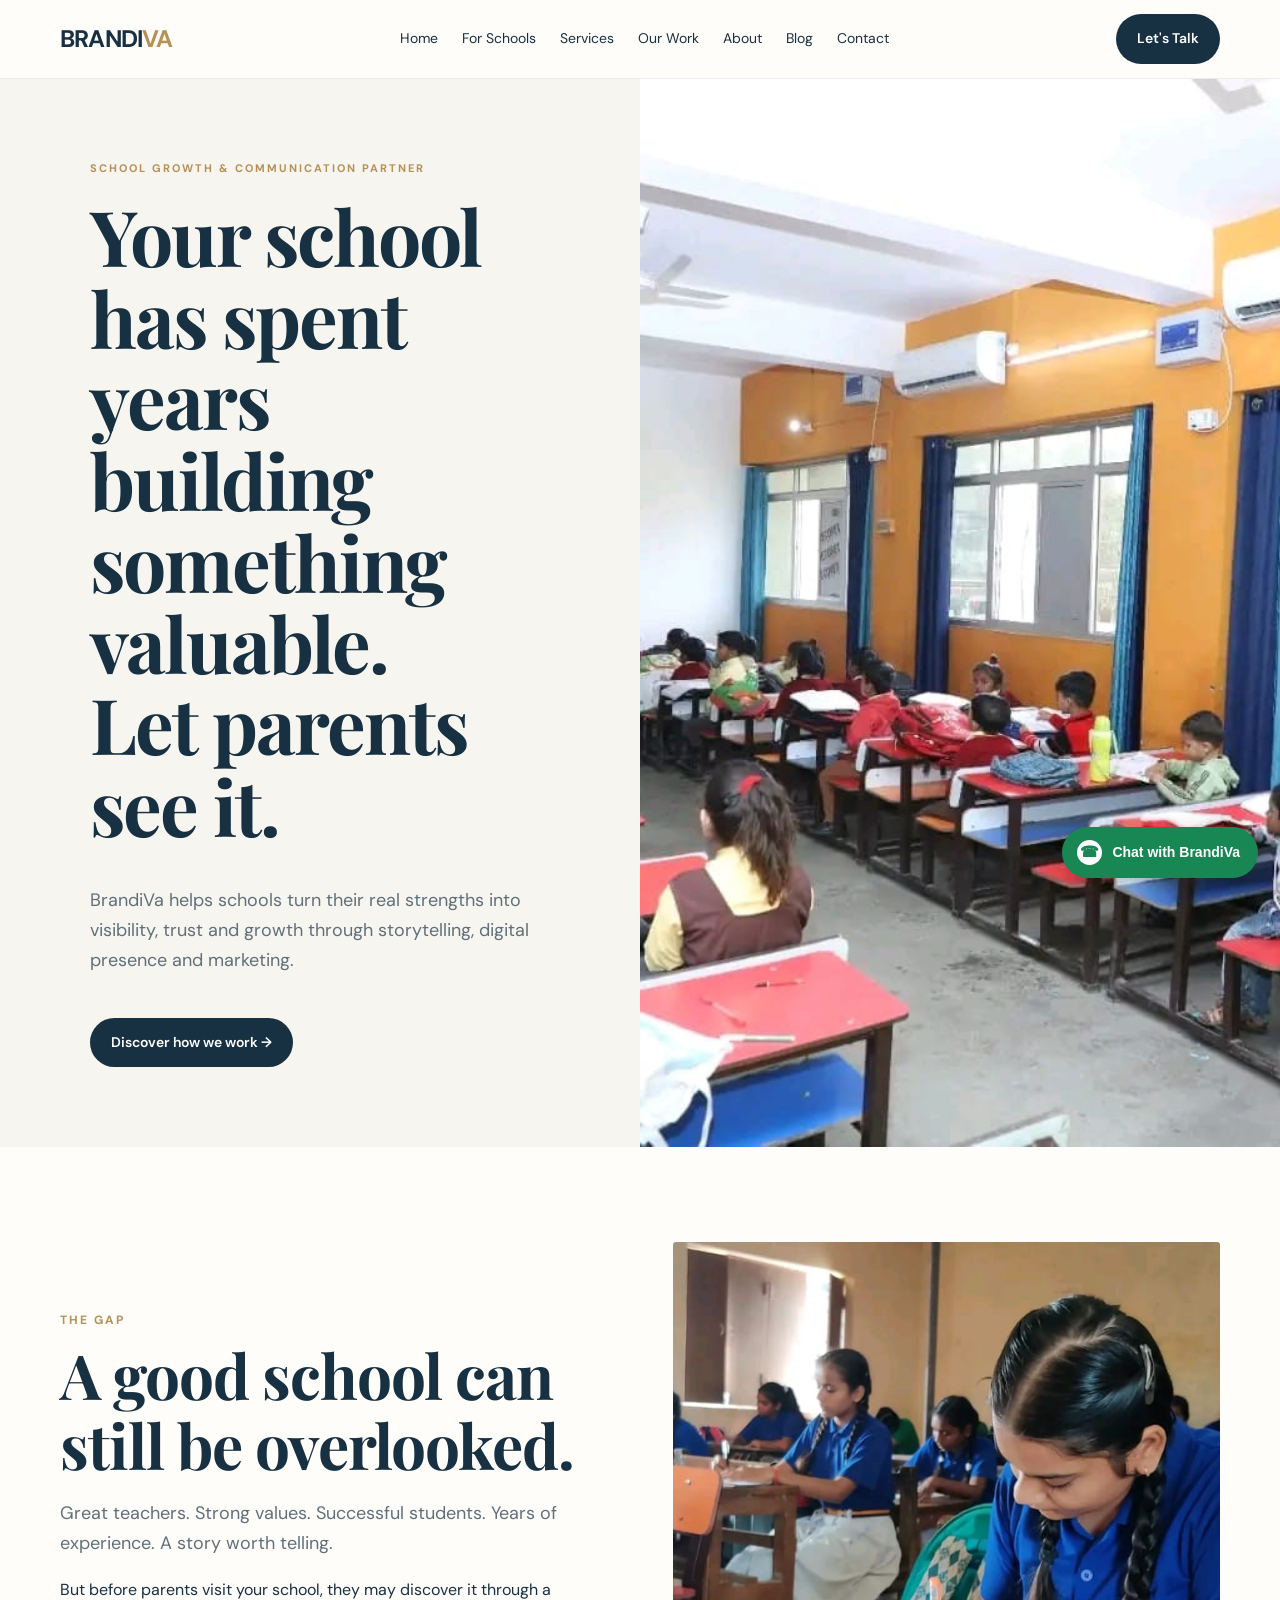
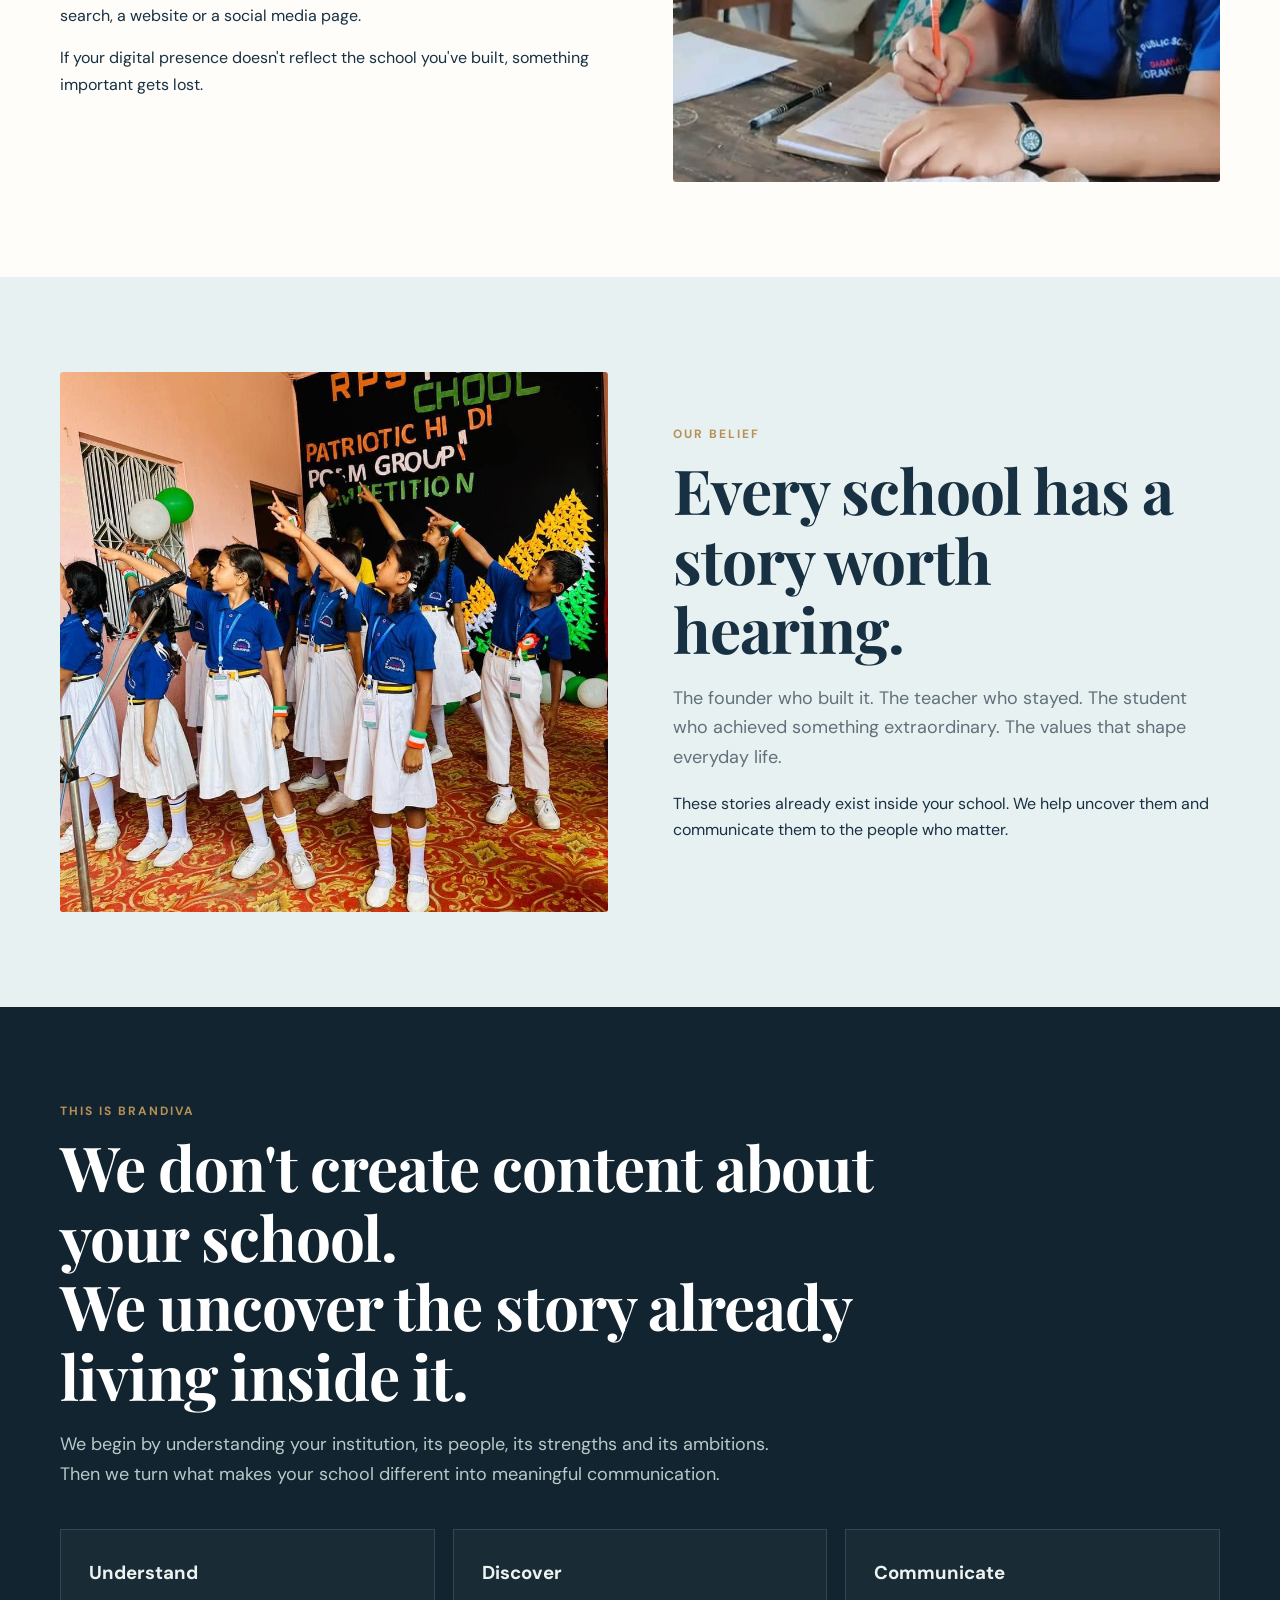
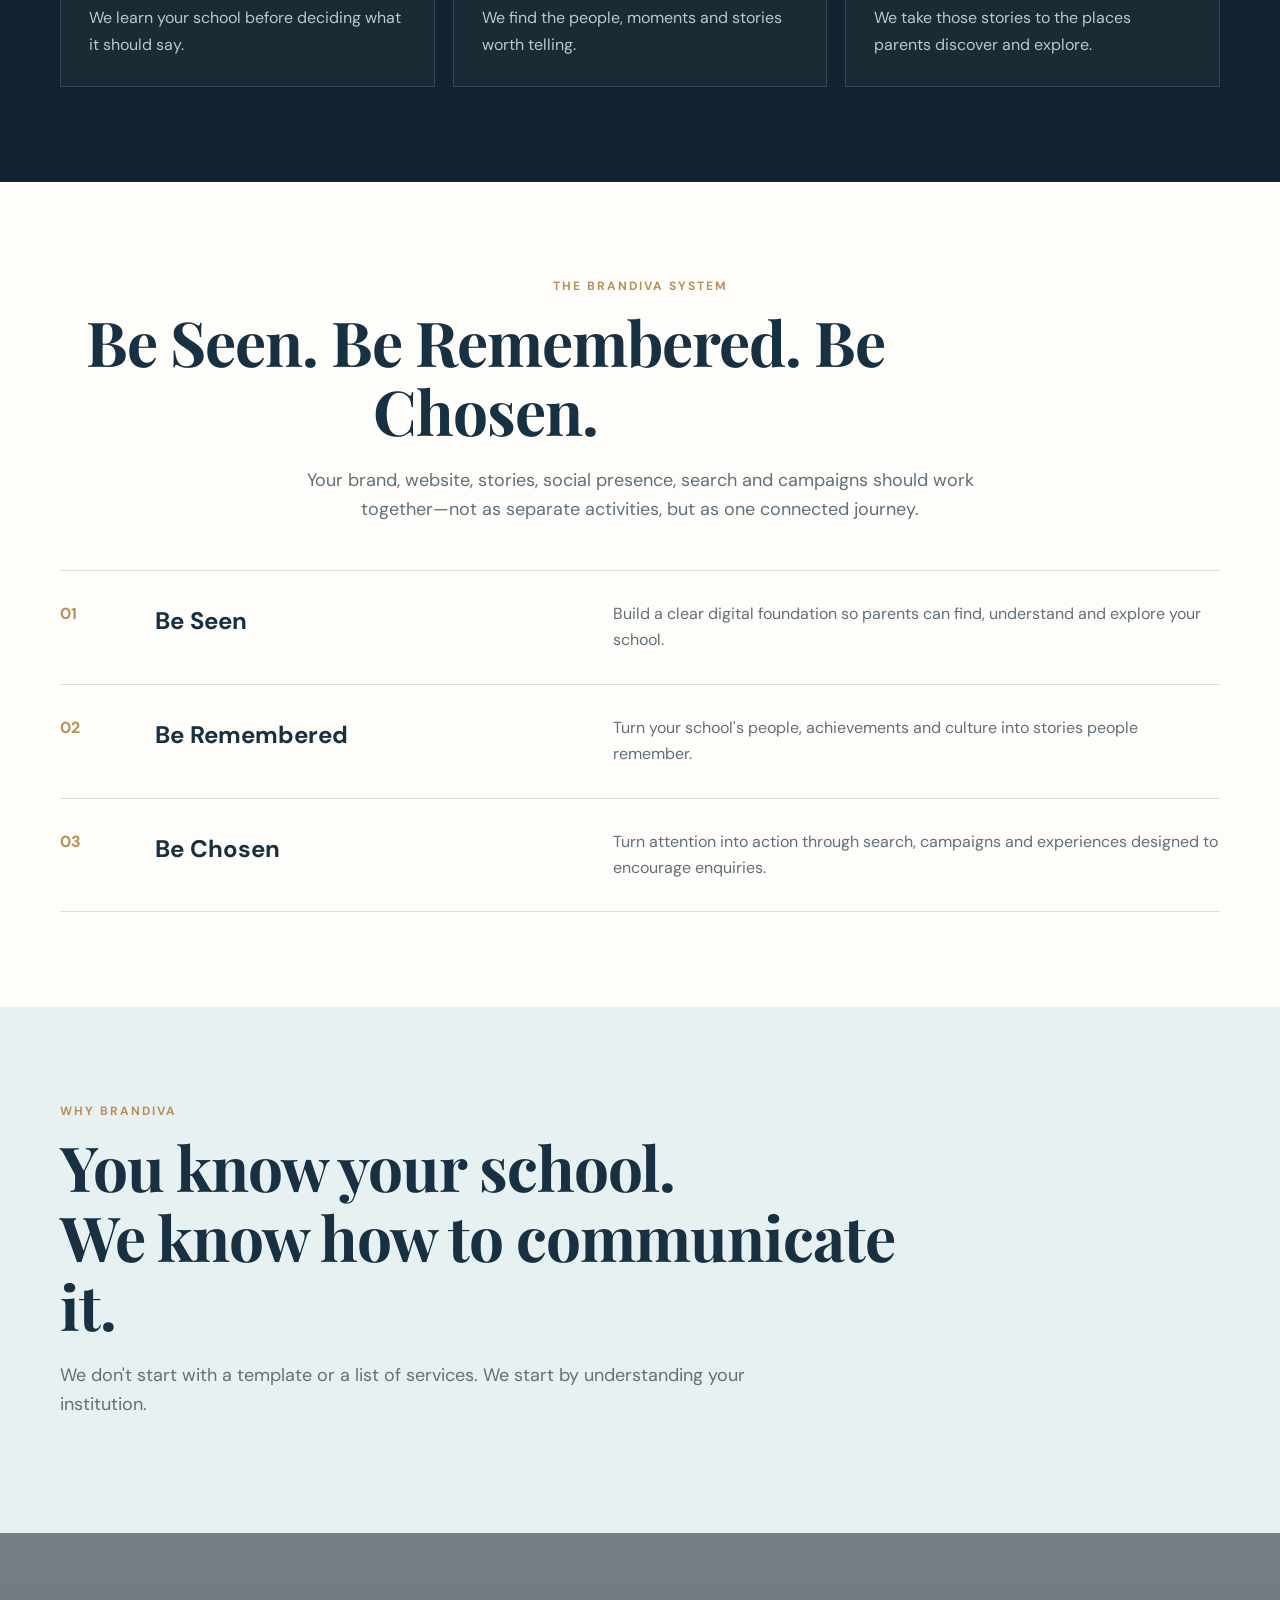
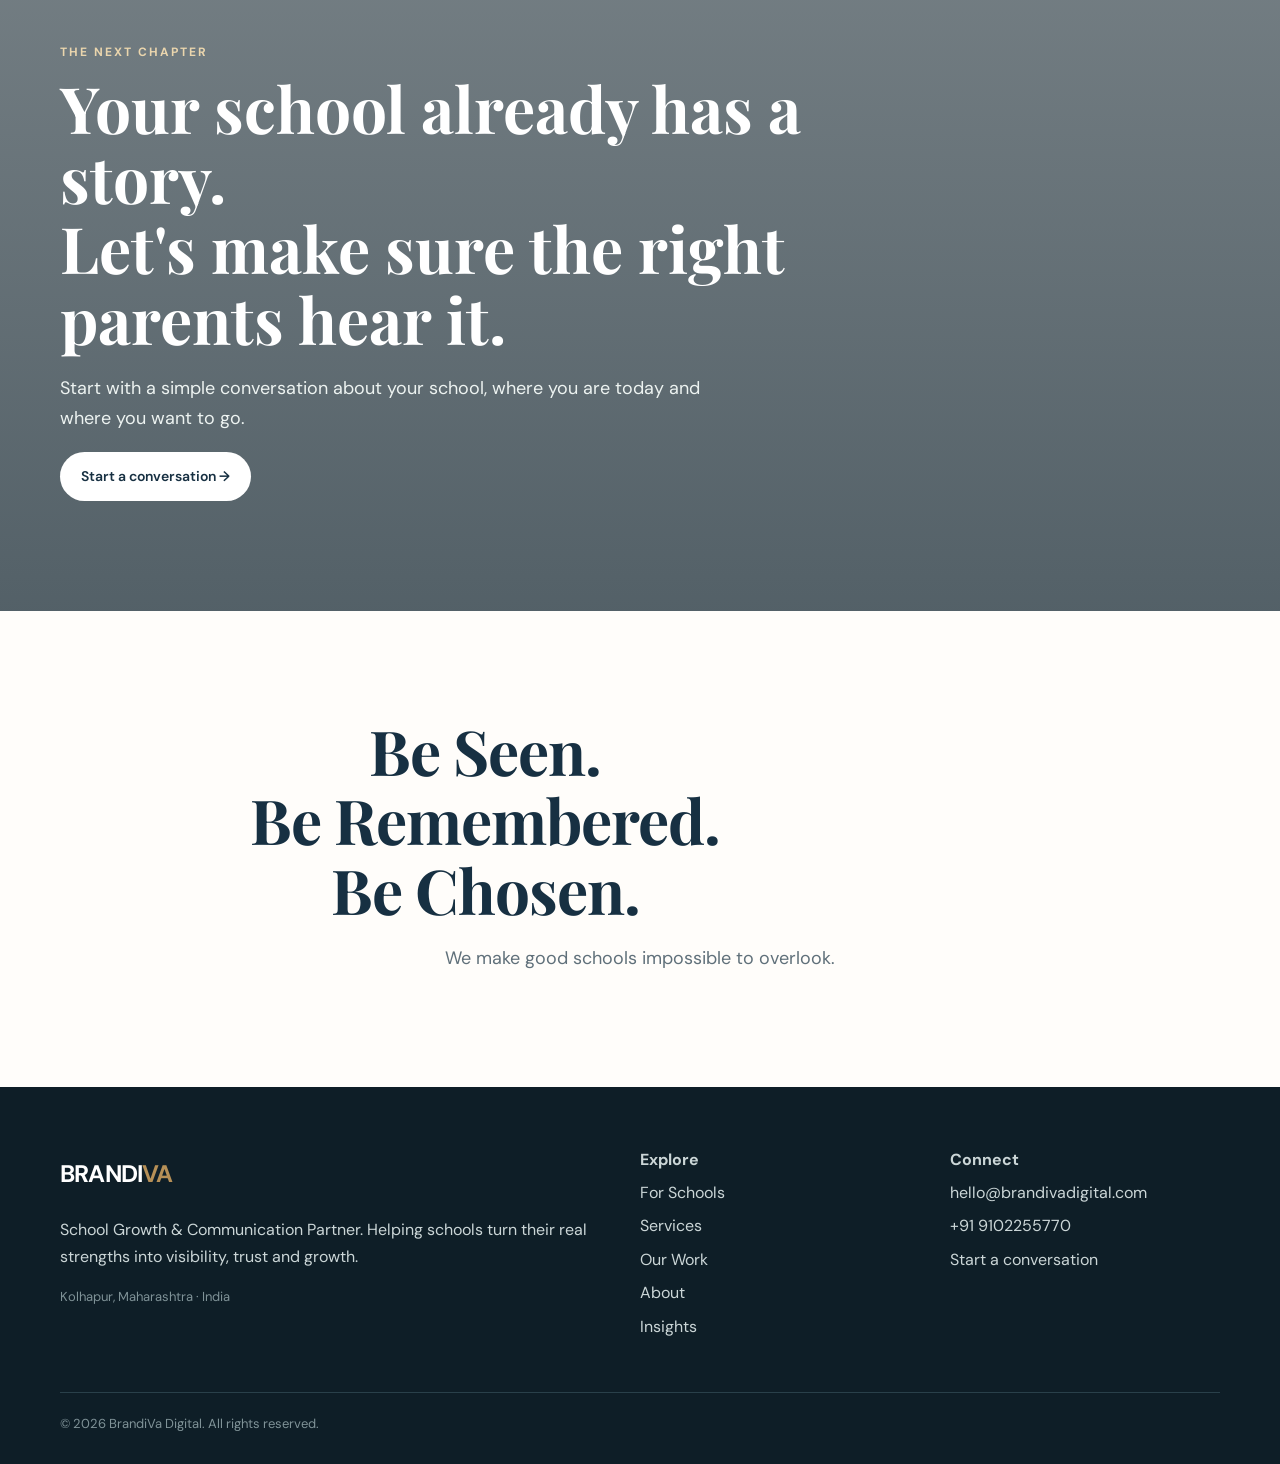
==== commit 4f0ebe8f: "Update index.html" ====
--- a/index.html
+++ b/index.html
@@ -339,6 +339,527 @@
 </main>
 
 <script src="footer.js"></script>
-
+<!-- ================= FREE SCHOOL AUDIT POPUP ================= -->
+
+<style>
+
+.audit-popup-overlay{
+  position:fixed;
+  inset:0;
+  background:rgba(7,23,29,.72);
+  display:none;
+  align-items:center;
+  justify-content:center;
+  padding:20px;
+  z-index:99999;
+}
+
+.audit-popup-overlay.show{
+  display:flex;
+}
+
+.audit-popup{
+  width:min(560px,100%);
+  background:#f7f3eb;
+  position:relative;
+  padding:42px;
+  box-shadow:0 25px 80px rgba(0,0,0,.3);
+  animation:auditPopupIn .3s ease;
+}
+
+@keyframes auditPopupIn{
+  from{
+    opacity:0;
+    transform:translateY(20px) scale(.98);
+  }
+
+  to{
+    opacity:1;
+    transform:translateY(0) scale(1);
+  }
+}
+
+.audit-popup-close{
+  position:absolute;
+  right:18px;
+  top:14px;
+  border:0;
+  background:none;
+  font-size:28px;
+  line-height:1;
+  color:#536267;
+  cursor:pointer;
+}
+
+.audit-popup-kicker{
+  font-size:11px;
+  font-weight:700;
+  letter-spacing:2px;
+  text-transform:uppercase;
+  color:#a98448;
+  margin-bottom:12px;
+}
+
+.audit-popup h2{
+  margin:0 0 14px;
+  font-family:Georgia,"Times New Roman",serif;
+  font-size:36px;
+  line-height:1.12;
+  color:#102b35;
+}
+
+.audit-popup-sub{
+  margin:0 0 24px;
+  color:#64757a;
+  font-size:15px;
+  line-height:1.6;
+}
+
+.audit-popup-form{
+  display:grid;
+  gap:14px;
+}
+
+.audit-popup-form input,
+.audit-popup-form select{
+  width:100%;
+  padding:14px 15px;
+  border:1px solid #ccd5d2;
+  background:#fff;
+  font-family:Arial,Helvetica,sans-serif;
+  font-size:14px;
+  outline:none;
+}
+
+.audit-popup-form input:focus,
+.audit-popup-form select:focus{
+  border-color:#102b35;
+}
+
+.audit-popup-btn{
+  width:100%;
+  border:0;
+  padding:16px 20px;
+  background:#102b35;
+  color:#fff;
+  font-size:15px;
+  font-weight:700;
+  cursor:pointer;
+  margin-top:4px;
+}
+
+.audit-popup-btn:hover{
+  opacity:.92;
+}
+
+.audit-popup-note{
+  text-align:center;
+  font-size:11px;
+  color:#7b878a;
+  margin-top:10px;
+}
+
+@media(max-width:600px){
+
+  .audit-popup{
+    padding:30px 22px;
+    max-height:92vh;
+    overflow-y:auto;
+  }
+
+  .audit-popup h2{
+    font-size:29px;
+  }
+
+  .audit-popup-sub{
+    font-size:14px;
+  }
+
+}
+
+</style>
+
+
+<div class="audit-popup-overlay" id="auditPopup">
+
+  <div class="audit-popup">
+
+    <button
+      class="audit-popup-close"
+      id="auditPopupClose"
+      aria-label="Close">
+      ×
+    </button>
+
+
+    <div class="audit-popup-kicker">
+      FREE SCHOOL DIGITAL GROWTH AUDIT
+    </div>
+
+
+    <h2>
+      What do parents see when they search for your school?
+    </h2>
+
+
+    <p class="audit-popup-sub">
+      Get a free, honest look at your school's digital presence
+      and discover where you may be losing visibility, trust or enquiries.
+    </p>
+
+
+    <form
+      class="audit-popup-form"
+      id="auditPopupForm">
+
+
+      <input
+        type="text"
+        id="popupName"
+        placeholder="Your Name *"
+        required
+      >
+
+
+      <input
+        type="text"
+        id="popupSchool"
+        placeholder="School Name *"
+        required
+      >
+
+
+      <input
+        type="tel"
+        id="popupPhone"
+        placeholder="WhatsApp Number *"
+        required
+      >
+
+
+      <input
+        type="url"
+        id="popupWebsite"
+        placeholder="School Website (optional)"
+      >
+
+
+      <select
+        id="popupGoal"
+        required>
+
+        <option value="">
+          What would you most like to improve?
+        </option>
+
+        <option>
+          Website & Digital Presence
+        </option>
+
+        <option>
+          Admissions & Enquiries
+        </option>
+
+        <option>
+          Social Media & Content
+        </option>
+
+        <option>
+          Brand & Communication
+        </option>
+
+        <option>
+          Not sure — I want your recommendation
+        </option>
+
+      </select>
+
+
+      <button
+        type="submit"
+        class="audit-popup-btn">
+        Get My Free School Audit →
+      </button>
+
+    </form>
+
+
+    <div class="audit-popup-note">
+      Free · No obligation · No sales pressure
+    </div>
+
+  </div>
+
+</div>
+
+
+<script>
+
+(function(){
+
+  const popup =
+    document.getElementById("auditPopup");
+
+  const closeBtn =
+    document.getElementById("auditPopupClose");
+
+  const form =
+    document.getElementById("auditPopupForm");
+
+
+  /*
+    SHOW POPUP AFTER 5 SECONDS
+    ONLY ONCE PER BROWSER SESSION
+  */
+
+  if(
+    !sessionStorage.getItem(
+      "brandivaAuditPopupShown"
+    )
+  ){
+
+    setTimeout(function(){
+
+      popup.classList.add("show");
+
+      sessionStorage.setItem(
+        "brandivaAuditPopupShown",
+        "true"
+      );
+
+    },5000);
+
+  }
+
+
+  /* CLOSE BUTTON */
+
+  closeBtn.addEventListener(
+    "click",
+    function(){
+
+      popup.classList.remove("show");
+
+    }
+  );
+
+
+  /* CLICK OUTSIDE POPUP TO CLOSE */
+
+  popup.addEventListener(
+    "click",
+    function(e){
+
+      if(e.target === popup){
+
+        popup.classList.remove("show");
+
+      }
+
+    }
+  );
+
+
+  /* ESC KEY TO CLOSE */
+
+  document.addEventListener(
+    "keydown",
+    function(e){
+
+      if(e.key === "Escape"){
+
+        popup.classList.remove("show");
+
+      }
+
+    }
+  );
+
+
+  /* FORM → WHATSAPP */
+
+  form.addEventListener(
+    "submit",
+    function(e){
+
+      e.preventDefault();
+
+
+      const name =
+        document
+        .getElementById("popupName")
+        .value
+        .trim();
+
+
+      const school =
+        document
+        .getElementById("popupSchool")
+        .value
+        .trim();
+
+
+      const phone =
+        document
+        .getElementById("popupPhone")
+        .value
+        .trim();
+
+
+      const website =
+        document
+        .getElementById("popupWebsite")
+        .value
+        .trim();
+
+
+      const goal =
+        document
+        .getElementById("popupGoal")
+        .value;
+
+
+      const message =
+`Hello BrandiVa,
+
+I would like to get a FREE School Digital Growth Audit.
+
+Name: ${name}
+School: ${school}
+WhatsApp: ${phone}
+Website: ${website || "Not provided"}
+Main area I want to improve: ${goal}
+
+Please let me know the next step.`;
+
+
+      const whatsappNumber =
+        "919102255770";
+
+
+      const whatsappURL =
+        "https://wa.me/" +
+        whatsappNumber +
+        "?text=" +
+        encodeURIComponent(message);
+
+
+      window.open(
+        whatsappURL,
+        "_blank"
+      );
+
+    }
+  );
+
+})();
+
+</script>
+
+<!-- ================= END FREE SCHOOL AUDIT POPUP ================= -->
+  <!-- ================= FLOATING WHATSAPP CHAT ================= -->
+
+<style>
+
+.brandiva-whatsapp{
+  position:fixed;
+  right:22px;
+  bottom:22px;
+  z-index:99998;
+
+  display:flex;
+  align-items:center;
+  gap:10px;
+
+  background:#198754;
+  color:#fff;
+
+  padding:13px 18px 13px 15px;
+
+  border-radius:50px;
+
+  font-family:Arial,Helvetica,sans-serif;
+  font-size:14px;
+  font-weight:700;
+
+  text-decoration:none;
+
+  box-shadow:0 8px 25px rgba(0,0,0,.20);
+
+  transition:.25s ease;
+}
+
+.brandiva-whatsapp:hover{
+  transform:translateY(-3px);
+  box-shadow:0 12px 30px rgba(0,0,0,.25);
+}
+
+.brandiva-whatsapp-icon{
+  width:25px;
+  height:25px;
+
+  display:flex;
+  align-items:center;
+  justify-content:center;
+
+  background:#fff;
+  color:#198754;
+
+  border-radius:50%;
+
+  font-size:15px;
+  font-weight:900;
+}
+
+@media(max-width:600px){
+
+  .brandiva-whatsapp{
+    right:15px;
+    bottom:15px;
+
+    width:52px;
+    height:52px;
+
+    padding:0;
+
+    justify-content:center;
+
+    border-radius:50%;
+  }
+
+  .brandiva-whatsapp-text{
+    display:none;
+  }
+
+  .brandiva-whatsapp-icon{
+    width:29px;
+    height:29px;
+    font-size:17px;
+  }
+
+}
+
+</style>
+
+
+<a
+  class="brandiva-whatsapp"
+  href="https://wa.me/919102255770?text=Hello%20BrandiVa%2C%20I%27d%20like%20to%20know%20more%20about%20the%20Free%20School%20Digital%20Growth%20Audit."
+  target="_blank"
+  rel="noopener noreferrer"
+  aria-label="Chat with BrandiVa on WhatsApp"
+>
+
+  <span class="brandiva-whatsapp-icon">
+    ☎
+  </span>
+
+  <span class="brandiva-whatsapp-text">
+    Chat with BrandiVa
+  </span>
+
+</a>
+
+<!-- ================= END FLOATING WHATSAPP CHAT ================= -->
 </body>
 </html>
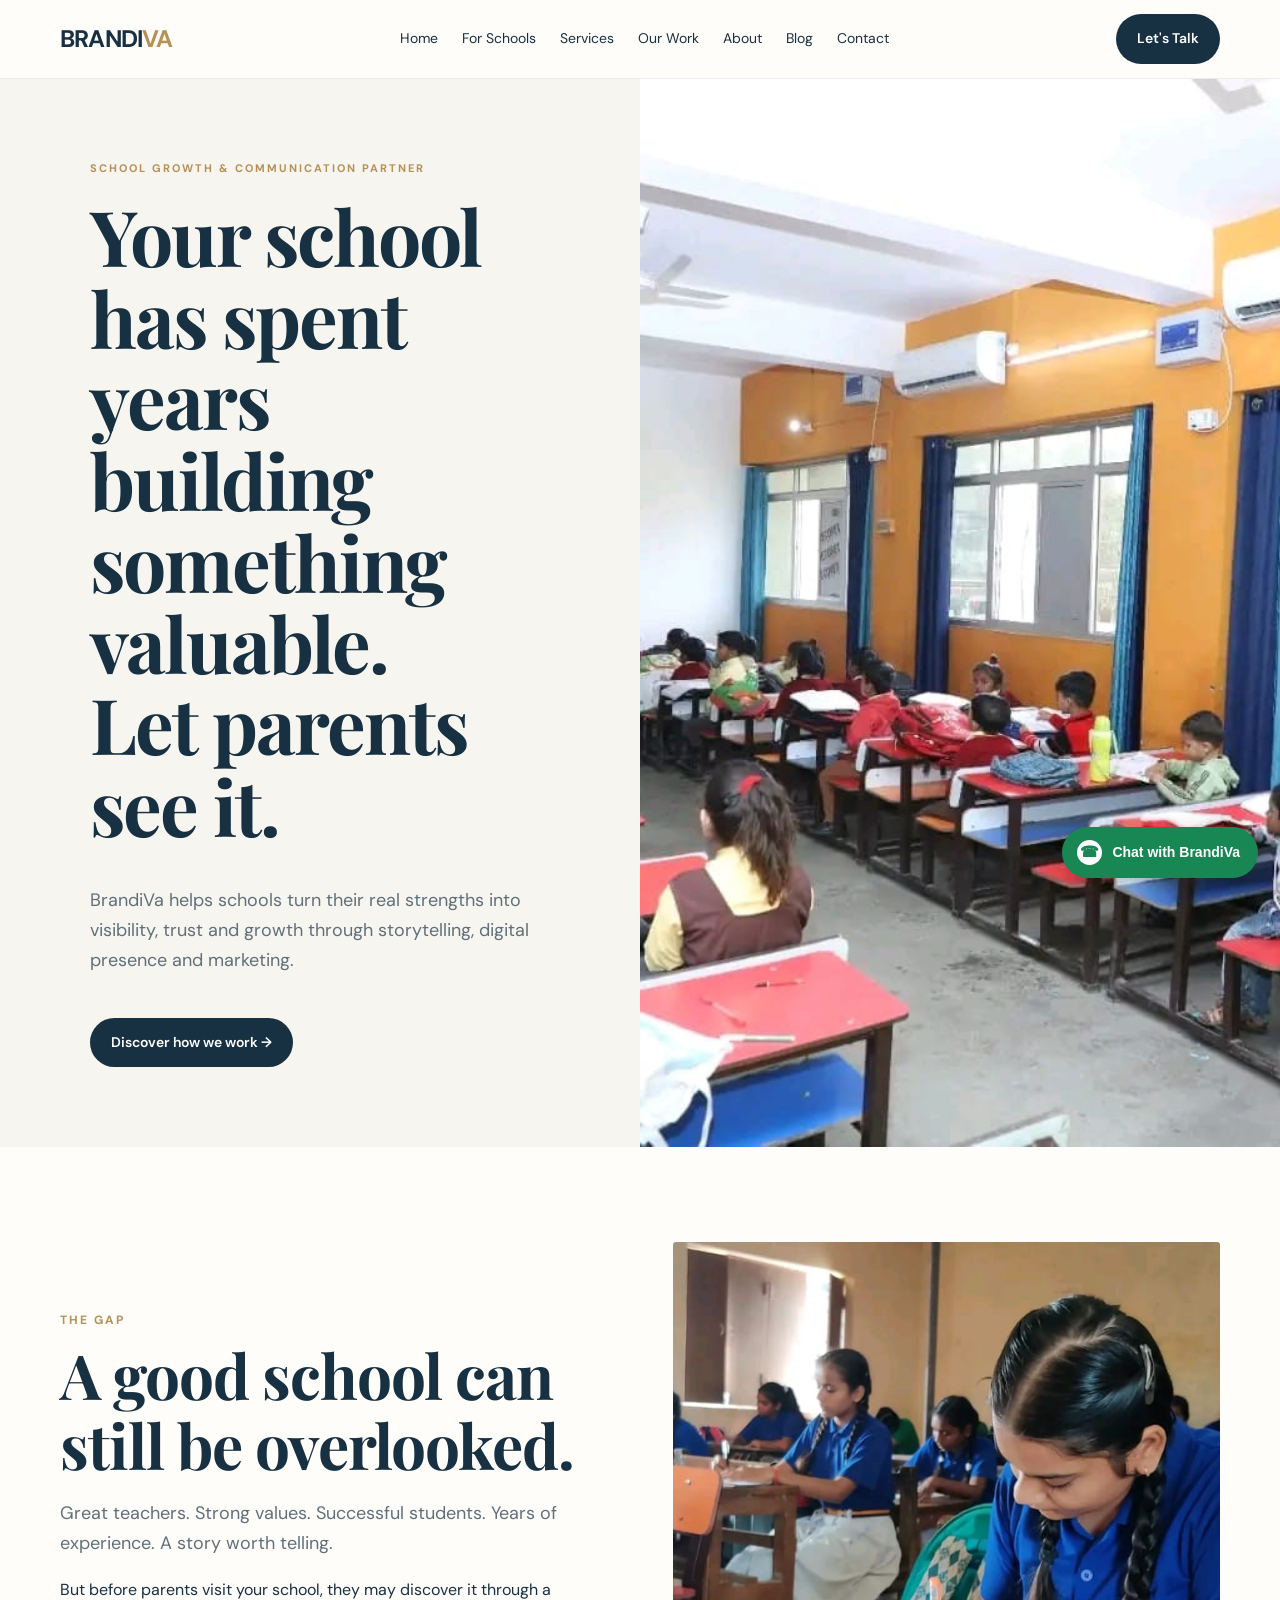
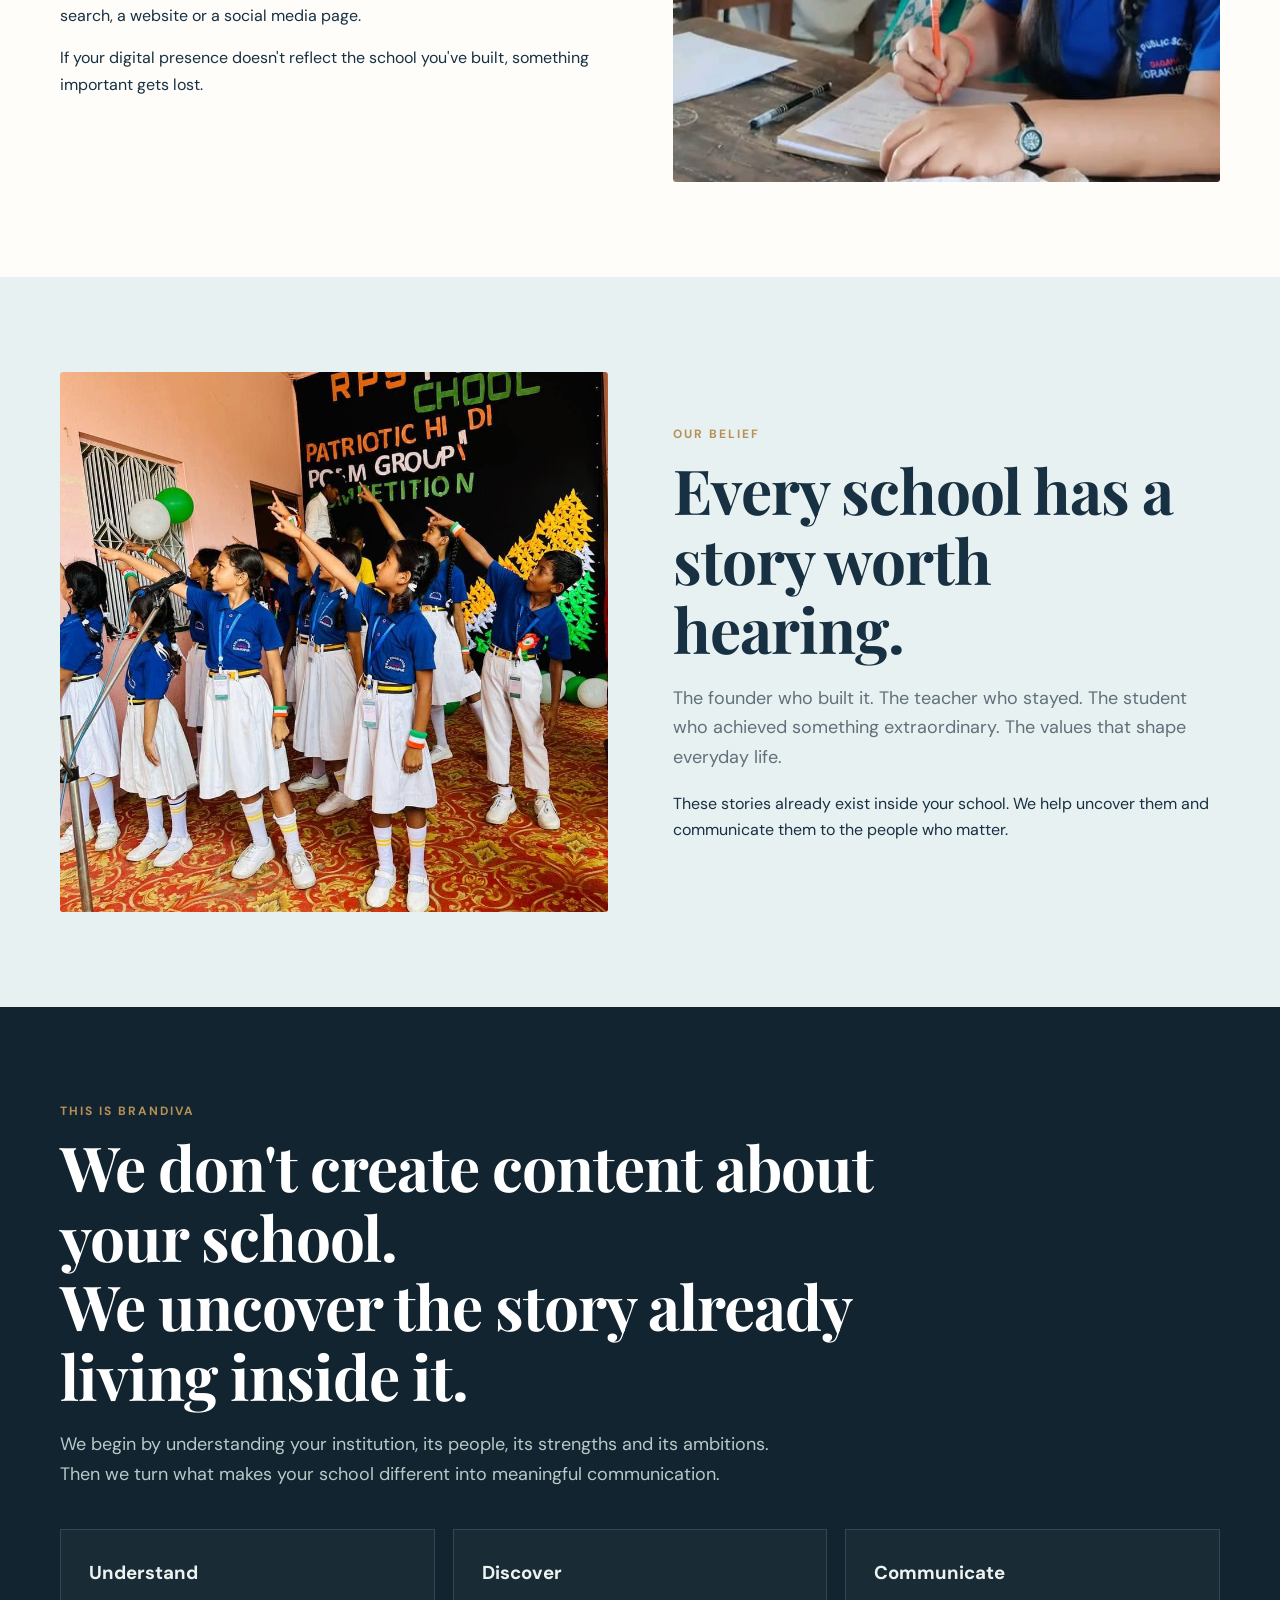
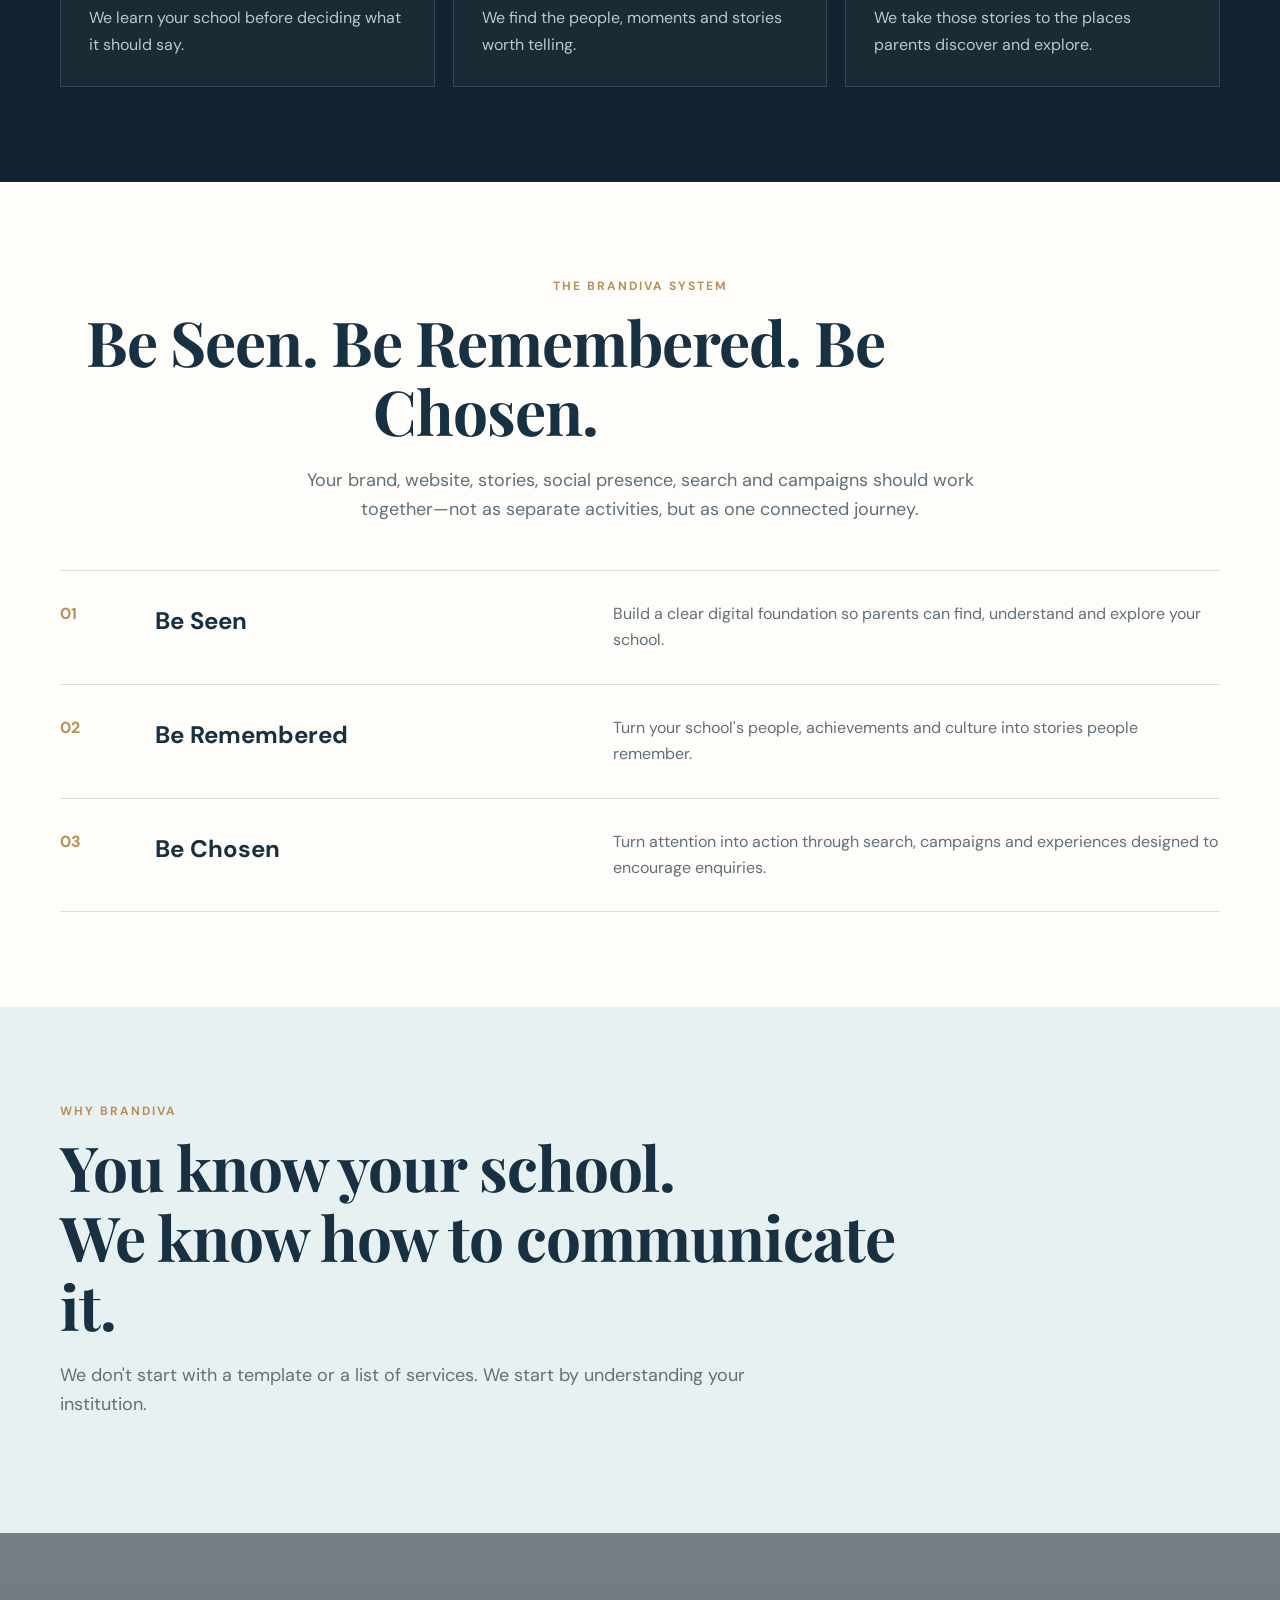
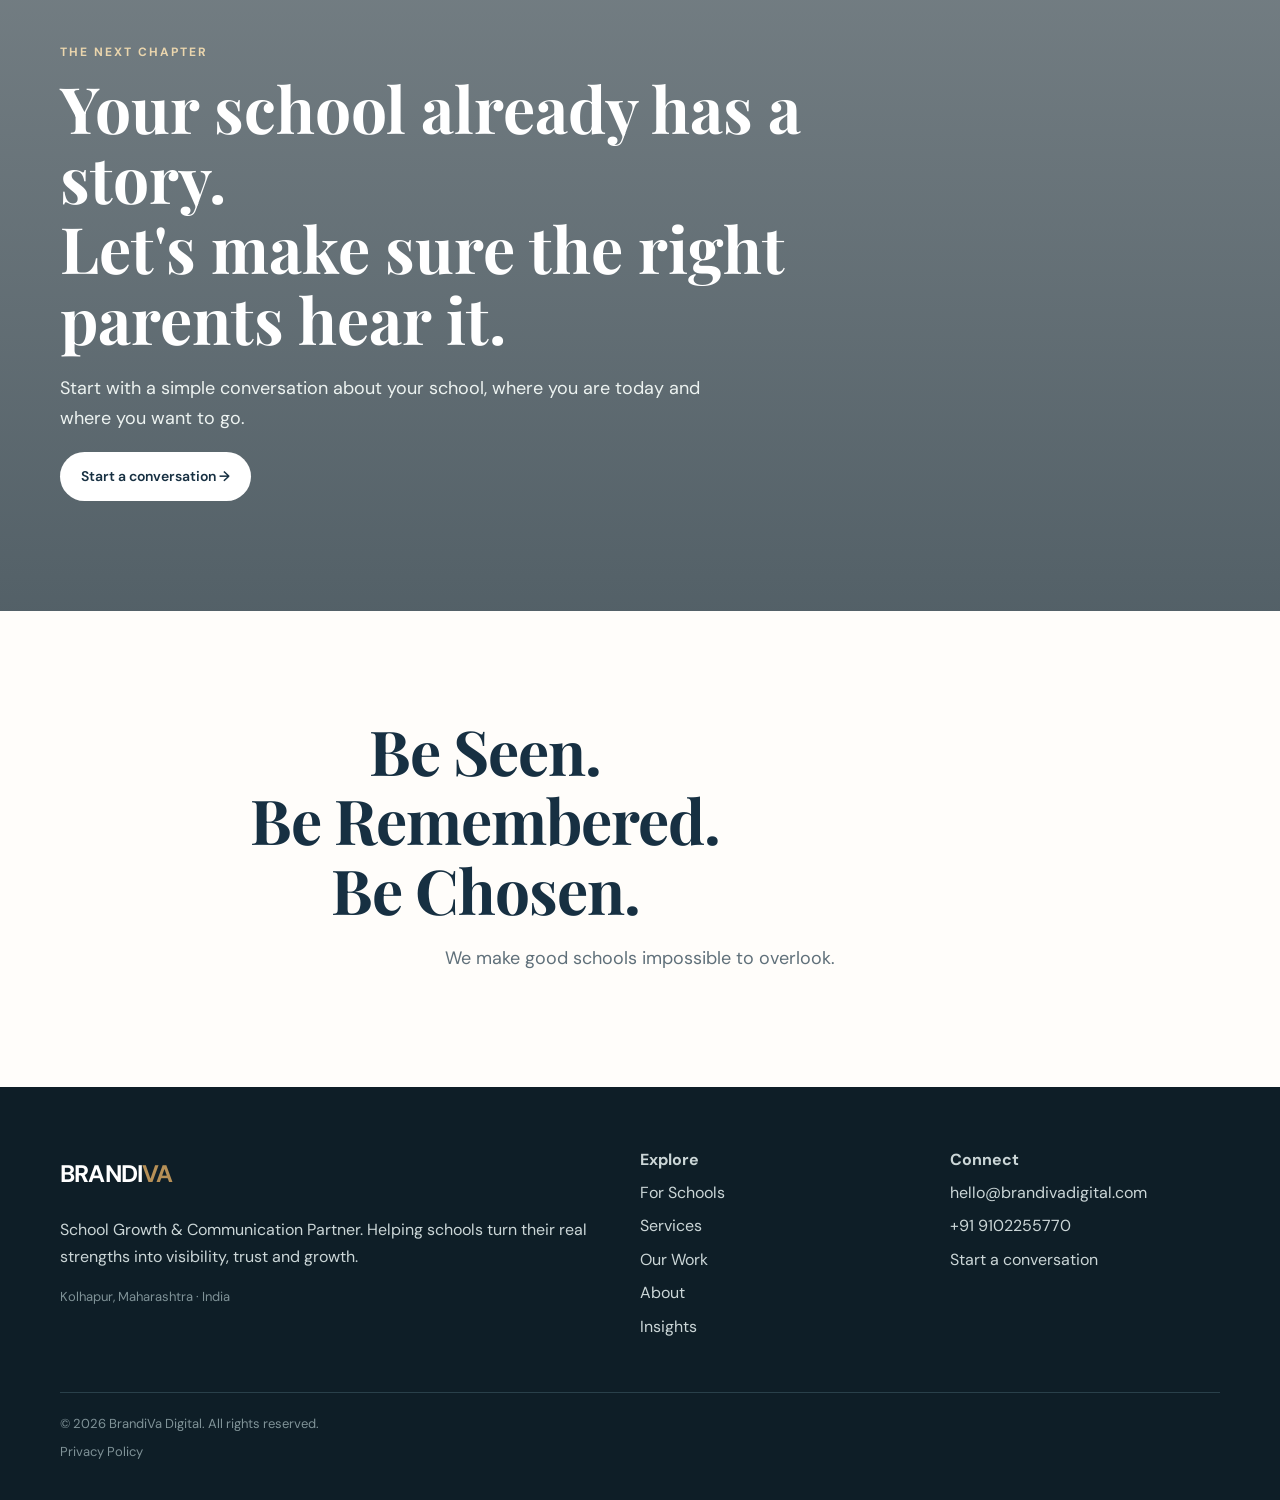
==== commit 8a53d098: "Update index.html" ====
--- a/index.html
+++ b/index.html
@@ -4,6 +4,17 @@
   <meta charset="utf-8">
   <meta name="viewport" content="width=device-width, initial-scale=1">
 
+  <!-- ================= GOOGLE ADS TAG ================= -->
+  <script async src="https://www.googletagmanager.com/gtag/js?id=AW-18417593104"></script>
+  <script>
+    window.dataLayer = window.dataLayer || [];
+    function gtag(){dataLayer.push(arguments);}
+    gtag('js', new Date());
+
+    gtag('config', 'AW-18417593104');
+  </script>
+  <!-- =============== END GOOGLE ADS TAG =============== -->
+
   <title>BrandiVa Digital | School Growth & Communication Partner</title>
 
   <meta
@@ -85,10 +96,10 @@
 
       </div>
 
-   <div
-  class="story-img"
-  style="background-image:url('chapter 1.jpg')">
-</div>
+      <div
+        class="story-img"
+        style="background-image:url('chapter 1.jpg')">
+      </div>
 
     </div>
 
@@ -101,9 +112,10 @@
     <div class="container story">
 
       <div
-  class="story-img"
-  style="background-image:url('learning section.jpg')">
-</div>
+        class="story-img"
+        style="background-image:url('learning section.jpg')">
+      </div>
+
       <div>
 
         <div class="kicker">
@@ -338,7 +350,10 @@
 
 </main>
 
+
 <script src="footer.js"></script>
+
+
 <!-- ================= FREE SCHOOL AUDIT POPUP ================= -->
 
 <style>
@@ -757,7 +772,9 @@
 </script>
 
 <!-- ================= END FREE SCHOOL AUDIT POPUP ================= -->
-  <!-- ================= FLOATING WHATSAPP CHAT ================= -->
+
+
+<!-- ================= FLOATING WHATSAPP CHAT ================= -->
 
 <style>
 
@@ -861,5 +878,6 @@
 </a>
 
 <!-- ================= END FLOATING WHATSAPP CHAT ================= -->
+
 </body>
 </html>
